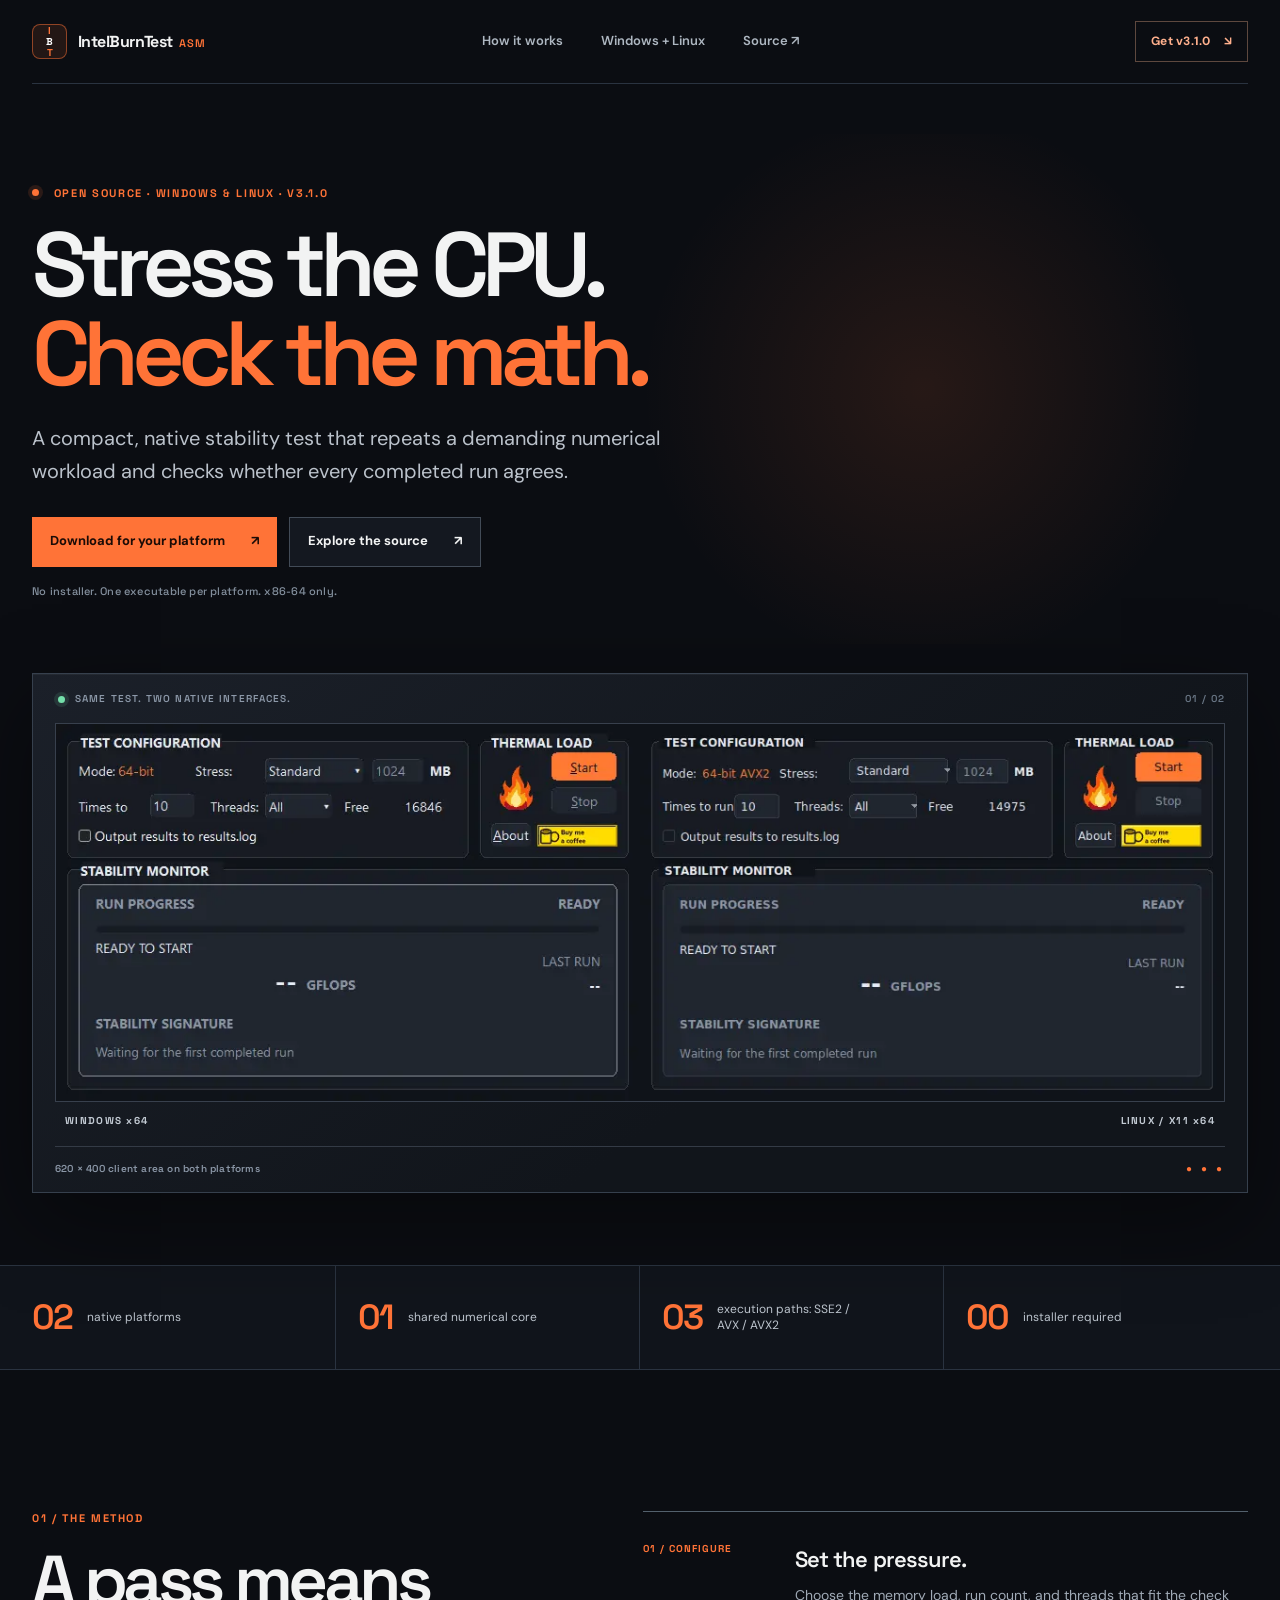
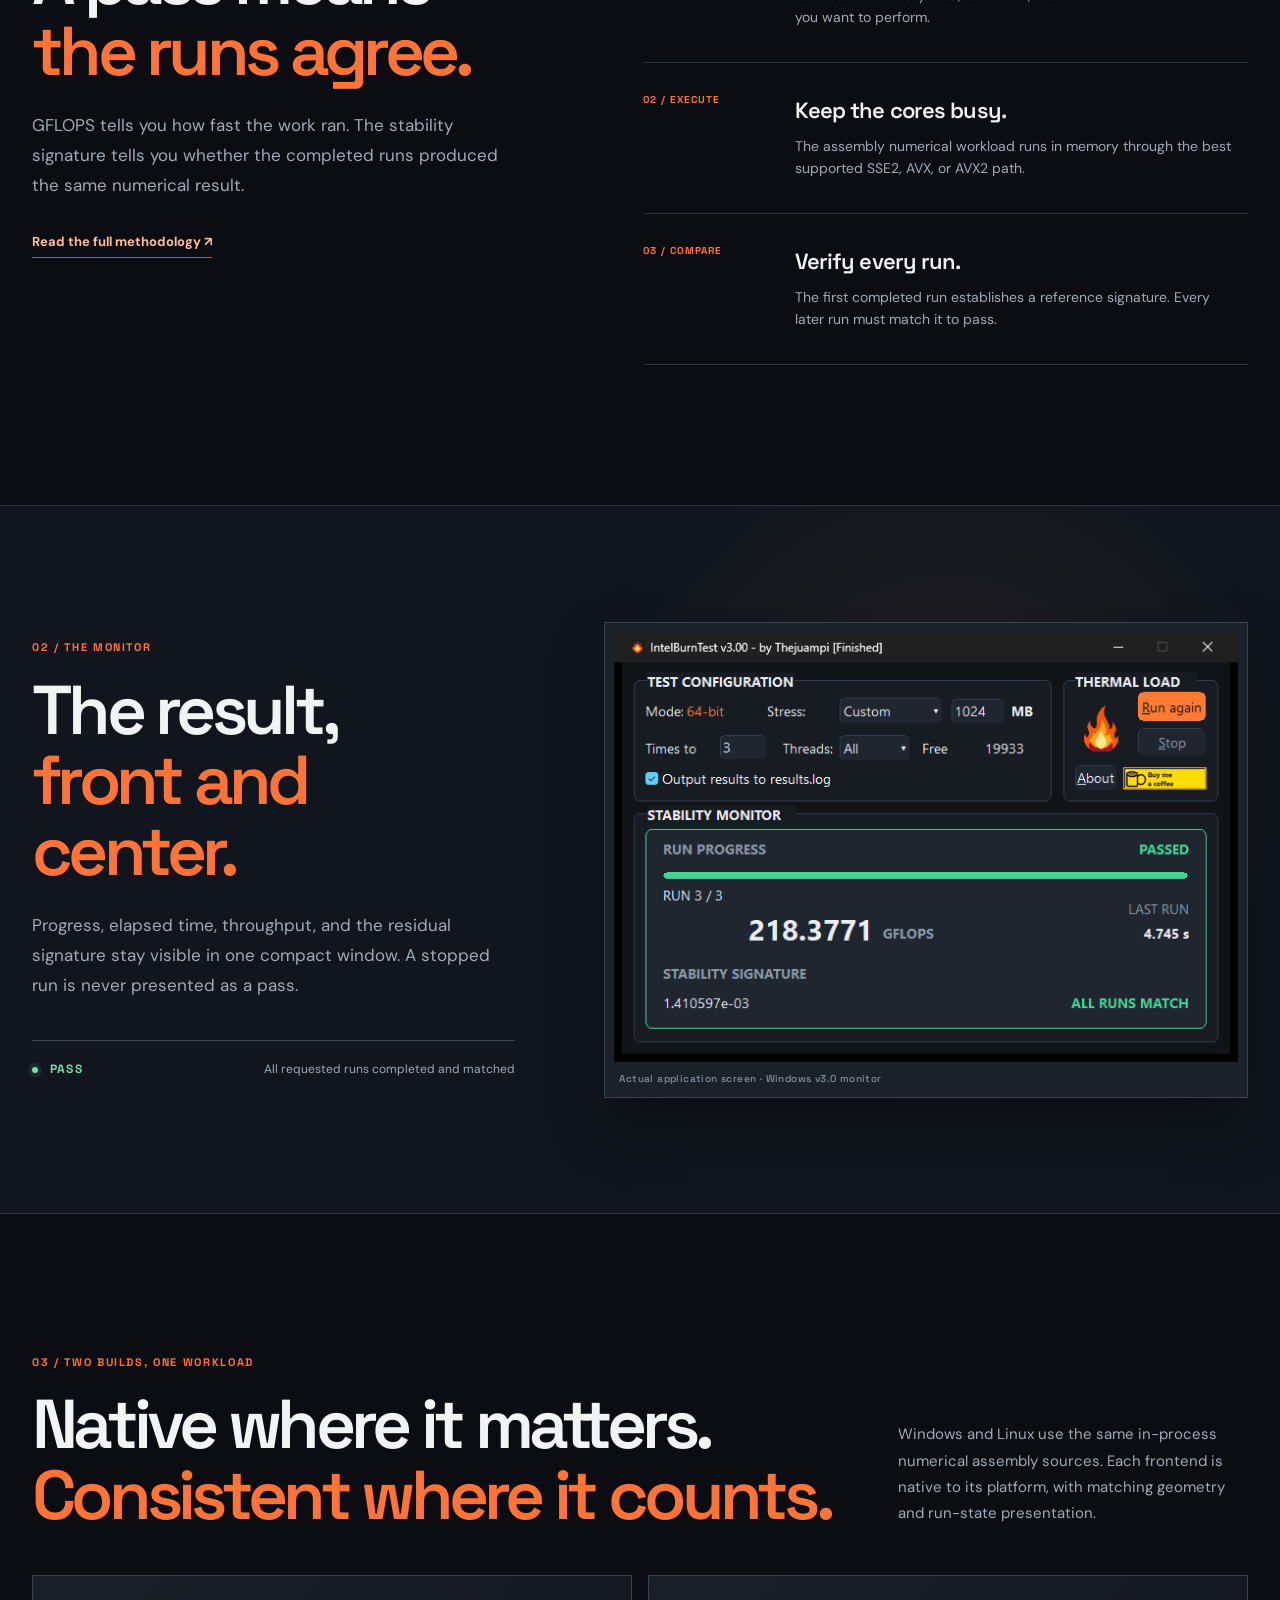
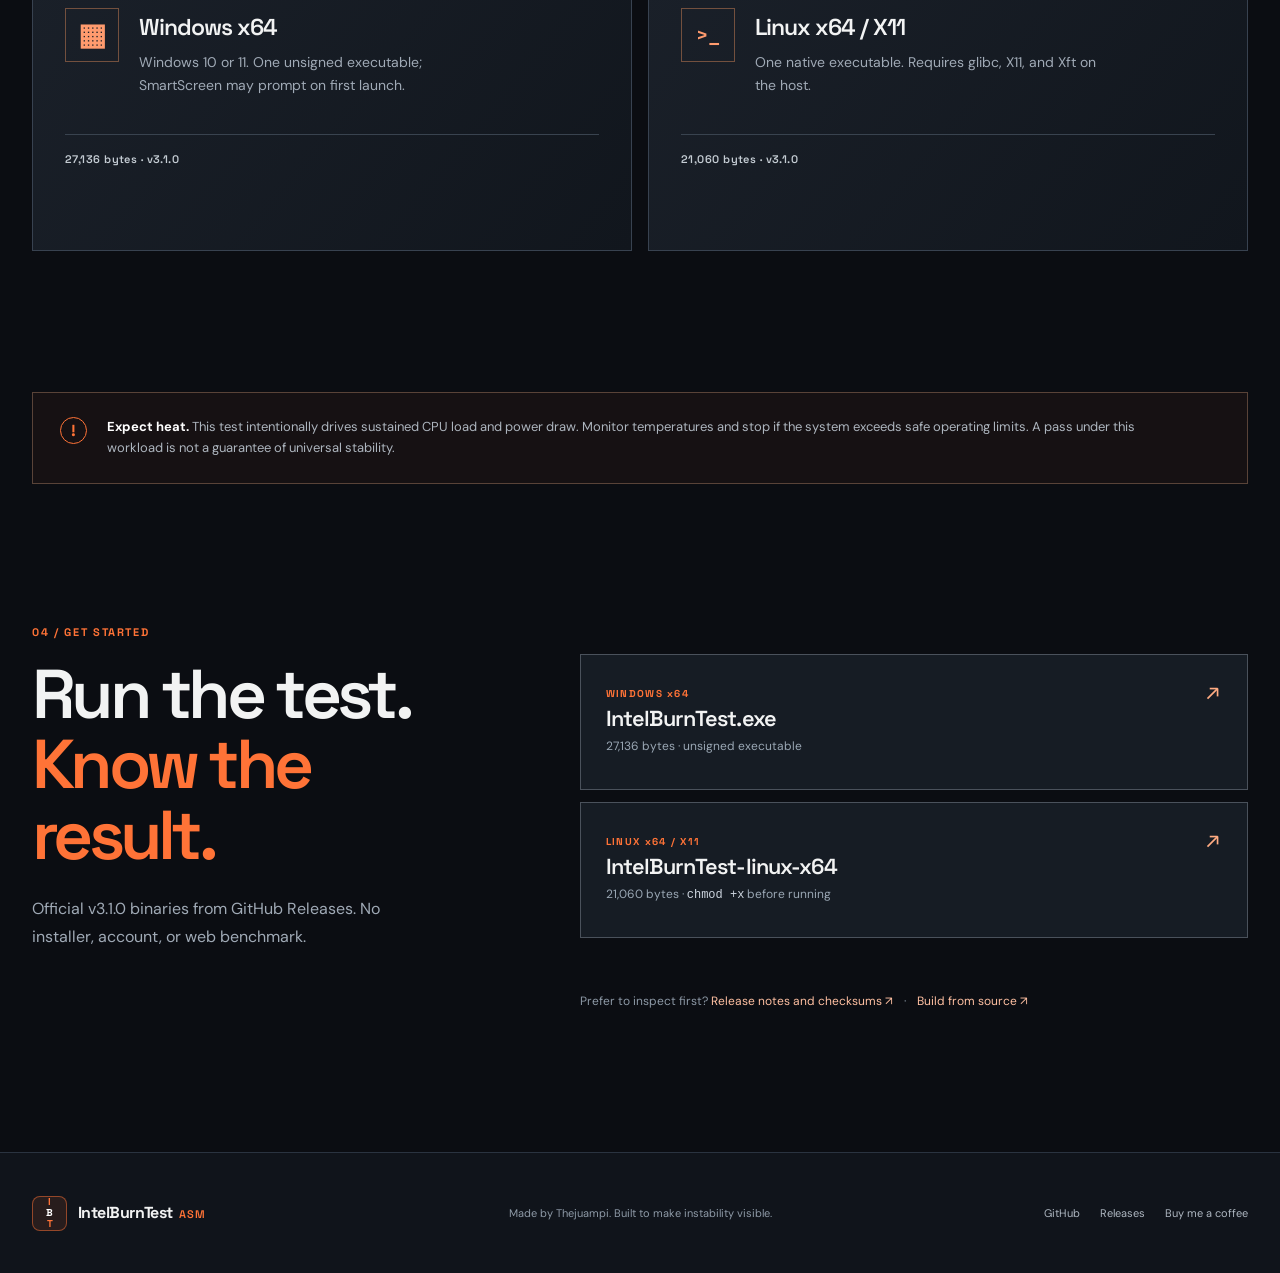
==== index.html @ 83d7eac5 "Build refreshed IntelBurnTest site for GitHub Pages" ====
<!doctype html>
<html lang="en">
<head>
  <meta charset="utf-8">
  <meta name="viewport" content="width=device-width, initial-scale=1">
  <meta name="theme-color" content="#0b0d12">
  <meta name="description" content="IntelBurnTest ASM is a tiny, native x86-64 CPU stability test for Windows and Linux. Stress, repeat, and compare numerical results.">
  <meta property="og:type" content="website">
  <meta property="og:title" content="IntelBurnTest ASM — Stress. Repeat. Verify.">
  <meta property="og:description" content="A tiny, native CPU stability test for Windows and Linux, with one shared assembly numerical core.">
  <meta property="og:image" content="https://raw.githubusercontent.com/Thejuampi/ibt-asm/main/.github/assets/ibt-windows-unix.webp">
  <title>IntelBurnTest ASM — CPU stability, measured</title>
  <link rel="icon" href="favicon.svg" type="image/svg+xml">
  <link rel="preload" href="assets/ibt-windows-unix.webp" as="image" type="image/webp">
  <link rel="stylesheet" href="styles.css">
</head>
<body>
  <a class="skip-link" href="#main">Skip to content</a>

  <header class="site-header">
    <a class="brand" href="#top" aria-label="IntelBurnTest ASM home">
      <span class="brand-icon" aria-hidden="true">I<span>B</span>T</span>
      <span>IntelBurnTest <small>ASM</small></span>
    </a>
    <nav aria-label="Main navigation">
      <a href="#how-it-works">How it works</a>
      <a href="#platforms">Windows + Linux</a>
      <a href="https://github.com/Thejuampi/ibt-asm">Source <span aria-hidden="true">↗</span></a>
    </nav>
    <a class="header-cta" href="#download">Get v3.1.0 <span aria-hidden="true">↘</span></a>
  </header>

  <main id="main">
    <section class="hero wrap" id="top" aria-labelledby="hero-title">
      <div class="hero-copy">
        <p class="eyebrow"><span class="live-dot" aria-hidden="true"></span> OPEN SOURCE · WINDOWS &amp; LINUX · V3.1.0</p>
        <h1 id="hero-title">Stress the CPU.<br><em>Check the math.</em></h1>
        <p class="hero-lede">A compact, native stability test that repeats a demanding numerical workload and checks whether every completed run agrees.</p>
        <div class="hero-actions">
          <a class="button button-primary" href="#download">Download for your platform <span aria-hidden="true">↗</span></a>
          <a class="button button-ghost" href="https://github.com/Thejuampi/ibt-asm">Explore the source <span aria-hidden="true">↗</span></a>
        </div>
        <p class="hero-note">No installer. One executable per platform. x86-64 only.</p>
      </div>
      <div class="hero-stage">
        <div class="stage-heading"><span class="stage-pulse" aria-hidden="true"></span> SAME TEST. TWO NATIVE INTERFACES. <span>01 / 02</span></div>
        <figure class="hero-screenshot">
          <img src="assets/ibt-windows-unix.webp" width="1240" height="400" alt="IntelBurnTest graphical interfaces side by side: Windows on the left and Linux with X11 on the right">
          <figcaption><span>WINDOWS x64</span><span>LINUX / X11 x64</span></figcaption>
        </figure>
        <div class="stage-footer"><span>620 × 400 client area on both platforms</span><span aria-hidden="true">● ● ●</span></div>
      </div>
    </section>

    <div class="spec-rail" aria-label="Project essentials">
      <div class="wrap spec-grid">
        <div><span class="spec-number">02</span><span>native platforms</span></div>
        <div><span class="spec-number">01</span><span>shared numerical core</span></div>
        <div><span class="spec-number">03</span><span>execution paths: SSE2 / AVX / AVX2</span></div>
        <div><span class="spec-number">00</span><span>installer required</span></div>
      </div>
    </div>

    <section class="method wrap section" id="how-it-works" aria-labelledby="method-title">
      <div class="section-lead">
        <p class="eyebrow">01 / THE METHOD</p>
        <h2 id="method-title">A pass means<br><em>the runs agree.</em></h2>
        <p>GFLOPS tells you how fast the work ran. The stability signature tells you whether the completed runs produced the same numerical result.</p>
        <a class="text-link" href="https://github.com/Thejuampi/ibt-asm#how-stability-is-determined">Read the full methodology <span aria-hidden="true">↗</span></a>
      </div>
      <div class="steps">
        <article><span class="step-index">01 / CONFIGURE</span><h3>Set the pressure.</h3><p>Choose the memory load, run count, and threads that fit the check you want to perform.</p></article>
        <article><span class="step-index">02 / EXECUTE</span><h3>Keep the cores busy.</h3><p>The assembly numerical workload runs in memory through the best supported SSE2, AVX, or AVX2 path.</p></article>
        <article><span class="step-index">03 / COMPARE</span><h3>Verify every run.</h3><p>The first completed run establishes a reference signature. Every later run must match it to pass.</p></article>
      </div>
    </section>

    <section class="monitor-band" aria-labelledby="monitor-title">
      <div class="wrap monitor-grid">
        <div class="monitor-copy">
          <p class="eyebrow">02 / THE MONITOR</p>
          <h2 id="monitor-title">The result,<br><em>front and center.</em></h2>
          <p>Progress, elapsed time, throughput, and the residual signature stay visible in one compact window. A stopped run is never presented as a pass.</p>
          <div class="monitor-status"><span class="status-light" aria-hidden="true"></span><span>PASS</span><span>All requested runs completed and matched</span></div>
        </div>
        <figure class="monitor-image">
          <img src="assets/ibt-passed.webp" width="636" height="439" alt="IntelBurnTest showing three completed, matching runs and a passed verdict">
          <figcaption>Actual application screen · Windows v3.0 monitor</figcaption>
        </figure>
      </div>
    </section>

    <section class="platforms wrap section" id="platforms" aria-labelledby="platform-title">
      <div class="section-headline">
        <div><p class="eyebrow">03 / TWO BUILDS, ONE WORKLOAD</p><h2 id="platform-title">Native where it matters.<br><em>Consistent where it counts.</em></h2></div>
        <p>Windows and Linux use the same in-process numerical assembly sources. Each frontend is native to its platform, with matching geometry and run-state presentation.</p>
      </div>
      <div class="platform-grid">
        <article><span class="platform-icon" aria-hidden="true">▦</span><div><h3>Windows x64</h3><p>Windows 10 or 11. One unsigned executable; SmartScreen may prompt on first launch.</p></div><span class="platform-foot">27,136 bytes · v3.1.0</span></article>
        <article><span class="platform-icon terminal-icon" aria-hidden="true">&gt;_</span><div><h3>Linux x64 / X11</h3><p>One native executable. Requires glibc, X11, and Xft on the host.</p></div><span class="platform-foot">21,060 bytes · v3.1.0</span></article>
      </div>
    </section>

    <aside class="safety wrap" aria-label="Safety note"><span class="safety-icon" aria-hidden="true">!</span><p><strong>Expect heat.</strong> This test intentionally drives sustained CPU load and power draw. Monitor temperatures and stop if the system exceeds safe operating limits. A pass under this workload is not a guarantee of universal stability.</p></aside>

    <section class="download-section wrap section" id="download" aria-labelledby="download-title">
      <div class="download-heading"><p class="eyebrow">04 / GET STARTED</p><h2 id="download-title">Run the test.<br><em>Know the result.</em></h2><p>Official v3.1.0 binaries from GitHub Releases. No installer, account, or web benchmark.</p></div>
      <div class="download-grid">
        <a class="download-card" href="https://github.com/Thejuampi/ibt-asm/releases/download/v3.1.0/IntelBurnTest.exe" download><span class="download-platform">WINDOWS x64</span><strong>IntelBurnTest.exe</strong><span>27,136 bytes · unsigned executable</span><span class="download-arrow" aria-hidden="true">↗</span></a>
        <a class="download-card" href="https://github.com/Thejuampi/ibt-asm/releases/download/v3.1.0/IntelBurnTest-linux-x64" download><span class="download-platform">LINUX x64 / X11</span><strong>IntelBurnTest-linux-x64</strong><span>21,060 bytes · <code>chmod +x</code> before running</span><span class="download-arrow" aria-hidden="true">↗</span></a>
      </div>
      <p class="download-extra">Prefer to inspect first? <a href="https://github.com/Thejuampi/ibt-asm/releases/tag/v3.1.0">Release notes and checksums ↗</a> <span aria-hidden="true">·</span> <a href="https://github.com/Thejuampi/ibt-asm#build-from-source">Build from source ↗</a></p>
    </section>
  </main>

  <footer class="site-footer"><div class="wrap footer-grid"><a class="brand" href="#top"><span class="brand-icon" aria-hidden="true">I<span>B</span>T</span><span>IntelBurnTest <small>ASM</small></span></a><p>Made by Thejuampi. Built to make instability visible.</p><div><a href="https://github.com/Thejuampi/ibt-asm">GitHub</a><a href="https://github.com/Thejuampi/ibt-asm/releases">Releases</a><a href="https://buymeacoffee.com/thejuampi">Buy me a coffee</a></div></div></footer>
</body>
</html>
---- styles.css ----
@import url('https://fonts.googleapis.com/css2?family=DM+Sans:wght@400;500;600;700&family=Space+Grotesk:wght@400;500;600;700&display=swap');

:root {
  color-scheme: dark;
  --bg: #0b0d12;
  --panel: #121720;
  --panel-2: #1a202a;
  --line: #2a3340;
  --text: #f2f3f3;
  --muted: #a0aab6;
  --orange: #ff7337;
  --green: #74dfaa;
  --width: 1280px;
}

*, *::before, *::after { box-sizing: border-box; }
html { scroll-behavior: smooth; }
body {
  margin: 0;
  min-width: 320px;
  background: var(--bg);
  color: var(--text);
  font: 400 16px/1.6 'DM Sans', 'Segoe UI', system-ui, sans-serif;
  -webkit-font-smoothing: antialiased;
}
a { color: inherit; text-decoration: none; }
img { max-width: 100%; }
::selection { color: #180c07; background: var(--orange); }
:focus-visible { outline: 2px solid var(--orange); outline-offset: 4px; }
.wrap { width: min(calc(100% - 64px), var(--width)); margin-inline: auto; }
.skip-link { position: fixed; z-index: 10; top: 12px; left: 12px; padding: 10px 16px; background: var(--text); color: var(--bg); transform: translateY(-160%); }
.skip-link:focus { transform: none; }

.site-header {
  width: min(calc(100% - 64px), var(--width));
  min-height: 84px;
  margin: auto;
  display: grid;
  grid-template-columns: 1fr auto 1fr;
  align-items: center;
  gap: 28px;
  border-bottom: 1px solid var(--line);
}
.brand { width: fit-content; display: inline-flex; align-items: center; gap: 11px; font: 700 16px/1 'Space Grotesk', sans-serif; letter-spacing: -.035em; white-space: nowrap; }
.brand small { margin-left: 3px; color: var(--orange); font: 600 11px/1 'Space Grotesk', sans-serif; letter-spacing: .08em; }
.brand-icon { width: 35px; height: 35px; display: grid; place-items: center; border: 1px solid rgba(255,115,55,.5); border-radius: 8px; background: rgba(255,115,55,.1); color: var(--orange); font: 700 10px/1 'Space Grotesk', sans-serif; letter-spacing: -.08em; }
.brand-icon span { color: #fff; }
.site-header nav { display: flex; gap: clamp(18px, 3vw, 38px); color: #aeb7c1; font-size: 13px; font-weight: 600; white-space: nowrap; }
.site-header nav a:hover, .site-footer a:hover { color: var(--orange); }
.header-cta { justify-self: end; border: 1px solid #5e483e; padding: 10px 15px; color: #ffb08d; font-size: 12px; font-weight: 700; letter-spacing: .02em; transition: background .2s, border-color .2s; }
.header-cta:hover { border-color: var(--orange); background: rgba(255,115,55,.08); }
.header-cta span { margin-left: 10px; }

.hero { position: relative; padding-top: clamp(74px, 8vw, 118px); padding-bottom: 72px; }
.hero::before { content: ''; position: absolute; z-index: -1; width: min(650px, 100%); height: 510px; top: 50px; right: 0; background: radial-gradient(circle, rgba(255,115,55,.115), transparent 68%); pointer-events: none; }
.hero-copy { max-width: 790px; }
.eyebrow { margin: 0 0 20px; color: var(--orange); font: 700 11px/1.3 'Space Grotesk', sans-serif; letter-spacing: .15em; text-transform: uppercase; }
.live-dot, .stage-pulse, .status-light { display: inline-block; width: 7px; height: 7px; border-radius: 50%; background: var(--orange); box-shadow: 0 0 0 4px rgba(255,115,55,.13); vertical-align: 1px; margin-right: 10px; }
h1, h2, h3, p, figure { margin-top: 0; }
h1, h2, h3 { font-family: 'Space Grotesk', 'Segoe UI', sans-serif; }
h1 { margin-bottom: 23px; font-size: clamp(52px, 7.1vw, 100px); line-height: .98; font-weight: 600; letter-spacing: -.078em; }
h1 em, h2 em { color: var(--orange); font-style: normal; }
.hero-lede { max-width: 660px; margin-bottom: 29px; color: #bbc2cb; font-size: clamp(17px, 1.6vw, 20px); line-height: 1.65; }
.hero-actions { display: flex; gap: 12px; flex-wrap: wrap; }
.button { min-height: 50px; display: inline-flex; justify-content: space-between; align-items: center; gap: 26px; padding: 12px 18px; font-size: 13px; font-weight: 700; transition: transform .2s, background .2s; }
.button:hover { transform: translateY(-2px); }
.button-primary { background: var(--orange); color: #1b0b06; }
.button-primary:hover { background: #ff9361; }
.button-ghost { border: 1px solid #424b57; background: #141820; }
.button-ghost:hover { background: #1d222c; }
.hero-note { margin: 17px 0 0; color: #84909e; font: 500 11px/1.4 'Space Grotesk', sans-serif; letter-spacing: .02em; }
.hero-stage { margin-top: 74px; padding: 18px 22px 16px; border: 1px solid #36404d; background: linear-gradient(145deg, #1b2029, #11151b 65%); box-shadow: 0 28px 85px rgba(0,0,0,.4), inset 0 1px rgba(255,255,255,.045); }
.stage-heading, .stage-footer { display: flex; align-items: center; justify-content: space-between; color: #8c98a8; font: 600 10px/1.4 'Space Grotesk', sans-serif; letter-spacing: .11em; }
.stage-heading { padding-bottom: 17px; }
.stage-heading .stage-pulse { margin-left: 3px; background: var(--green); box-shadow: 0 0 0 4px rgba(116,223,170,.12); }
.stage-heading span:last-child { margin-left: auto; color: #697685; }
.hero-screenshot { margin: 0; }
.hero-screenshot img { display: block; width: 100%; height: auto; border: 1px solid #38404d; }
.hero-screenshot figcaption { display: grid; grid-template-columns: 1fr 1fr; padding: 12px 10px 0; color: #c3cbd4; font: 700 10px/1.3 'Space Grotesk', sans-serif; letter-spacing: .13em; }
.hero-screenshot figcaption span:last-child { text-align: right; }
.stage-footer { margin-top: 19px; padding-top: 15px; border-top: 1px solid #343b46; letter-spacing: .02em; }
.stage-footer span:last-child { color: var(--orange); letter-spacing: 3px; }

.spec-rail { border-block: 1px solid var(--line); background: #10141b; }
.spec-grid { display: grid; grid-template-columns: repeat(4, 1fr); }
.spec-grid > div { min-height: 103px; display: flex; align-items: center; gap: 15px; padding: 16px 22px; border-right: 1px solid var(--line); }
.spec-grid > div:first-child { padding-left: 0; }
.spec-grid > div:last-child { border-right: 0; }
.spec-number { color: var(--orange); font: 600 35px/1 'Space Grotesk', sans-serif; letter-spacing: -.06em; }
.spec-grid > div > span:last-child { max-width: 155px; color: #bdc5ce; font-size: 12px; line-height: 1.35; }

.section { padding-block: clamp(100px, 11vw, 164px); }
h2 { margin-bottom: 25px; font-size: clamp(45px, 5.4vw, 74px); line-height: 1.02; font-weight: 600; letter-spacing: -.068em; }
.method { display: grid; grid-template-columns: minmax(0, .9fr) minmax(0, 1.1fr); gap: clamp(50px, 9vw, 140px); }
.section-lead > p:not(.eyebrow), .section-headline > p, .monitor-copy > p:not(.eyebrow), .download-heading > p:not(.eyebrow) { max-width: 525px; color: var(--muted); line-height: 1.75; }
.section-lead > p:not(.eyebrow) { font-size: 17px; }
.text-link { display: inline-block; margin-top: 15px; color: #ffc0a2; font-size: 13px; font-weight: 700; border-bottom: 1px solid #a6573c; padding-bottom: 4px; }
.text-link:hover { color: #fff; }
.steps { border-top: 1px solid #53606c; }
.steps article { display: grid; grid-template-columns: 130px 1fr; column-gap: 22px; padding: 30px 0 33px; border-bottom: 1px solid var(--line); }
.step-index { grid-row: span 2; color: var(--orange); font: 700 10px/1.4 'Space Grotesk', sans-serif; letter-spacing: .1em; }
.steps h3 { margin-bottom: 7px; font-size: 22px; font-weight: 600; letter-spacing: -.04em; }
.steps p { max-width: 440px; margin-bottom: 0; color: var(--muted); font-size: 14px; }

.monitor-band { overflow: hidden; border-block: 1px solid var(--line); background: radial-gradient(circle at 74% 37%, rgba(255,115,55,.07), transparent 33%), #11161e; }
.monitor-grid { display: grid; grid-template-columns: minmax(0, .75fr) minmax(0, 1fr); align-items: center; gap: clamp(50px, 7vw, 110px); padding-block: clamp(80px, 9vw, 130px); }
.monitor-copy > p:not(.eyebrow) { font-size: 17px; }
.monitor-status { display: flex; align-items: center; gap: 9px; margin-top: 40px; padding-top: 19px; border-top: 1px solid #3c4752; font-size: 12px; }
.monitor-status .status-light { width: 6px; height: 6px; margin-right: 3px; background: var(--green); box-shadow: 0 0 0 4px rgba(116,223,170,.1); }
.monitor-status span:nth-child(2) { color: var(--green); font-family: 'Space Grotesk', sans-serif; font-weight: 700; letter-spacing: .1em; }
.monitor-status span:last-child { margin-left: auto; color: #9daab7; text-align: right; }
.monitor-image { margin: 0; padding: 9px; border: 1px solid #394450; background: #1b2129; box-shadow: 0 28px 55px rgba(0,0,0,.3); }
.monitor-image img { display: block; width: 100%; height: auto; }
.monitor-image figcaption { padding: 10px 5px 2px; color: #84909d; font: 500 10px/1.4 'Space Grotesk', sans-serif; letter-spacing: .04em; }

.section-headline { display: flex; justify-content: space-between; align-items: end; gap: 55px; margin-bottom: 45px; }
.section-headline h2 { margin-bottom: 0; }
.section-headline > p { max-width: 350px; margin-bottom: 4px; font-size: 15px; }
.platform-grid { display: grid; grid-template-columns: 1fr 1fr; gap: 16px; }
.platform-grid article { min-height: 276px; display: grid; grid-template-columns: 54px 1fr; align-content: start; gap: 0 20px; padding: 32px; border: 1px solid #384250; background: linear-gradient(130deg, #1a2029, #11161d); }
.platform-icon { width: 54px; height: 54px; display: grid; place-items: center; border: 1px solid #73503e; color: #ff9b6e; font: 600 30px/1 'Space Grotesk', sans-serif; }
.terminal-icon { font-size: 20px; }
.platform-grid h3 { margin: 1px 0 5px; font-size: 23px; font-weight: 600; letter-spacing: -.045em; }
.platform-grid p { max-width: 355px; margin: 0; color: var(--muted); font-size: 14px; }
.platform-foot { grid-column: 1 / -1; align-self: end; margin-top: 38px; padding-top: 17px; border-top: 1px solid #39434f; color: #c5cdd4; font: 600 11px/1.4 'Space Grotesk', sans-serif; letter-spacing: .04em; }

.safety { display: flex; gap: 20px; align-items: flex-start; padding: 24px 27px; border: 1px solid #594338; background: rgba(255,115,55,.045); }
.safety-icon { flex: 0 0 27px; width: 27px; height: 27px; display: grid; place-items: center; border: 1px solid var(--orange); border-radius: 50%; color: var(--orange); font: 700 16px/1 'Space Grotesk', sans-serif; }
.safety p { max-width: 1050px; margin: 0; color: #adb5be; font-size: 13px; }
.safety strong { color: #fff; }

.download-section { display: grid; grid-template-columns: minmax(0, .7fr) minmax(0, 1fr); gap: 25px 80px; }
.download-heading > p:not(.eyebrow) { max-width: 400px; }
.download-grid { align-self: center; display: grid; gap: 12px; }
.download-card { position: relative; min-height: 136px; display: flex; flex-direction: column; justify-content: center; gap: 5px; padding: 22px 74px 22px 25px; border: 1px solid #4a515b; background: #161c24; transition: border-color .2s, background .2s, transform .2s; }
.download-card:hover { border-color: var(--orange); background: #1c232c; transform: translateX(3px); }
.download-platform { color: var(--orange); font: 700 10px/1.4 'Space Grotesk', sans-serif; letter-spacing: .13em; }
.download-card strong { font: 600 clamp(17px, 1.7vw, 22px)/1.2 'Space Grotesk', sans-serif; letter-spacing: -.04em; }
.download-card > span:nth-of-type(2) { color: #9aa7b4; font-size: 12px; }
.download-card code { color: #cdd5df; }
.download-arrow { position: absolute; top: 25px; right: 27px; color: #ffab82; font: 400 23px/1 'Space Grotesk', sans-serif; }
.download-extra { grid-column: 2; margin: 0; color: #8d99a6; font-size: 12px; }
.download-extra a { color: #ffc0a2; }
.download-extra a:hover { text-decoration: underline; }
.download-extra span { margin: 0 8px; }

.site-footer { border-top: 1px solid var(--line); background: #10141b; }
.footer-grid { min-height: 120px; display: grid; grid-template-columns: 1fr auto 1fr; align-items: center; gap: 20px; }
.site-footer p { margin: 0; color: #8e9aa7; font-size: 11px; }
.site-footer > .wrap > div:last-child { justify-self: end; display: flex; flex-wrap: wrap; gap: 20px; color: #aeb7c1; font-size: 11px; }

@media (max-width: 1050px) {
  .site-header { grid-template-columns: 1fr auto; }
  .site-header nav { display: none; }
  .method, .monitor-grid, .download-section { grid-template-columns: 1fr; }
  .method { gap: 45px; }
  .monitor-copy { max-width: 670px; }
  .monitor-image { max-width: 720px; }
  .download-extra { grid-column: 1; }
  .download-grid { max-width: 740px; }
  .footer-grid { grid-template-columns: 1fr 1fr; padding-block: 24px; }
  .site-footer p { display: none; }
}
@media (max-width: 750px) {
  .wrap, .site-header { width: min(calc(100% - 36px), var(--width)); }
  .site-header { min-height: 70px; }
  .brand { font-size: 14px; }
  .brand-icon { width: 32px; height: 32px; }
  .header-cta { font-size: 11px; padding: 8px; }
  .hero { padding-top: 78px; padding-bottom: 40px; }
  .hero-stage { margin-top: 55px; padding: 10px; }
  .stage-heading { padding: 5px 2px 12px; font-size: 8px; }
  .stage-footer { margin-top: 12px; padding-top: 10px; font-size: 9px; }
  .spec-grid { grid-template-columns: 1fr 1fr; }
  .spec-grid > div { min-height: 90px; border-bottom: 1px solid var(--line); }
  .spec-grid > div:nth-child(2) { border-right: 0; }
  .spec-grid > div:nth-child(n+3) { border-bottom: 0; }
  .spec-grid > div:nth-child(3) { padding-left: 0; }
  .section { padding-block: 90px; }
  .section-headline { display: block; }
  .section-headline > p { margin-top: 22px; }
  .platform-grid { grid-template-columns: 1fr; }
  .platform-grid article { min-height: 225px; }
  .footer-grid { grid-template-columns: 1fr; gap: 20px; }
  .site-footer > .wrap > div:last-child { justify-self: start; }
}
@media (max-width: 490px) {
  .header-cta span { display: none; }
  h1 { font-size: clamp(46px, 12.7vw, 65px); }
  h2 { font-size: clamp(43px, 11vw, 56px); }
  .hero-actions { display: grid; }
  .button { justify-content: space-between; }
  .hero-screenshot figcaption { font-size: 8px; }
  .stage-footer span:last-child { display: none; }
  .steps article { grid-template-columns: 1fr; gap: 6px; }
  .step-index { grid-row: auto; margin-bottom: 8px; }
  .monitor-status { align-items: flex-start; flex-wrap: wrap; }
  .monitor-status span:last-child { flex: 0 0 100%; text-align: left; margin-left: 0; }
  .platform-grid article { grid-template-columns: 42px 1fr; gap: 0 14px; padding: 23px; }
  .platform-icon { width: 42px; height: 42px; font-size: 23px; }
  .terminal-icon { font-size: 16px; }
  .platform-grid h3 { font-size: 20px; }
  .safety { padding: 20px; }
  .download-extra span { display: none; }
  .download-extra a { display: block; }
}
@media (prefers-reduced-motion: reduce) {
  html { scroll-behavior: auto; }
  *, *::before, *::after { transition-duration: .01ms !important; }
}
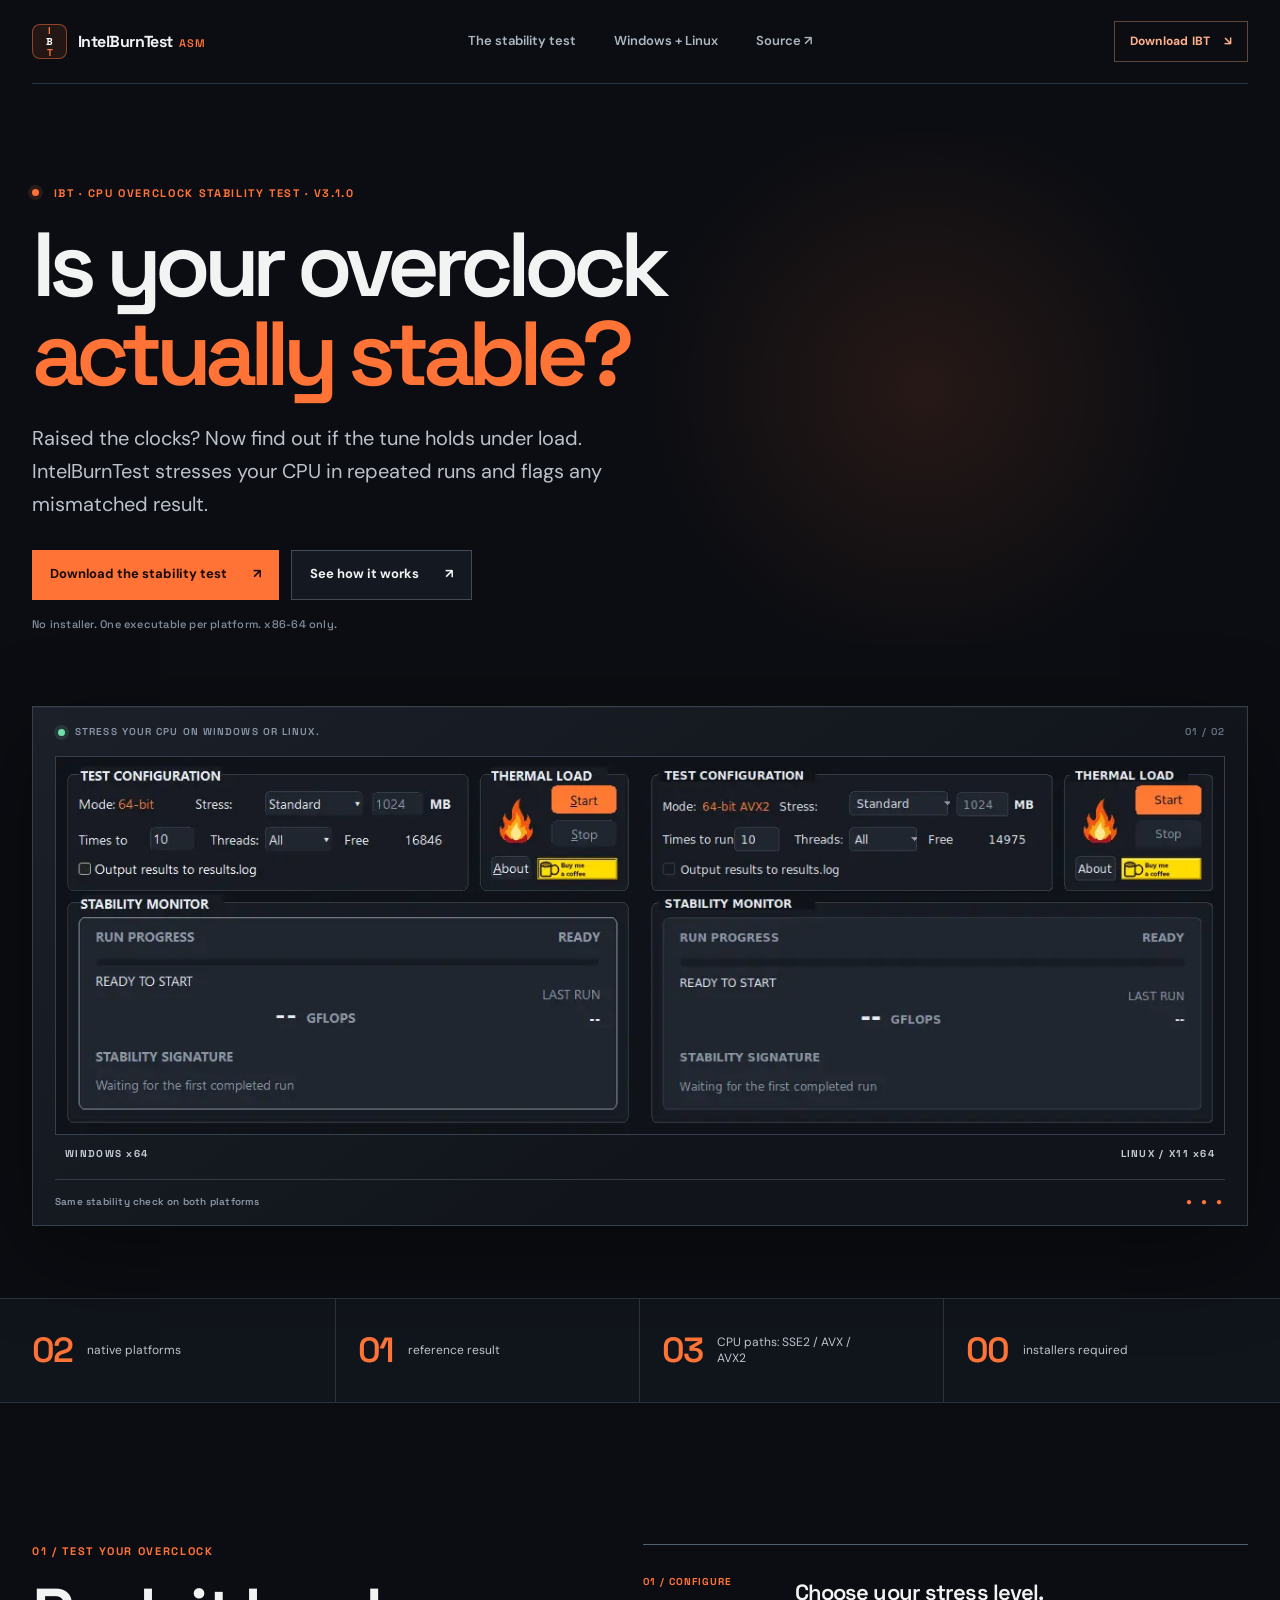
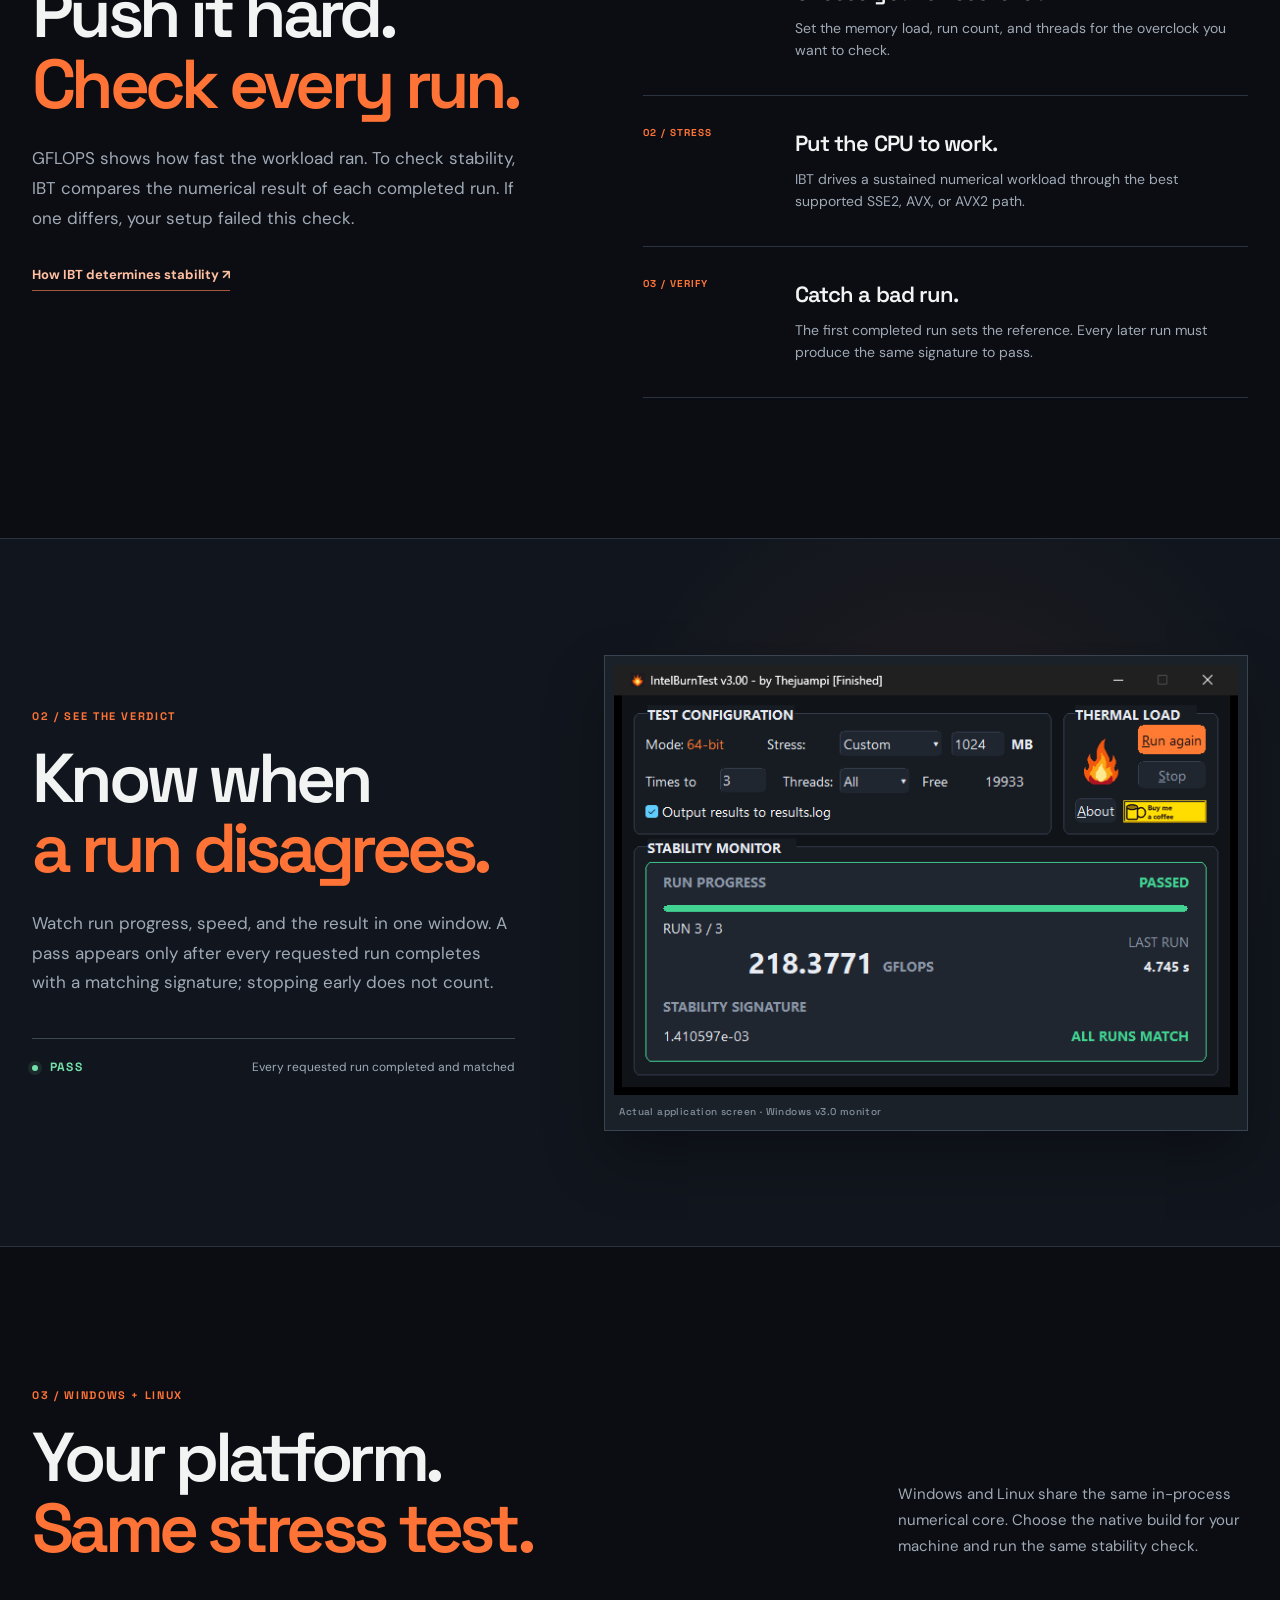
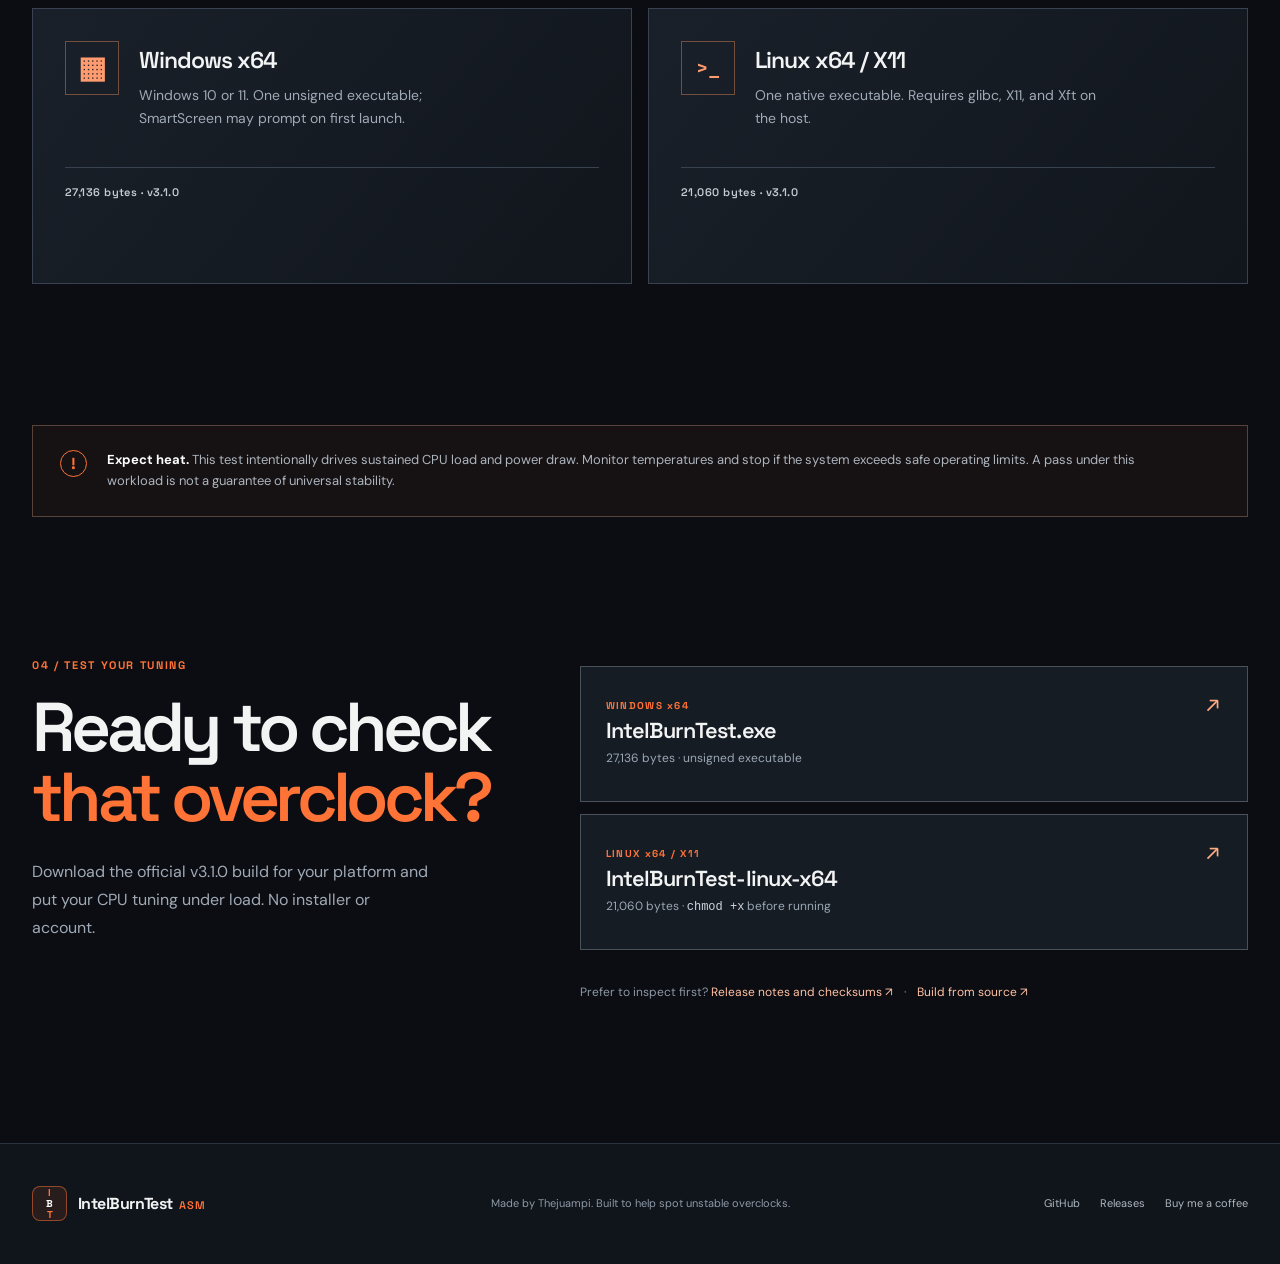
==== commit c3582c21: "Focus website copy on CPU overclock stability testing" ====
--- a/index.html
+++ b/index.html
@@ -4,12 +4,12 @@
   <meta charset="utf-8">
   <meta name="viewport" content="width=device-width, initial-scale=1">
   <meta name="theme-color" content="#0b0d12">
-  <meta name="description" content="IntelBurnTest ASM is a tiny, native x86-64 CPU stability test for Windows and Linux. Stress, repeat, and compare numerical results.">
+  <meta name="description" content="Test your CPU overclock with IntelBurnTest ASM (IBT). Run a sustained workload, compare every completed run, and catch instability on Windows or Linux.">
   <meta property="og:type" content="website">
-  <meta property="og:title" content="IntelBurnTest ASM — Stress. Repeat. Verify.">
-  <meta property="og:description" content="A tiny, native CPU stability test for Windows and Linux, with one shared assembly numerical core.">
+  <meta property="og:title" content="IntelBurnTest ASM — Is your CPU overclock stable?">
+  <meta property="og:description" content="Put your CPU overclock under sustained load. IBT compares every completed run and flags a mismatch.">
   <meta property="og:image" content="https://raw.githubusercontent.com/Thejuampi/ibt-asm/main/.github/assets/ibt-windows-unix.webp">
-  <title>IntelBurnTest ASM — CPU stability, measured</title>
+  <title>IntelBurnTest ASM (IBT) — CPU Overclock Stability Test</title>
   <link rel="icon" href="favicon.svg" type="image/svg+xml">
   <link rel="preload" href="assets/ibt-windows-unix.webp" as="image" type="image/webp">
   <link rel="stylesheet" href="styles.css">
@@ -23,65 +23,65 @@
       <span>IntelBurnTest <small>ASM</small></span>
     </a>
     <nav aria-label="Main navigation">
-      <a href="#how-it-works">How it works</a>
+      <a href="#how-it-works">The stability test</a>
       <a href="#platforms">Windows + Linux</a>
       <a href="https://github.com/Thejuampi/ibt-asm">Source <span aria-hidden="true">↗</span></a>
     </nav>
-    <a class="header-cta" href="#download">Get v3.1.0 <span aria-hidden="true">↘</span></a>
+    <a class="header-cta" href="#download">Download IBT <span aria-hidden="true">↘</span></a>
   </header>
 
   <main id="main">
     <section class="hero wrap" id="top" aria-labelledby="hero-title">
       <div class="hero-copy">
-        <p class="eyebrow"><span class="live-dot" aria-hidden="true"></span> OPEN SOURCE · WINDOWS &amp; LINUX · V3.1.0</p>
-        <h1 id="hero-title">Stress the CPU.<br><em>Check the math.</em></h1>
-        <p class="hero-lede">A compact, native stability test that repeats a demanding numerical workload and checks whether every completed run agrees.</p>
+        <p class="eyebrow"><span class="live-dot" aria-hidden="true"></span> IBT · CPU OVERCLOCK STABILITY TEST · V3.1.0</p>
+        <h1 id="hero-title">Is your overclock<br><em>actually stable?</em></h1>
+        <p class="hero-lede">Raised the clocks? Now find out if the tune holds under load. IntelBurnTest stresses your CPU in repeated runs and flags any mismatched result.</p>
         <div class="hero-actions">
-          <a class="button button-primary" href="#download">Download for your platform <span aria-hidden="true">↗</span></a>
-          <a class="button button-ghost" href="https://github.com/Thejuampi/ibt-asm">Explore the source <span aria-hidden="true">↗</span></a>
+          <a class="button button-primary" href="#download">Download the stability test <span aria-hidden="true">↗</span></a>
+          <a class="button button-ghost" href="#how-it-works">See how it works <span aria-hidden="true">↗</span></a>
         </div>
         <p class="hero-note">No installer. One executable per platform. x86-64 only.</p>
       </div>
       <div class="hero-stage">
-        <div class="stage-heading"><span class="stage-pulse" aria-hidden="true"></span> SAME TEST. TWO NATIVE INTERFACES. <span>01 / 02</span></div>
+        <div class="stage-heading"><span class="stage-pulse" aria-hidden="true"></span> STRESS YOUR CPU ON WINDOWS OR LINUX. <span>01 / 02</span></div>
         <figure class="hero-screenshot">
           <img src="assets/ibt-windows-unix.webp" width="1240" height="400" alt="IntelBurnTest graphical interfaces side by side: Windows on the left and Linux with X11 on the right">
           <figcaption><span>WINDOWS x64</span><span>LINUX / X11 x64</span></figcaption>
         </figure>
-        <div class="stage-footer"><span>620 × 400 client area on both platforms</span><span aria-hidden="true">● ● ●</span></div>
+        <div class="stage-footer"><span>Same stability check on both platforms</span><span aria-hidden="true">● ● ●</span></div>
       </div>
     </section>
 
     <div class="spec-rail" aria-label="Project essentials">
       <div class="wrap spec-grid">
         <div><span class="spec-number">02</span><span>native platforms</span></div>
-        <div><span class="spec-number">01</span><span>shared numerical core</span></div>
-        <div><span class="spec-number">03</span><span>execution paths: SSE2 / AVX / AVX2</span></div>
-        <div><span class="spec-number">00</span><span>installer required</span></div>
+        <div><span class="spec-number">01</span><span>reference result</span></div>
+        <div><span class="spec-number">03</span><span>CPU paths: SSE2 / AVX / AVX2</span></div>
+        <div><span class="spec-number">00</span><span>installers required</span></div>
       </div>
     </div>
 
     <section class="method wrap section" id="how-it-works" aria-labelledby="method-title">
       <div class="section-lead">
-        <p class="eyebrow">01 / THE METHOD</p>
-        <h2 id="method-title">A pass means<br><em>the runs agree.</em></h2>
-        <p>GFLOPS tells you how fast the work ran. The stability signature tells you whether the completed runs produced the same numerical result.</p>
-        <a class="text-link" href="https://github.com/Thejuampi/ibt-asm#how-stability-is-determined">Read the full methodology <span aria-hidden="true">↗</span></a>
+        <p class="eyebrow">01 / TEST YOUR OVERCLOCK</p>
+        <h2 id="method-title">Push it hard.<br><em>Check every run.</em></h2>
+        <p>GFLOPS shows how fast the workload ran. To check stability, IBT compares the numerical result of each completed run. If one differs, your setup failed this check.</p>
+        <a class="text-link" href="https://github.com/Thejuampi/ibt-asm#how-stability-is-determined">How IBT determines stability <span aria-hidden="true">↗</span></a>
       </div>
       <div class="steps">
-        <article><span class="step-index">01 / CONFIGURE</span><h3>Set the pressure.</h3><p>Choose the memory load, run count, and threads that fit the check you want to perform.</p></article>
-        <article><span class="step-index">02 / EXECUTE</span><h3>Keep the cores busy.</h3><p>The assembly numerical workload runs in memory through the best supported SSE2, AVX, or AVX2 path.</p></article>
-        <article><span class="step-index">03 / COMPARE</span><h3>Verify every run.</h3><p>The first completed run establishes a reference signature. Every later run must match it to pass.</p></article>
+        <article><span class="step-index">01 / CONFIGURE</span><h3>Choose your stress level.</h3><p>Set the memory load, run count, and threads for the overclock you want to check.</p></article>
+        <article><span class="step-index">02 / STRESS</span><h3>Put the CPU to work.</h3><p>IBT drives a sustained numerical workload through the best supported SSE2, AVX, or AVX2 path.</p></article>
+        <article><span class="step-index">03 / VERIFY</span><h3>Catch a bad run.</h3><p>The first completed run sets the reference. Every later run must produce the same signature to pass.</p></article>
       </div>
     </section>
 
     <section class="monitor-band" aria-labelledby="monitor-title">
       <div class="wrap monitor-grid">
         <div class="monitor-copy">
-          <p class="eyebrow">02 / THE MONITOR</p>
-          <h2 id="monitor-title">The result,<br><em>front and center.</em></h2>
-          <p>Progress, elapsed time, throughput, and the residual signature stay visible in one compact window. A stopped run is never presented as a pass.</p>
-          <div class="monitor-status"><span class="status-light" aria-hidden="true"></span><span>PASS</span><span>All requested runs completed and matched</span></div>
+          <p class="eyebrow">02 / SEE THE VERDICT</p>
+          <h2 id="monitor-title">Know when<br><em>a run disagrees.</em></h2>
+          <p>Watch run progress, speed, and the result in one window. A pass appears only after every requested run completes with a matching signature; stopping early does not count.</p>
+          <div class="monitor-status"><span class="status-light" aria-hidden="true"></span><span>PASS</span><span>Every requested run completed and matched</span></div>
         </div>
         <figure class="monitor-image">
           <img src="assets/ibt-passed.webp" width="636" height="439" alt="IntelBurnTest showing three completed, matching runs and a passed verdict">
@@ -92,8 +92,8 @@
 
     <section class="platforms wrap section" id="platforms" aria-labelledby="platform-title">
       <div class="section-headline">
-        <div><p class="eyebrow">03 / TWO BUILDS, ONE WORKLOAD</p><h2 id="platform-title">Native where it matters.<br><em>Consistent where it counts.</em></h2></div>
-        <p>Windows and Linux use the same in-process numerical assembly sources. Each frontend is native to its platform, with matching geometry and run-state presentation.</p>
+        <div><p class="eyebrow">03 / WINDOWS + LINUX</p><h2 id="platform-title">Your platform.<br><em>Same stress test.</em></h2></div>
+        <p>Windows and Linux share the same in-process numerical core. Choose the native build for your machine and run the same stability check.</p>
       </div>
       <div class="platform-grid">
         <article><span class="platform-icon" aria-hidden="true">▦</span><div><h3>Windows x64</h3><p>Windows 10 or 11. One unsigned executable; SmartScreen may prompt on first launch.</p></div><span class="platform-foot">27,136 bytes · v3.1.0</span></article>
@@ -104,7 +104,7 @@
     <aside class="safety wrap" aria-label="Safety note"><span class="safety-icon" aria-hidden="true">!</span><p><strong>Expect heat.</strong> This test intentionally drives sustained CPU load and power draw. Monitor temperatures and stop if the system exceeds safe operating limits. A pass under this workload is not a guarantee of universal stability.</p></aside>
 
     <section class="download-section wrap section" id="download" aria-labelledby="download-title">
-      <div class="download-heading"><p class="eyebrow">04 / GET STARTED</p><h2 id="download-title">Run the test.<br><em>Know the result.</em></h2><p>Official v3.1.0 binaries from GitHub Releases. No installer, account, or web benchmark.</p></div>
+      <div class="download-heading"><p class="eyebrow">04 / TEST YOUR TUNING</p><h2 id="download-title">Ready to check<br><em>that overclock?</em></h2><p>Download the official v3.1.0 build for your platform and put your CPU tuning under load. No installer or account.</p></div>
       <div class="download-grid">
         <a class="download-card" href="https://github.com/Thejuampi/ibt-asm/releases/download/v3.1.0/IntelBurnTest.exe" download><span class="download-platform">WINDOWS x64</span><strong>IntelBurnTest.exe</strong><span>27,136 bytes · unsigned executable</span><span class="download-arrow" aria-hidden="true">↗</span></a>
         <a class="download-card" href="https://github.com/Thejuampi/ibt-asm/releases/download/v3.1.0/IntelBurnTest-linux-x64" download><span class="download-platform">LINUX x64 / X11</span><strong>IntelBurnTest-linux-x64</strong><span>21,060 bytes · <code>chmod +x</code> before running</span><span class="download-arrow" aria-hidden="true">↗</span></a>
@@ -113,6 +113,6 @@
     </section>
   </main>
 
-  <footer class="site-footer"><div class="wrap footer-grid"><a class="brand" href="#top"><span class="brand-icon" aria-hidden="true">I<span>B</span>T</span><span>IntelBurnTest <small>ASM</small></span></a><p>Made by Thejuampi. Built to make instability visible.</p><div><a href="https://github.com/Thejuampi/ibt-asm">GitHub</a><a href="https://github.com/Thejuampi/ibt-asm/releases">Releases</a><a href="https://buymeacoffee.com/thejuampi">Buy me a coffee</a></div></div></footer>
+  <footer class="site-footer"><div class="wrap footer-grid"><a class="brand" href="#top"><span class="brand-icon" aria-hidden="true">I<span>B</span>T</span><span>IntelBurnTest <small>ASM</small></span></a><p>Made by Thejuampi. Built to help spot unstable overclocks.</p><div><a href="https://github.com/Thejuampi/ibt-asm">GitHub</a><a href="https://github.com/Thejuampi/ibt-asm/releases">Releases</a><a href="https://buymeacoffee.com/thejuampi">Buy me a coffee</a></div></div></footer>
 </body>
 </html>
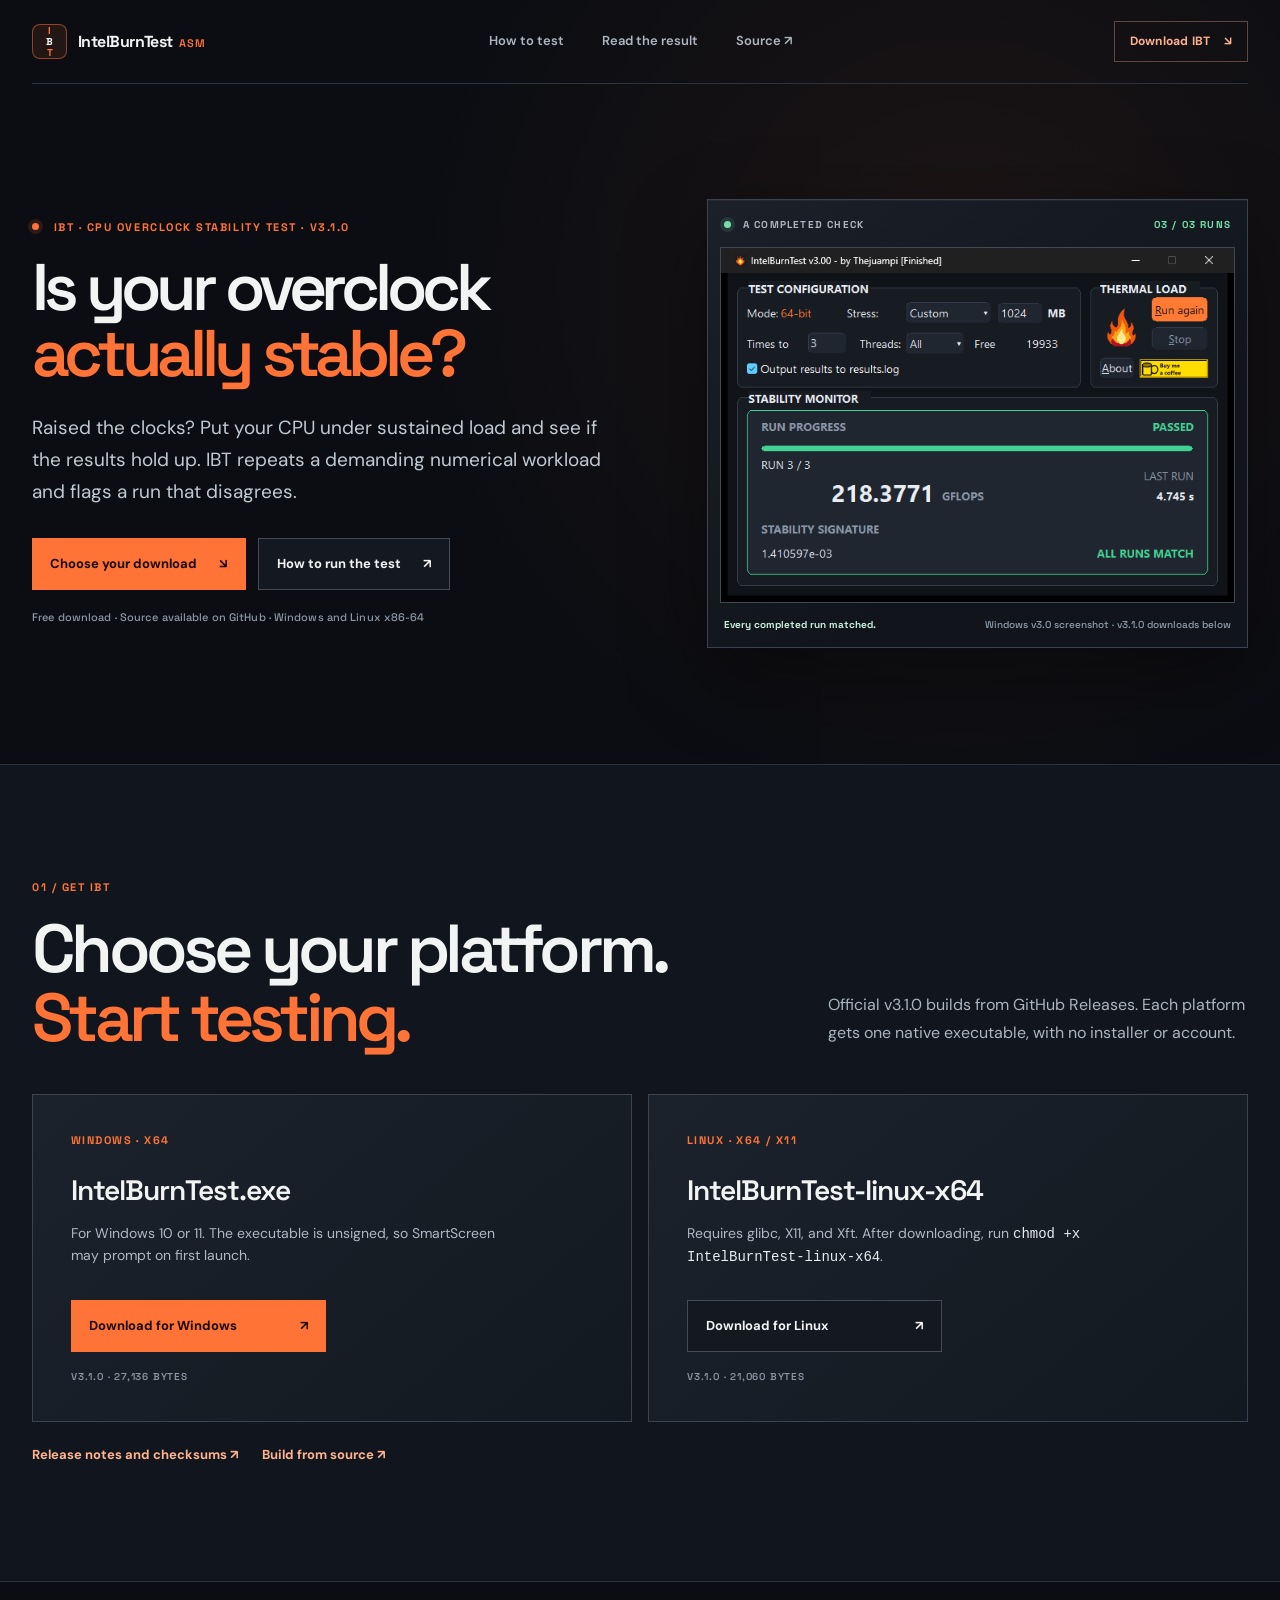
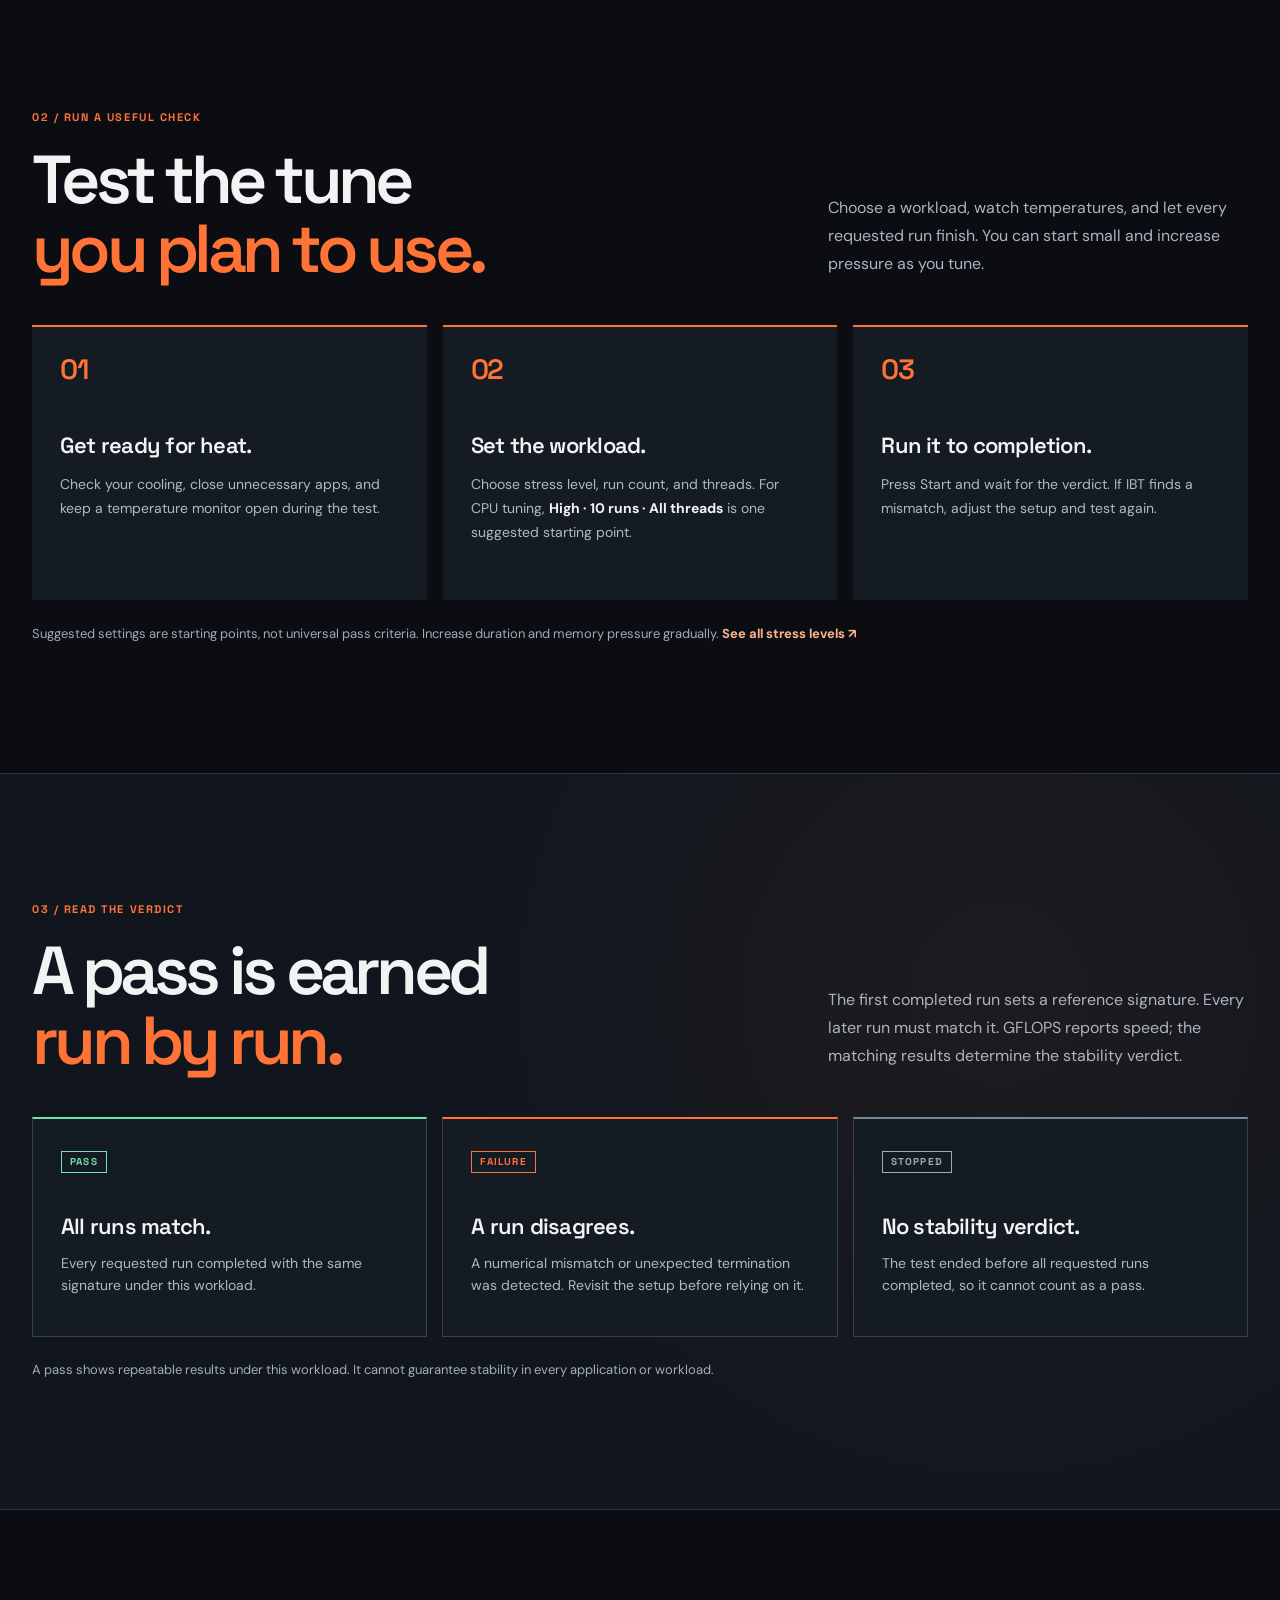
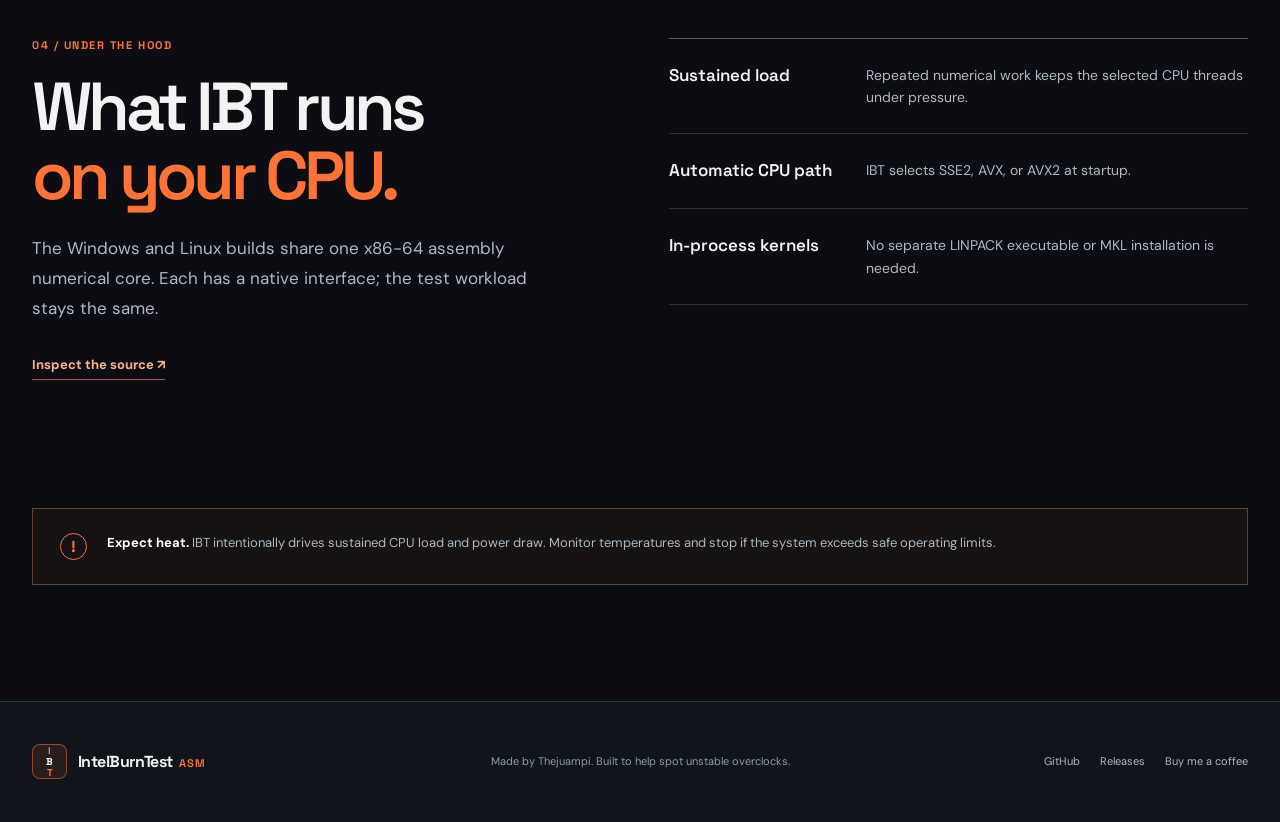
==== commit 6ee2a961: "Reframe website around overclock testing workflow" ====
--- a/index.html
+++ b/index.html
@@ -4,27 +4,28 @@
   <meta charset="utf-8">
   <meta name="viewport" content="width=device-width, initial-scale=1">
   <meta name="theme-color" content="#0b0d12">
-  <meta name="description" content="Test your CPU overclock with IntelBurnTest ASM (IBT). Run a sustained workload, compare every completed run, and catch instability on Windows or Linux.">
+  <meta name="description" content="Test your CPU overclock with IntelBurnTest ASM (IBT). Choose a Windows or Linux build, run a sustained workload, and see whether every completed run agrees.">
   <meta property="og:type" content="website">
   <meta property="og:title" content="IntelBurnTest ASM — Is your CPU overclock stable?">
-  <meta property="og:description" content="Put your CPU overclock under sustained load. IBT compares every completed run and flags a mismatch.">
-  <meta property="og:image" content="https://raw.githubusercontent.com/Thejuampi/ibt-asm/main/.github/assets/ibt-windows-unix.webp">
+  <meta property="og:description" content="Stress your CPU overclock, compare every completed run, and get a clear stability verdict under load.">
+  <meta property="og:image" content="https://thejuampi.github.io/ibt-asm/assets/ibt-passed.webp">
+  <meta property="og:image:alt" content="IntelBurnTest showing three completed runs with matching results">
   <title>IntelBurnTest ASM (IBT) — CPU Overclock Stability Test</title>
   <link rel="icon" href="favicon.svg" type="image/svg+xml">
-  <link rel="preload" href="assets/ibt-windows-unix.webp" as="image" type="image/webp">
+  <link rel="preload" href="assets/ibt-passed.webp" as="image" type="image/webp">
   <link rel="stylesheet" href="styles.css">
 </head>
 <body>
   <a class="skip-link" href="#main">Skip to content</a>
 
-  <header class="site-header">
+  <header class="site-header wrap">
     <a class="brand" href="#top" aria-label="IntelBurnTest ASM home">
       <span class="brand-icon" aria-hidden="true">I<span>B</span>T</span>
       <span>IntelBurnTest <small>ASM</small></span>
     </a>
     <nav aria-label="Main navigation">
-      <a href="#how-it-works">The stability test</a>
-      <a href="#platforms">Windows + Linux</a>
+      <a href="#how-to">How to test</a>
+      <a href="#results">Read the result</a>
       <a href="https://github.com/Thejuampi/ibt-asm">Source <span aria-hidden="true">↗</span></a>
     </nav>
     <a class="header-cta" href="#download">Download IBT <span aria-hidden="true">↘</span></a>
@@ -35,82 +36,89 @@
       <div class="hero-copy">
         <p class="eyebrow"><span class="live-dot" aria-hidden="true"></span> IBT · CPU OVERCLOCK STABILITY TEST · V3.1.0</p>
         <h1 id="hero-title">Is your overclock<br><em>actually stable?</em></h1>
-        <p class="hero-lede">Raised the clocks? Now find out if the tune holds under load. IntelBurnTest stresses your CPU in repeated runs and flags any mismatched result.</p>
+        <p class="hero-lede">Raised the clocks? Put your CPU under sustained load and see if the results hold up. IBT repeats a demanding numerical workload and flags a run that disagrees.</p>
         <div class="hero-actions">
-          <a class="button button-primary" href="#download">Download the stability test <span aria-hidden="true">↗</span></a>
-          <a class="button button-ghost" href="#how-it-works">See how it works <span aria-hidden="true">↗</span></a>
+          <a class="button button-primary" href="#download">Choose your download <span aria-hidden="true">↘</span></a>
+          <a class="button button-ghost" href="#how-to">How to run the test <span aria-hidden="true">↗</span></a>
         </div>
-        <p class="hero-note">No installer. One executable per platform. x86-64 only.</p>
+        <p class="hero-note">Free download · Source available on GitHub · Windows and Linux x86-64</p>
       </div>
-      <div class="hero-stage">
-        <div class="stage-heading"><span class="stage-pulse" aria-hidden="true"></span> STRESS YOUR CPU ON WINDOWS OR LINUX. <span>01 / 02</span></div>
-        <figure class="hero-screenshot">
-          <img src="assets/ibt-windows-unix.webp" width="1240" height="400" alt="IntelBurnTest graphical interfaces side by side: Windows on the left and Linux with X11 on the right">
-          <figcaption><span>WINDOWS x64</span><span>LINUX / X11 x64</span></figcaption>
-        </figure>
-        <div class="stage-footer"><span>Same stability check on both platforms</span><span aria-hidden="true">● ● ●</span></div>
+      <figure class="result-visual">
+        <div class="visual-topline"><span class="status-light" aria-hidden="true"></span> A COMPLETED CHECK <span>03 / 03 RUNS</span></div>
+        <img src="assets/ibt-passed.webp" width="636" height="439" alt="IntelBurnTest Stability Monitor showing three completed runs, a passed verdict, and matching results">
+        <figcaption><strong>Every completed run matched.</strong><span>Windows v3.0 screenshot · v3.1.0 downloads below</span></figcaption>
+      </figure>
+    </section>
+
+    <section class="download-band" id="download" aria-labelledby="download-title">
+      <div class="wrap">
+        <div class="section-heading">
+          <div><p class="eyebrow">01 / GET IBT</p><h2 id="download-title">Choose your platform.<br><em>Start testing.</em></h2></div>
+          <p>Official v3.1.0 builds from GitHub Releases. Each platform gets one native executable, with no installer or account.</p>
+        </div>
+        <div class="download-grid">
+          <article class="download-card">
+            <span class="platform-label">WINDOWS · X64</span>
+            <h3>IntelBurnTest.exe</h3>
+            <p>For Windows 10 or 11. The executable is unsigned, so SmartScreen may prompt on first launch.</p>
+            <a class="button button-primary" href="https://github.com/Thejuampi/ibt-asm/releases/download/v3.1.0/IntelBurnTest.exe">Download for Windows <span aria-hidden="true">↗</span></a>
+            <span class="file-detail">V3.1.0 · 27,136 BYTES</span>
+          </article>
+          <article class="download-card">
+            <span class="platform-label">LINUX · X64 / X11</span>
+            <h3>IntelBurnTest-linux-x64</h3>
+            <p>Requires glibc, X11, and Xft. After downloading, run <code>chmod +x IntelBurnTest-linux-x64</code>.</p>
+            <a class="button button-outline" href="https://github.com/Thejuampi/ibt-asm/releases/download/v3.1.0/IntelBurnTest-linux-x64">Download for Linux <span aria-hidden="true">↗</span></a>
+            <span class="file-detail">V3.1.0 · 21,060 BYTES</span>
+          </article>
+        </div>
+        <p class="download-links"><a href="https://github.com/Thejuampi/ibt-asm/releases/tag/v3.1.0">Release notes and checksums ↗</a><a href="https://github.com/Thejuampi/ibt-asm#build-from-source">Build from source ↗</a></p>
       </div>
     </section>
 
-    <div class="spec-rail" aria-label="Project essentials">
-      <div class="wrap spec-grid">
-        <div><span class="spec-number">02</span><span>native platforms</span></div>
-        <div><span class="spec-number">01</span><span>reference result</span></div>
-        <div><span class="spec-number">03</span><span>CPU paths: SSE2 / AVX / AVX2</span></div>
-        <div><span class="spec-number">00</span><span>installers required</span></div>
-      </div>
-    </div>
-
-    <section class="method wrap section" id="how-it-works" aria-labelledby="method-title">
-      <div class="section-lead">
-        <p class="eyebrow">01 / TEST YOUR OVERCLOCK</p>
-        <h2 id="method-title">Push it hard.<br><em>Check every run.</em></h2>
-        <p>GFLOPS shows how fast the workload ran. To check stability, IBT compares the numerical result of each completed run. If one differs, your setup failed this check.</p>
-        <a class="text-link" href="https://github.com/Thejuampi/ibt-asm#how-stability-is-determined">How IBT determines stability <span aria-hidden="true">↗</span></a>
+    <section class="how-to wrap section" id="how-to" aria-labelledby="how-title">
+      <div class="section-heading">
+        <div><p class="eyebrow">02 / RUN A USEFUL CHECK</p><h2 id="how-title">Test the tune<br><em>you plan to use.</em></h2></div>
+        <p>Choose a workload, watch temperatures, and let every requested run finish. You can start small and increase pressure as you tune.</p>
       </div>
       <div class="steps">
-        <article><span class="step-index">01 / CONFIGURE</span><h3>Choose your stress level.</h3><p>Set the memory load, run count, and threads for the overclock you want to check.</p></article>
-        <article><span class="step-index">02 / STRESS</span><h3>Put the CPU to work.</h3><p>IBT drives a sustained numerical workload through the best supported SSE2, AVX, or AVX2 path.</p></article>
-        <article><span class="step-index">03 / VERIFY</span><h3>Catch a bad run.</h3><p>The first completed run sets the reference. Every later run must produce the same signature to pass.</p></article>
+        <article><span class="step-number">01</span><h3>Get ready for heat.</h3><p>Check your cooling, close unnecessary apps, and keep a temperature monitor open during the test.</p></article>
+        <article><span class="step-number">02</span><h3>Set the workload.</h3><p>Choose stress level, run count, and threads. For CPU tuning, <strong>High · 10 runs · All threads</strong> is one suggested starting point.</p></article>
+        <article><span class="step-number">03</span><h3>Run it to completion.</h3><p>Press Start and wait for the verdict. If IBT finds a mismatch, adjust the setup and test again.</p></article>
+      </div>
+      <p class="guide-note">Suggested settings are starting points, not universal pass criteria. Increase duration and memory pressure gradually. <a href="https://github.com/Thejuampi/ibt-asm#choosing-a-stress-level">See all stress levels ↗</a></p>
+    </section>
+
+    <section class="results-band" id="results" aria-labelledby="results-title">
+      <div class="wrap section">
+        <div class="section-heading">
+          <div><p class="eyebrow">03 / READ THE VERDICT</p><h2 id="results-title">A pass is earned<br><em>run by run.</em></h2></div>
+          <p>The first completed run sets a reference signature. Every later run must match it. GFLOPS reports speed; the matching results determine the stability verdict.</p>
+        </div>
+        <div class="verdict-grid">
+          <article class="verdict-card passed"><span>PASS</span><h3>All runs match.</h3><p>Every requested run completed with the same signature under this workload.</p></article>
+          <article class="verdict-card failed"><span>FAILURE</span><h3>A run disagrees.</h3><p>A numerical mismatch or unexpected termination was detected. Revisit the setup before relying on it.</p></article>
+          <article class="verdict-card stopped"><span>STOPPED</span><h3>No stability verdict.</h3><p>The test ended before all requested runs completed, so it cannot count as a pass.</p></article>
+        </div>
+        <p class="result-limit">A pass shows repeatable results under this workload. It cannot guarantee stability in every application or workload.</p>
       </div>
     </section>
 
-    <section class="monitor-band" aria-labelledby="monitor-title">
-      <div class="wrap monitor-grid">
-        <div class="monitor-copy">
-          <p class="eyebrow">02 / SEE THE VERDICT</p>
-          <h2 id="monitor-title">Know when<br><em>a run disagrees.</em></h2>
-          <p>Watch run progress, speed, and the result in one window. A pass appears only after every requested run completes with a matching signature; stopping early does not count.</p>
-          <div class="monitor-status"><span class="status-light" aria-hidden="true"></span><span>PASS</span><span>Every requested run completed and matched</span></div>
-        </div>
-        <figure class="monitor-image">
-          <img src="assets/ibt-passed.webp" width="636" height="439" alt="IntelBurnTest showing three completed, matching runs and a passed verdict">
-          <figcaption>Actual application screen · Windows v3.0 monitor</figcaption>
-        </figure>
+    <section class="technical wrap section" aria-labelledby="technical-title">
+      <div>
+        <p class="eyebrow">04 / UNDER THE HOOD</p>
+        <h2 id="technical-title">What IBT runs<br><em>on your CPU.</em></h2>
+        <p>The Windows and Linux builds share one x86-64 assembly numerical core. Each has a native interface; the test workload stays the same.</p>
+        <a class="text-link" href="https://github.com/Thejuampi/ibt-asm">Inspect the source ↗</a>
+      </div>
+      <div class="technical-list">
+        <div><strong>Sustained load</strong><span>Repeated numerical work keeps the selected CPU threads under pressure.</span></div>
+        <div><strong>Automatic CPU path</strong><span>IBT selects SSE2, AVX, or AVX2 at startup.</span></div>
+        <div><strong>In-process kernels</strong><span>No separate LINPACK executable or MKL installation is needed.</span></div>
       </div>
     </section>
 
-    <section class="platforms wrap section" id="platforms" aria-labelledby="platform-title">
-      <div class="section-headline">
-        <div><p class="eyebrow">03 / WINDOWS + LINUX</p><h2 id="platform-title">Your platform.<br><em>Same stress test.</em></h2></div>
-        <p>Windows and Linux share the same in-process numerical core. Choose the native build for your machine and run the same stability check.</p>
-      </div>
-      <div class="platform-grid">
-        <article><span class="platform-icon" aria-hidden="true">▦</span><div><h3>Windows x64</h3><p>Windows 10 or 11. One unsigned executable; SmartScreen may prompt on first launch.</p></div><span class="platform-foot">27,136 bytes · v3.1.0</span></article>
-        <article><span class="platform-icon terminal-icon" aria-hidden="true">&gt;_</span><div><h3>Linux x64 / X11</h3><p>One native executable. Requires glibc, X11, and Xft on the host.</p></div><span class="platform-foot">21,060 bytes · v3.1.0</span></article>
-      </div>
-    </section>
-
-    <aside class="safety wrap" aria-label="Safety note"><span class="safety-icon" aria-hidden="true">!</span><p><strong>Expect heat.</strong> This test intentionally drives sustained CPU load and power draw. Monitor temperatures and stop if the system exceeds safe operating limits. A pass under this workload is not a guarantee of universal stability.</p></aside>
-
-    <section class="download-section wrap section" id="download" aria-labelledby="download-title">
-      <div class="download-heading"><p class="eyebrow">04 / TEST YOUR TUNING</p><h2 id="download-title">Ready to check<br><em>that overclock?</em></h2><p>Download the official v3.1.0 build for your platform and put your CPU tuning under load. No installer or account.</p></div>
-      <div class="download-grid">
-        <a class="download-card" href="https://github.com/Thejuampi/ibt-asm/releases/download/v3.1.0/IntelBurnTest.exe" download><span class="download-platform">WINDOWS x64</span><strong>IntelBurnTest.exe</strong><span>27,136 bytes · unsigned executable</span><span class="download-arrow" aria-hidden="true">↗</span></a>
-        <a class="download-card" href="https://github.com/Thejuampi/ibt-asm/releases/download/v3.1.0/IntelBurnTest-linux-x64" download><span class="download-platform">LINUX x64 / X11</span><strong>IntelBurnTest-linux-x64</strong><span>21,060 bytes · <code>chmod +x</code> before running</span><span class="download-arrow" aria-hidden="true">↗</span></a>
-      </div>
-      <p class="download-extra">Prefer to inspect first? <a href="https://github.com/Thejuampi/ibt-asm/releases/tag/v3.1.0">Release notes and checksums ↗</a> <span aria-hidden="true">·</span> <a href="https://github.com/Thejuampi/ibt-asm#build-from-source">Build from source ↗</a></p>
-    </section>
+    <aside class="safety wrap" aria-label="Safety note"><span class="safety-icon" aria-hidden="true">!</span><p><strong>Expect heat.</strong> IBT intentionally drives sustained CPU load and power draw. Monitor temperatures and stop if the system exceeds safe operating limits.</p></aside>
   </main>
 
   <footer class="site-footer"><div class="wrap footer-grid"><a class="brand" href="#top"><span class="brand-icon" aria-hidden="true">I<span>B</span>T</span><span>IntelBurnTest <small>ASM</small></span></a><p>Made by Thejuampi. Built to help spot unstable overclocks.</p><div><a href="https://github.com/Thejuampi/ibt-asm">GitHub</a><a href="https://github.com/Thejuampi/ibt-asm/releases">Releases</a><a href="https://buymeacoffee.com/thejuampi">Buy me a coffee</a></div></div></footer>
--- a/styles.css
+++ b/styles.css
@@ -18,7 +18,7 @@
 body {
   margin: 0;
   min-width: 320px;
-  background: var(--bg);
+  background: radial-gradient(circle at 75% 7%, rgba(255,115,55,.07), transparent 34rem), var(--bg);
   color: var(--text);
   font: 400 16px/1.6 'DM Sans', 'Segoe UI', system-ui, sans-serif;
   -webkit-font-smoothing: antialiased;
@@ -30,11 +30,12 @@
 .wrap { width: min(calc(100% - 64px), var(--width)); margin-inline: auto; }
 .skip-link { position: fixed; z-index: 10; top: 12px; left: 12px; padding: 10px 16px; background: var(--text); color: var(--bg); transform: translateY(-160%); }
 .skip-link:focus { transform: none; }
+h1, h2, h3, p, figure { margin-top: 0; }
+h1, h2, h3 { font-family: 'Space Grotesk', 'Segoe UI', sans-serif; }
+h1 em, h2 em { color: var(--orange); font-style: normal; }
 
 .site-header {
-  width: min(calc(100% - 64px), var(--width));
   min-height: 84px;
-  margin: auto;
   display: grid;
   grid-template-columns: 1fr auto 1fr;
   align-items: center;
@@ -51,98 +52,81 @@
 .header-cta:hover { border-color: var(--orange); background: rgba(255,115,55,.08); }
 .header-cta span { margin-left: 10px; }
 
-.hero { position: relative; padding-top: clamp(74px, 8vw, 118px); padding-bottom: 72px; }
-.hero::before { content: ''; position: absolute; z-index: -1; width: min(650px, 100%); height: 510px; top: 50px; right: 0; background: radial-gradient(circle, rgba(255,115,55,.115), transparent 68%); pointer-events: none; }
-.hero-copy { max-width: 790px; }
-.eyebrow { margin: 0 0 20px; color: var(--orange); font: 700 11px/1.3 'Space Grotesk', sans-serif; letter-spacing: .15em; text-transform: uppercase; }
-.live-dot, .stage-pulse, .status-light { display: inline-block; width: 7px; height: 7px; border-radius: 50%; background: var(--orange); box-shadow: 0 0 0 4px rgba(255,115,55,.13); vertical-align: 1px; margin-right: 10px; }
-h1, h2, h3, p, figure { margin-top: 0; }
-h1, h2, h3 { font-family: 'Space Grotesk', 'Segoe UI', sans-serif; }
-h1 { margin-bottom: 23px; font-size: clamp(52px, 7.1vw, 100px); line-height: .98; font-weight: 600; letter-spacing: -.078em; }
-h1 em, h2 em { color: var(--orange); font-style: normal; }
-.hero-lede { max-width: 660px; margin-bottom: 29px; color: #bbc2cb; font-size: clamp(17px, 1.6vw, 20px); line-height: 1.65; }
+.hero { display: grid; grid-template-columns: minmax(0, 1.05fr) minmax(0, .95fr); align-items: center; gap: clamp(42px, 6vw, 90px); padding-block: clamp(90px, 9vw, 132px); }
+.hero-copy { min-width: 0; }
+.eyebrow { margin: 0 0 20px; color: var(--orange); font: 700 11px/1.3 'Space Grotesk', sans-serif; letter-spacing: .14em; text-transform: uppercase; }
+.live-dot, .status-light { display: inline-block; width: 7px; height: 7px; border-radius: 50%; background: var(--orange); box-shadow: 0 0 0 4px rgba(255,115,55,.13); vertical-align: 1px; margin-right: 10px; }
+h1 { margin-bottom: 25px; font-size: clamp(53px, 5.15vw, 76px); line-height: 1; font-weight: 600; letter-spacing: -.078em; }
+.hero-lede { max-width: 600px; margin-bottom: 30px; color: #c1c9d2; font-size: clamp(17px, 1.55vw, 19px); line-height: 1.7; }
 .hero-actions { display: flex; gap: 12px; flex-wrap: wrap; }
-.button { min-height: 50px; display: inline-flex; justify-content: space-between; align-items: center; gap: 26px; padding: 12px 18px; font-size: 13px; font-weight: 700; transition: transform .2s, background .2s; }
+.button { min-height: 52px; display: inline-flex; justify-content: space-between; align-items: center; gap: 22px; padding: 12px 18px; font-size: 13px; font-weight: 700; transition: transform .2s, background .2s, border-color .2s; }
 .button:hover { transform: translateY(-2px); }
 .button-primary { background: var(--orange); color: #1b0b06; }
 .button-primary:hover { background: #ff9361; }
-.button-ghost { border: 1px solid #424b57; background: #141820; }
-.button-ghost:hover { background: #1d222c; }
-.hero-note { margin: 17px 0 0; color: #84909e; font: 500 11px/1.4 'Space Grotesk', sans-serif; letter-spacing: .02em; }
-.hero-stage { margin-top: 74px; padding: 18px 22px 16px; border: 1px solid #36404d; background: linear-gradient(145deg, #1b2029, #11151b 65%); box-shadow: 0 28px 85px rgba(0,0,0,.4), inset 0 1px rgba(255,255,255,.045); }
-.stage-heading, .stage-footer { display: flex; align-items: center; justify-content: space-between; color: #8c98a8; font: 600 10px/1.4 'Space Grotesk', sans-serif; letter-spacing: .11em; }
-.stage-heading { padding-bottom: 17px; }
-.stage-heading .stage-pulse { margin-left: 3px; background: var(--green); box-shadow: 0 0 0 4px rgba(116,223,170,.12); }
-.stage-heading span:last-child { margin-left: auto; color: #697685; }
-.hero-screenshot { margin: 0; }
-.hero-screenshot img { display: block; width: 100%; height: auto; border: 1px solid #38404d; }
-.hero-screenshot figcaption { display: grid; grid-template-columns: 1fr 1fr; padding: 12px 10px 0; color: #c3cbd4; font: 700 10px/1.3 'Space Grotesk', sans-serif; letter-spacing: .13em; }
-.hero-screenshot figcaption span:last-child { text-align: right; }
-.stage-footer { margin-top: 19px; padding-top: 15px; border-top: 1px solid #343b46; letter-spacing: .02em; }
-.stage-footer span:last-child { color: var(--orange); letter-spacing: 3px; }
+.button-ghost, .button-outline { border: 1px solid #424b57; background: #141820; }
+.button-ghost:hover, .button-outline:hover { border-color: var(--orange); background: #1d222c; }
+.hero-note { margin: 19px 0 0; color: #8b98a7; font: 500 11px/1.6 'Space Grotesk', sans-serif; letter-spacing: .01em; }
+.result-visual { min-width: 0; margin: 0; padding: 12px; border: 1px solid #39434f; background: linear-gradient(145deg, #1b2029, #11151b 65%); box-shadow: 0 28px 75px rgba(0,0,0,.4), inset 0 1px rgba(255,255,255,.045); }
+.visual-topline { display: flex; align-items: center; gap: 2px; padding: 6px 4px 16px; color: #abb6c2; font: 700 10px/1.3 'Space Grotesk', sans-serif; letter-spacing: .12em; }
+.visual-topline .status-light { background: var(--green); box-shadow: 0 0 0 4px rgba(116,223,170,.12); }
+.visual-topline span:last-child { margin-left: auto; color: var(--green); }
+.result-visual img { display: block; width: 100%; height: auto; border: 1px solid #404953; }
+.result-visual figcaption { display: flex; flex-wrap: wrap; justify-content: space-between; gap: 3px 15px; padding: 14px 4px 3px; color: #8f9eac; font: 500 10px/1.5 'Space Grotesk', sans-serif; }
+.result-visual figcaption strong { color: #caeeda; font-weight: 700; }
 
-.spec-rail { border-block: 1px solid var(--line); background: #10141b; }
-.spec-grid { display: grid; grid-template-columns: repeat(4, 1fr); }
-.spec-grid > div { min-height: 103px; display: flex; align-items: center; gap: 15px; padding: 16px 22px; border-right: 1px solid var(--line); }
-.spec-grid > div:first-child { padding-left: 0; }
-.spec-grid > div:last-child { border-right: 0; }
-.spec-number { color: var(--orange); font: 600 35px/1 'Space Grotesk', sans-serif; letter-spacing: -.06em; }
-.spec-grid > div > span:last-child { max-width: 155px; color: #bdc5ce; font-size: 12px; line-height: 1.35; }
+.section { padding-block: clamp(96px, 10vw, 146px); }
+.section-heading { display: flex; justify-content: space-between; align-items: end; gap: 50px; margin-bottom: 42px; }
+.section-heading h2 { margin-bottom: 0; }
+.section-heading > p { max-width: 420px; margin-bottom: 5px; color: #aab5c1; font-size: 16px; line-height: 1.75; }
+h2 { margin-bottom: 24px; font-size: clamp(45px, 5.3vw, 72px); line-height: 1.02; font-weight: 600; letter-spacing: -.07em; }
+h3 { font-size: 22px; font-weight: 600; letter-spacing: -.035em; }
 
-.section { padding-block: clamp(100px, 11vw, 164px); }
-h2 { margin-bottom: 25px; font-size: clamp(45px, 5.4vw, 74px); line-height: 1.02; font-weight: 600; letter-spacing: -.068em; }
-.method { display: grid; grid-template-columns: minmax(0, .9fr) minmax(0, 1.1fr); gap: clamp(50px, 9vw, 140px); }
-.section-lead > p:not(.eyebrow), .section-headline > p, .monitor-copy > p:not(.eyebrow), .download-heading > p:not(.eyebrow) { max-width: 525px; color: var(--muted); line-height: 1.75; }
-.section-lead > p:not(.eyebrow) { font-size: 17px; }
-.text-link { display: inline-block; margin-top: 15px; color: #ffc0a2; font-size: 13px; font-weight: 700; border-bottom: 1px solid #a6573c; padding-bottom: 4px; }
-.text-link:hover { color: #fff; }
-.steps { border-top: 1px solid #53606c; }
-.steps article { display: grid; grid-template-columns: 130px 1fr; column-gap: 22px; padding: 30px 0 33px; border-bottom: 1px solid var(--line); }
-.step-index { grid-row: span 2; color: var(--orange); font: 700 10px/1.4 'Space Grotesk', sans-serif; letter-spacing: .1em; }
-.steps h3 { margin-bottom: 7px; font-size: 22px; font-weight: 600; letter-spacing: -.04em; }
-.steps p { max-width: 440px; margin-bottom: 0; color: var(--muted); font-size: 14px; }
+.download-band { padding-block: clamp(80px, 9vw, 125px); border-block: 1px solid var(--line); background: #11161e; }
+.download-grid { display: grid; grid-template-columns: 1fr 1fr; gap: 16px; }
+.download-card { min-width: 0; min-height: 328px; display: flex; flex-direction: column; align-items: flex-start; padding: clamp(25px, 3vw, 38px); border: 1px solid #394450; background: linear-gradient(140deg, #1b222c, #131920); }
+.platform-label { margin-bottom: 20px; color: var(--orange); font: 700 11px/1.3 'Space Grotesk', sans-serif; letter-spacing: .13em; }
+.download-card h3 { margin-bottom: 9px; font-size: clamp(22px, 2.2vw, 30px); overflow-wrap: anywhere; }
+.download-card p { max-width: 430px; margin-bottom: 22px; color: #aeb9c5; font-size: 14px; }
+.download-card code { color: #e7ecef; overflow-wrap: anywhere; }
+.download-card .button { min-width: min(100%, 255px); margin-top: auto; }
+.file-detail { margin-top: 18px; color: #8996a6; font: 600 10px/1.3 'Space Grotesk', sans-serif; letter-spacing: .08em; }
+.download-links { display: flex; gap: 24px; flex-wrap: wrap; margin: 23px 0 0; color: #ffb38d; font-size: 13px; font-weight: 700; }
+.download-links a:hover, .guide-note a:hover, .text-link:hover { color: #fff; }
 
-.monitor-band { overflow: hidden; border-block: 1px solid var(--line); background: radial-gradient(circle at 74% 37%, rgba(255,115,55,.07), transparent 33%), #11161e; }
-.monitor-grid { display: grid; grid-template-columns: minmax(0, .75fr) minmax(0, 1fr); align-items: center; gap: clamp(50px, 7vw, 110px); padding-block: clamp(80px, 9vw, 130px); }
-.monitor-copy > p:not(.eyebrow) { font-size: 17px; }
-.monitor-status { display: flex; align-items: center; gap: 9px; margin-top: 40px; padding-top: 19px; border-top: 1px solid #3c4752; font-size: 12px; }
-.monitor-status .status-light { width: 6px; height: 6px; margin-right: 3px; background: var(--green); box-shadow: 0 0 0 4px rgba(116,223,170,.1); }
-.monitor-status span:nth-child(2) { color: var(--green); font-family: 'Space Grotesk', sans-serif; font-weight: 700; letter-spacing: .1em; }
-.monitor-status span:last-child { margin-left: auto; color: #9daab7; text-align: right; }
-.monitor-image { margin: 0; padding: 9px; border: 1px solid #394450; background: #1b2129; box-shadow: 0 28px 55px rgba(0,0,0,.3); }
-.monitor-image img { display: block; width: 100%; height: auto; }
-.monitor-image figcaption { padding: 10px 5px 2px; color: #84909d; font: 500 10px/1.4 'Space Grotesk', sans-serif; letter-spacing: .04em; }
+.steps { display: grid; grid-template-columns: repeat(3, 1fr); gap: 16px; }
+.steps article { min-height: 275px; padding: 28px; border-top: 2px solid var(--orange); background: #151b23; }
+.step-number { display: block; margin-bottom: 45px; color: var(--orange); font: 600 28px/1 'Space Grotesk', sans-serif; letter-spacing: -.05em; }
+.steps h3 { margin-bottom: 10px; }
+.steps p { margin-bottom: 0; color: #aeb9c5; font-size: 14px; line-height: 1.7; }
+.steps strong { color: var(--text); }
+.guide-note { max-width: 880px; margin: 23px 0 0; color: #9daab7; font-size: 13px; line-height: 1.7; }
+.guide-note a { color: #ffb38d; font-weight: 700; white-space: nowrap; }
 
-.section-headline { display: flex; justify-content: space-between; align-items: end; gap: 55px; margin-bottom: 45px; }
-.section-headline h2 { margin-bottom: 0; }
-.section-headline > p { max-width: 350px; margin-bottom: 4px; font-size: 15px; }
-.platform-grid { display: grid; grid-template-columns: 1fr 1fr; gap: 16px; }
-.platform-grid article { min-height: 276px; display: grid; grid-template-columns: 54px 1fr; align-content: start; gap: 0 20px; padding: 32px; border: 1px solid #384250; background: linear-gradient(130deg, #1a2029, #11161d); }
-.platform-icon { width: 54px; height: 54px; display: grid; place-items: center; border: 1px solid #73503e; color: #ff9b6e; font: 600 30px/1 'Space Grotesk', sans-serif; }
-.terminal-icon { font-size: 20px; }
-.platform-grid h3 { margin: 1px 0 5px; font-size: 23px; font-weight: 600; letter-spacing: -.045em; }
-.platform-grid p { max-width: 355px; margin: 0; color: var(--muted); font-size: 14px; }
-.platform-foot { grid-column: 1 / -1; align-self: end; margin-top: 38px; padding-top: 17px; border-top: 1px solid #39434f; color: #c5cdd4; font: 600 11px/1.4 'Space Grotesk', sans-serif; letter-spacing: .04em; }
+.results-band { border-block: 1px solid var(--line); background: radial-gradient(circle at 78% 30%, rgba(255,115,55,.055), transparent 34rem), #11161e; }
+.verdict-grid { display: grid; grid-template-columns: repeat(3, 1fr); gap: 15px; }
+.verdict-card { min-height: 220px; padding: 28px; border: 1px solid #38424d; background: #151b23; }
+.verdict-card > span { display: inline-block; margin-bottom: 36px; padding: 5px 8px; border: 1px solid currentColor; color: #9cabb9; font: 700 10px/1 'Space Grotesk', sans-serif; letter-spacing: .12em; }
+.verdict-card.passed { border-top: 2px solid var(--green); }
+.verdict-card.failed { border-top: 2px solid var(--orange); }
+.verdict-card.stopped { border-top: 2px solid #77889a; }
+.verdict-card.passed > span { color: var(--green); }
+.verdict-card.failed > span { color: var(--orange); }
+.verdict-card h3 { margin-bottom: 8px; }
+.verdict-card p { margin-bottom: 0; color: #aeb9c5; font-size: 14px; }
+.result-limit { margin: 23px 0 0; color: #a0adba; font-size: 13px; }
 
-.safety { display: flex; gap: 20px; align-items: flex-start; padding: 24px 27px; border: 1px solid #594338; background: rgba(255,115,55,.045); }
+.technical { display: grid; grid-template-columns: minmax(0, .9fr) minmax(0, 1fr); gap: clamp(45px, 9vw, 130px); }
+.technical > div:first-child > p:not(.eyebrow) { max-width: 550px; color: #aeb9c5; font-size: 17px; line-height: 1.75; }
+.text-link { display: inline-block; margin-top: 14px; padding-bottom: 4px; border-bottom: 1px solid #a6573c; color: #ffb38d; font-size: 13px; font-weight: 700; }
+.technical-list { border-top: 1px solid #53606c; }
+.technical-list > div { display: grid; grid-template-columns: 175px 1fr; gap: 22px; padding: 25px 0; border-bottom: 1px solid var(--line); }
+.technical-list strong { font: 600 17px/1.4 'Space Grotesk', sans-serif; }
+.technical-list span { color: #aeb9c5; font-size: 14px; }
+
+.safety { display: flex; gap: 20px; align-items: flex-start; margin-bottom: clamp(75px, 9vw, 125px); padding: 24px 27px; border: 1px solid #594338; background: rgba(255,115,55,.045); }
 .safety-icon { flex: 0 0 27px; width: 27px; height: 27px; display: grid; place-items: center; border: 1px solid var(--orange); border-radius: 50%; color: var(--orange); font: 700 16px/1 'Space Grotesk', sans-serif; }
 .safety p { max-width: 1050px; margin: 0; color: #adb5be; font-size: 13px; }
 .safety strong { color: #fff; }
-
-.download-section { display: grid; grid-template-columns: minmax(0, .7fr) minmax(0, 1fr); gap: 25px 80px; }
-.download-heading > p:not(.eyebrow) { max-width: 400px; }
-.download-grid { align-self: center; display: grid; gap: 12px; }
-.download-card { position: relative; min-height: 136px; display: flex; flex-direction: column; justify-content: center; gap: 5px; padding: 22px 74px 22px 25px; border: 1px solid #4a515b; background: #161c24; transition: border-color .2s, background .2s, transform .2s; }
-.download-card:hover { border-color: var(--orange); background: #1c232c; transform: translateX(3px); }
-.download-platform { color: var(--orange); font: 700 10px/1.4 'Space Grotesk', sans-serif; letter-spacing: .13em; }
-.download-card strong { font: 600 clamp(17px, 1.7vw, 22px)/1.2 'Space Grotesk', sans-serif; letter-spacing: -.04em; }
-.download-card > span:nth-of-type(2) { color: #9aa7b4; font-size: 12px; }
-.download-card code { color: #cdd5df; }
-.download-arrow { position: absolute; top: 25px; right: 27px; color: #ffab82; font: 400 23px/1 'Space Grotesk', sans-serif; }
-.download-extra { grid-column: 2; margin: 0; color: #8d99a6; font-size: 12px; }
-.download-extra a { color: #ffc0a2; }
-.download-extra a:hover { text-decoration: underline; }
-.download-extra span { margin: 0 8px; }
 
 .site-footer { border-top: 1px solid var(--line); background: #10141b; }
 .footer-grid { min-height: 120px; display: grid; grid-template-columns: 1fr auto 1fr; align-items: center; gap: 20px; }
@@ -152,57 +136,46 @@
 @media (max-width: 1050px) {
   .site-header { grid-template-columns: 1fr auto; }
   .site-header nav { display: none; }
-  .method, .monitor-grid, .download-section { grid-template-columns: 1fr; }
-  .method { gap: 45px; }
-  .monitor-copy { max-width: 670px; }
-  .monitor-image { max-width: 720px; }
-  .download-extra { grid-column: 1; }
-  .download-grid { max-width: 740px; }
+  .hero { grid-template-columns: 1fr; padding-block: 85px; }
+  .hero-copy { max-width: 790px; }
+  .result-visual { width: min(100%, 720px); }
+  .section-heading { display: block; }
+  .section-heading > p { margin-top: 23px; }
+  .technical { grid-template-columns: 1fr; }
+  .technical-list { max-width: 760px; }
   .footer-grid { grid-template-columns: 1fr 1fr; padding-block: 24px; }
   .site-footer p { display: none; }
 }
 @media (max-width: 750px) {
-  .wrap, .site-header { width: min(calc(100% - 36px), var(--width)); }
+  .wrap { width: min(calc(100% - 36px), var(--width)); }
   .site-header { min-height: 70px; }
   .brand { font-size: 14px; }
   .brand-icon { width: 32px; height: 32px; }
   .header-cta { font-size: 11px; padding: 8px; }
-  .hero { padding-top: 78px; padding-bottom: 40px; }
-  .hero-stage { margin-top: 55px; padding: 10px; }
-  .stage-heading { padding: 5px 2px 12px; font-size: 8px; }
-  .stage-footer { margin-top: 12px; padding-top: 10px; font-size: 9px; }
-  .spec-grid { grid-template-columns: 1fr 1fr; }
-  .spec-grid > div { min-height: 90px; border-bottom: 1px solid var(--line); }
-  .spec-grid > div:nth-child(2) { border-right: 0; }
-  .spec-grid > div:nth-child(n+3) { border-bottom: 0; }
-  .spec-grid > div:nth-child(3) { padding-left: 0; }
-  .section { padding-block: 90px; }
-  .section-headline { display: block; }
-  .section-headline > p { margin-top: 22px; }
-  .platform-grid { grid-template-columns: 1fr; }
-  .platform-grid article { min-height: 225px; }
+  .hero { gap: 55px; padding-block: 73px 70px; }
+  .section { padding-block: 88px; }
+  .download-grid, .steps, .verdict-grid { grid-template-columns: 1fr; }
+  .download-card { min-height: 0; }
+  .steps article { min-height: 0; }
+  .step-number { margin-bottom: 32px; }
+  .verdict-card { min-height: 0; }
+  .verdict-card > span { margin-bottom: 28px; }
   .footer-grid { grid-template-columns: 1fr; gap: 20px; }
   .site-footer > .wrap > div:last-child { justify-self: start; }
 }
 @media (max-width: 490px) {
-  .header-cta span { display: none; }
-  h1 { font-size: clamp(46px, 12.7vw, 65px); }
-  h2 { font-size: clamp(43px, 11vw, 56px); }
+  h1 { font-size: clamp(45px, 11.6vw, 57px); }
+  h2 { font-size: clamp(42px, 10.5vw, 55px); }
+  .eyebrow { font-size: 10px; }
   .hero-actions { display: grid; }
-  .button { justify-content: space-between; }
-  .hero-screenshot figcaption { font-size: 8px; }
-  .stage-footer span:last-child { display: none; }
-  .steps article { grid-template-columns: 1fr; gap: 6px; }
-  .step-index { grid-row: auto; margin-bottom: 8px; }
-  .monitor-status { align-items: flex-start; flex-wrap: wrap; }
-  .monitor-status span:last-child { flex: 0 0 100%; text-align: left; margin-left: 0; }
-  .platform-grid article { grid-template-columns: 42px 1fr; gap: 0 14px; padding: 23px; }
-  .platform-icon { width: 42px; height: 42px; font-size: 23px; }
-  .terminal-icon { font-size: 16px; }
-  .platform-grid h3 { font-size: 20px; }
+  .hero-lede { font-size: 17px; }
+  .result-visual { padding: 8px; }
+  .visual-topline { font-size: 8px; }
+  .result-visual figcaption { font-size: 9px; }
+  .download-card { padding: 23px; }
+  .download-card .button { width: 100%; }
+  .technical-list > div { grid-template-columns: 1fr; gap: 5px; }
   .safety { padding: 20px; }
-  .download-extra span { display: none; }
-  .download-extra a { display: block; }
 }
 @media (prefers-reduced-motion: reduce) {
   html { scroll-behavior: auto; }
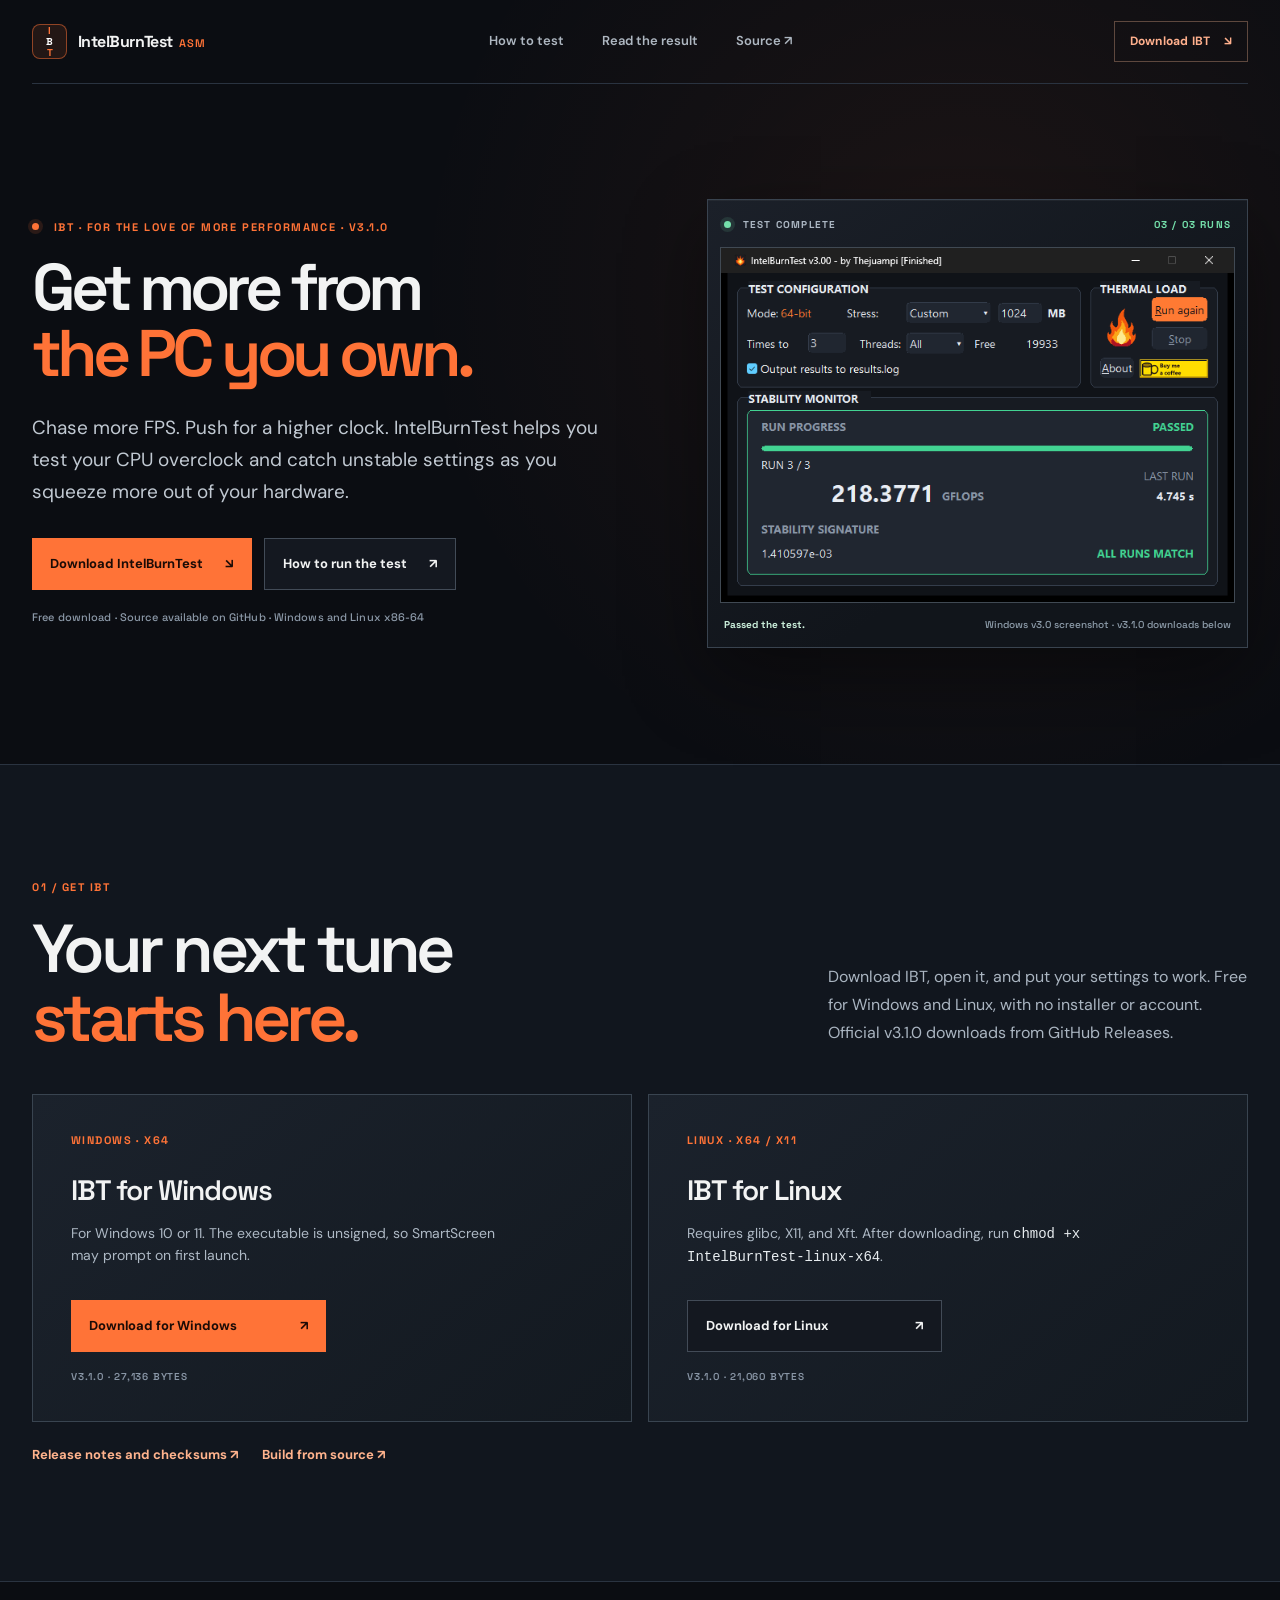
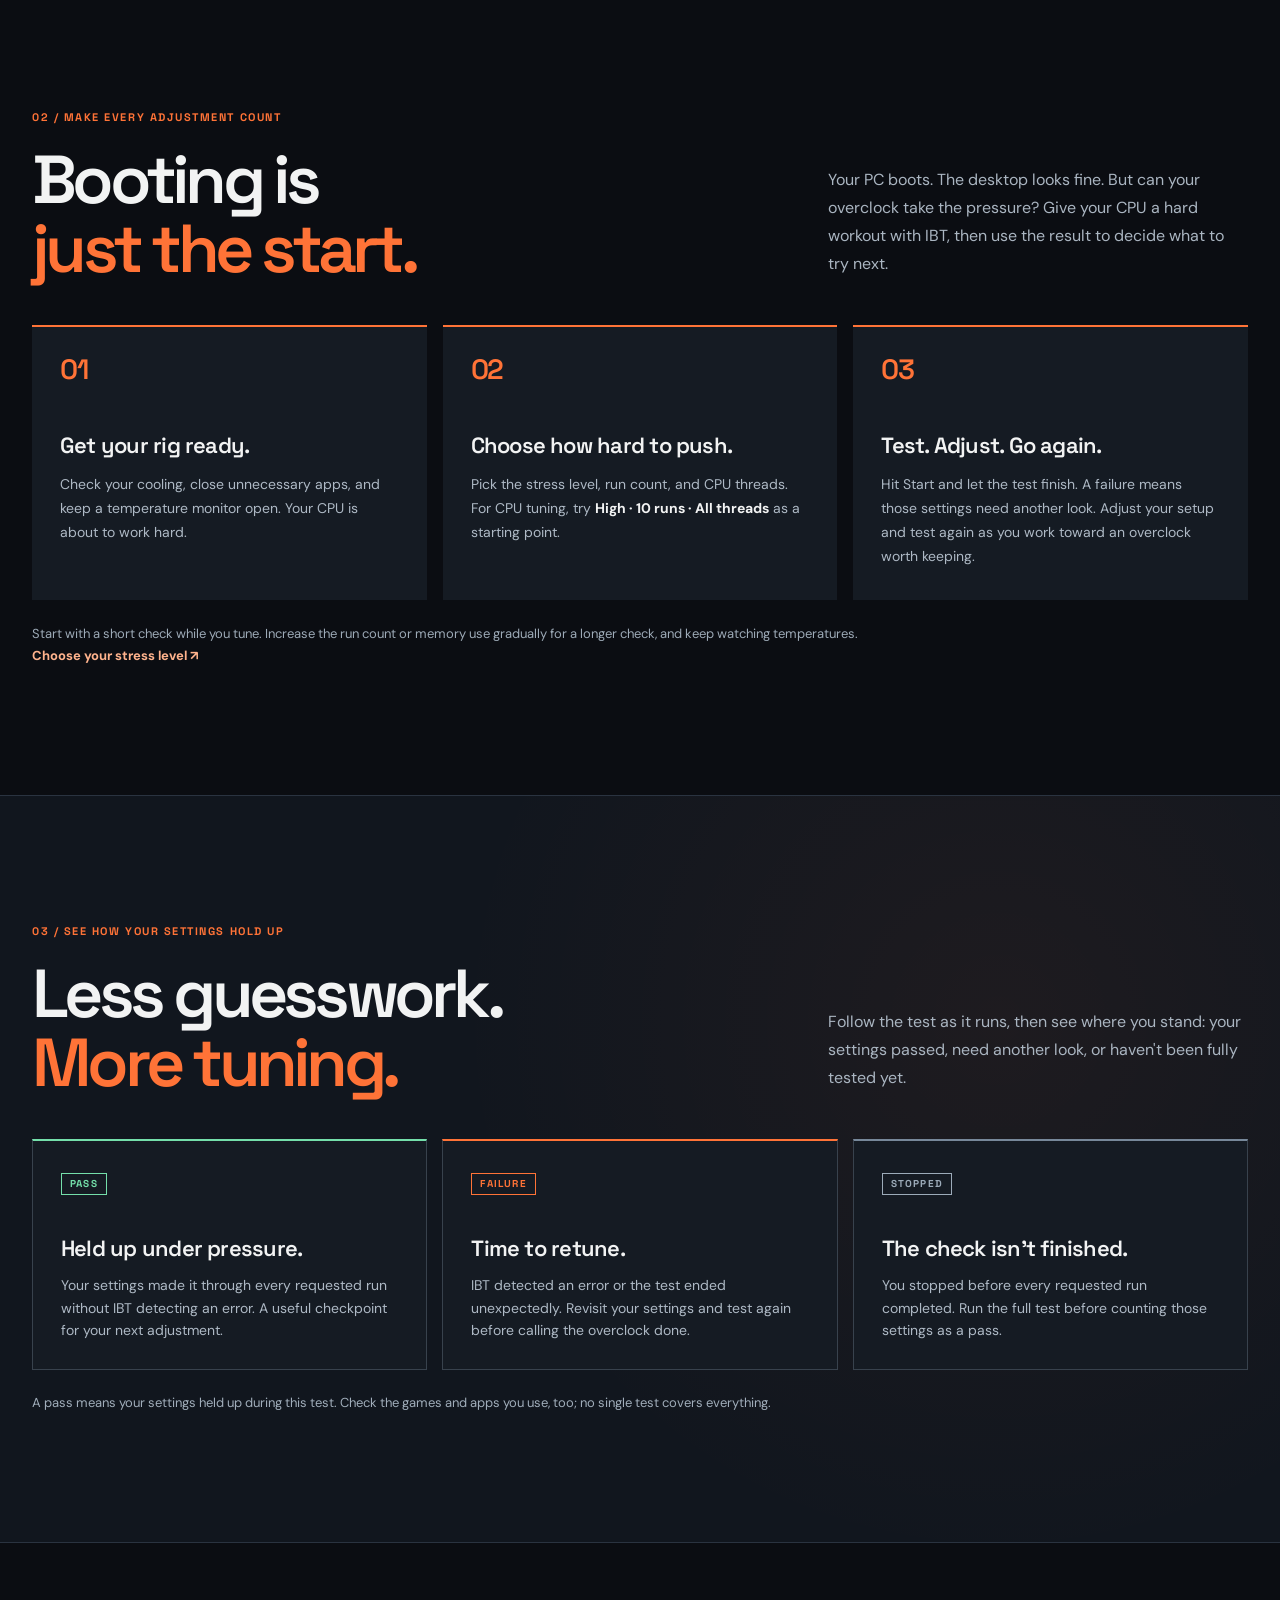
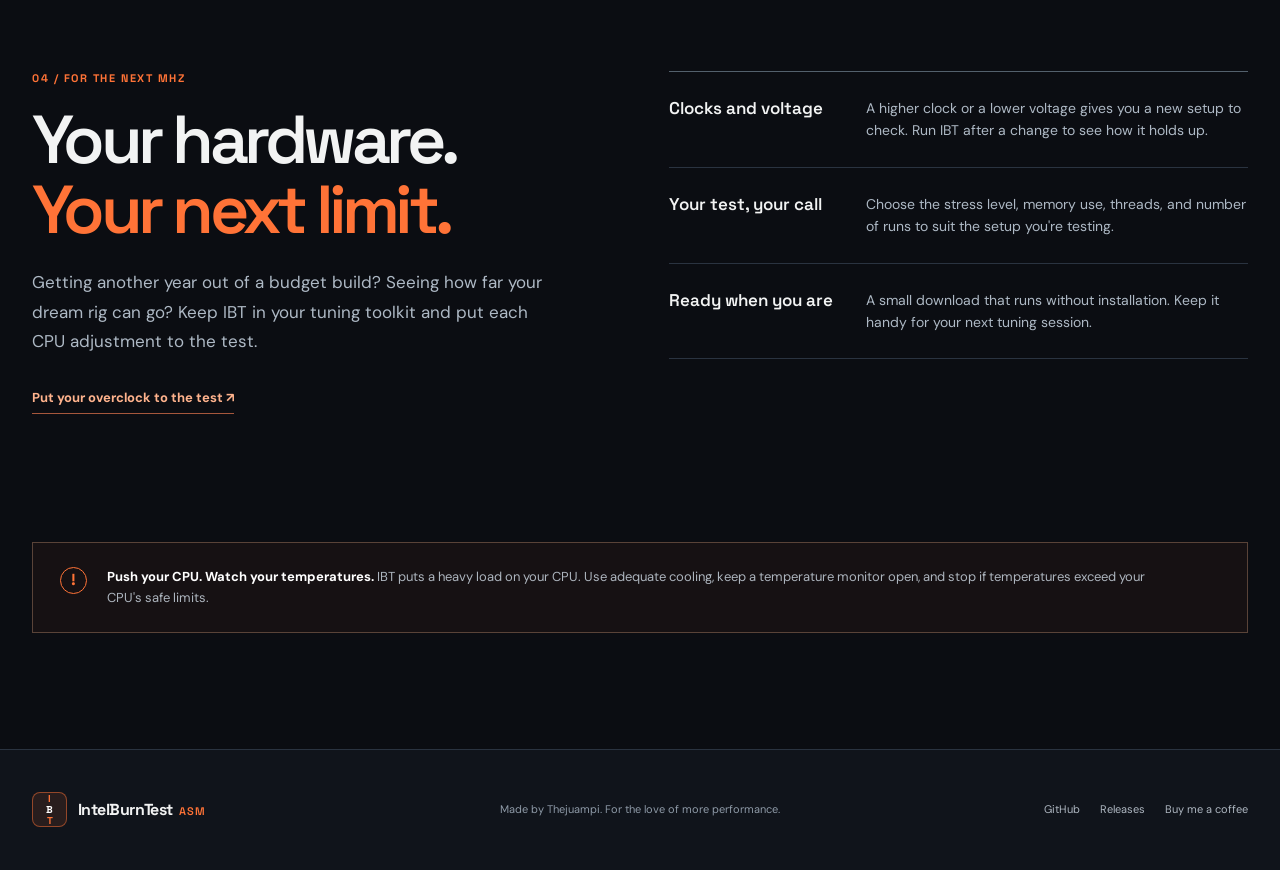
==== commit d6814177: "Rewrite website copy for hardware and overclock enthusiasts" ====
--- a/index.html
+++ b/index.html
@@ -4,13 +4,13 @@
   <meta charset="utf-8">
   <meta name="viewport" content="width=device-width, initial-scale=1">
   <meta name="theme-color" content="#0b0d12">
-  <meta name="description" content="Test your CPU overclock with IntelBurnTest ASM (IBT). Choose a Windows or Linux build, run a sustained workload, and see whether every completed run agrees.">
+  <meta name="description" content="Get more from the PC you own. IntelBurnTest helps you test your CPU overclock and catch unstable settings as you push your hardware further. Free for Windows and Linux.">
   <meta property="og:type" content="website">
-  <meta property="og:title" content="IntelBurnTest ASM — Is your CPU overclock stable?">
-  <meta property="og:description" content="Stress your CPU overclock, compare every completed run, and get a clear stability verdict under load.">
+  <meta property="og:title" content="IntelBurnTest ASM — Get more from the PC you own.">
+  <meta property="og:description" content="Chase more FPS. Push for a higher clock. Test your CPU overclock with IntelBurnTest as you squeeze more out of your hardware.">
   <meta property="og:image" content="https://thejuampi.github.io/ibt-asm/assets/ibt-passed.webp">
   <meta property="og:image:alt" content="IntelBurnTest showing three completed runs with matching results">
-  <title>IntelBurnTest ASM (IBT) — CPU Overclock Stability Test</title>
+  <title>IntelBurnTest ASM (IBT) — Put Your Overclock to the Test</title>
   <link rel="icon" href="favicon.svg" type="image/svg+xml">
   <link rel="preload" href="assets/ibt-passed.webp" as="image" type="image/webp">
   <link rel="stylesheet" href="styles.css">
@@ -34,39 +34,39 @@
   <main id="main">
     <section class="hero wrap" id="top" aria-labelledby="hero-title">
       <div class="hero-copy">
-        <p class="eyebrow"><span class="live-dot" aria-hidden="true"></span> IBT · CPU OVERCLOCK STABILITY TEST · V3.1.0</p>
-        <h1 id="hero-title">Is your overclock<br><em>actually stable?</em></h1>
-        <p class="hero-lede">Raised the clocks? Put your CPU under sustained load and see if the results hold up. IBT repeats a demanding numerical workload and flags a run that disagrees.</p>
+        <p class="eyebrow"><span class="live-dot" aria-hidden="true"></span> IBT · FOR THE LOVE OF MORE PERFORMANCE · V3.1.0</p>
+        <h1 id="hero-title">Get more from<br><em>the PC you own.</em></h1>
+        <p class="hero-lede">Chase more FPS. Push for a higher clock. IntelBurnTest helps you test your CPU overclock and catch unstable settings as you squeeze more out of your hardware.</p>
         <div class="hero-actions">
-          <a class="button button-primary" href="#download">Choose your download <span aria-hidden="true">↘</span></a>
+          <a class="button button-primary" href="#download">Download IntelBurnTest <span aria-hidden="true">↘</span></a>
           <a class="button button-ghost" href="#how-to">How to run the test <span aria-hidden="true">↗</span></a>
         </div>
         <p class="hero-note">Free download · Source available on GitHub · Windows and Linux x86-64</p>
       </div>
       <figure class="result-visual">
-        <div class="visual-topline"><span class="status-light" aria-hidden="true"></span> A COMPLETED CHECK <span>03 / 03 RUNS</span></div>
+        <div class="visual-topline"><span class="status-light" aria-hidden="true"></span> TEST COMPLETE <span>03 / 03 RUNS</span></div>
         <img src="assets/ibt-passed.webp" width="636" height="439" alt="IntelBurnTest Stability Monitor showing three completed runs, a passed verdict, and matching results">
-        <figcaption><strong>Every completed run matched.</strong><span>Windows v3.0 screenshot · v3.1.0 downloads below</span></figcaption>
+        <figcaption><strong>Passed the test.</strong><span>Windows v3.0 screenshot · v3.1.0 downloads below</span></figcaption>
       </figure>
     </section>
 
     <section class="download-band" id="download" aria-labelledby="download-title">
       <div class="wrap">
         <div class="section-heading">
-          <div><p class="eyebrow">01 / GET IBT</p><h2 id="download-title">Choose your platform.<br><em>Start testing.</em></h2></div>
-          <p>Official v3.1.0 builds from GitHub Releases. Each platform gets one native executable, with no installer or account.</p>
+          <div><p class="eyebrow">01 / GET IBT</p><h2 id="download-title">Your next tune<br><em>starts here.</em></h2></div>
+          <p>Download IBT, open it, and put your settings to work. Free for Windows and Linux, with no installer or account. Official v3.1.0 downloads from GitHub Releases.</p>
         </div>
         <div class="download-grid">
           <article class="download-card">
             <span class="platform-label">WINDOWS · X64</span>
-            <h3>IntelBurnTest.exe</h3>
+            <h3>IBT for Windows</h3>
             <p>For Windows 10 or 11. The executable is unsigned, so SmartScreen may prompt on first launch.</p>
             <a class="button button-primary" href="https://github.com/Thejuampi/ibt-asm/releases/download/v3.1.0/IntelBurnTest.exe">Download for Windows <span aria-hidden="true">↗</span></a>
             <span class="file-detail">V3.1.0 · 27,136 BYTES</span>
           </article>
           <article class="download-card">
             <span class="platform-label">LINUX · X64 / X11</span>
-            <h3>IntelBurnTest-linux-x64</h3>
+            <h3>IBT for Linux</h3>
             <p>Requires glibc, X11, and Xft. After downloading, run <code>chmod +x IntelBurnTest-linux-x64</code>.</p>
             <a class="button button-outline" href="https://github.com/Thejuampi/ibt-asm/releases/download/v3.1.0/IntelBurnTest-linux-x64">Download for Linux <span aria-hidden="true">↗</span></a>
             <span class="file-detail">V3.1.0 · 21,060 BYTES</span>
@@ -78,49 +78,49 @@
 
     <section class="how-to wrap section" id="how-to" aria-labelledby="how-title">
       <div class="section-heading">
-        <div><p class="eyebrow">02 / RUN A USEFUL CHECK</p><h2 id="how-title">Test the tune<br><em>you plan to use.</em></h2></div>
-        <p>Choose a workload, watch temperatures, and let every requested run finish. You can start small and increase pressure as you tune.</p>
+        <div><p class="eyebrow">02 / MAKE EVERY ADJUSTMENT COUNT</p><h2 id="how-title">Booting is<br><em>just the start.</em></h2></div>
+        <p>Your PC boots. The desktop looks fine. But can your overclock take the pressure? Give your CPU a hard workout with IBT, then use the result to decide what to try next.</p>
       </div>
       <div class="steps">
-        <article><span class="step-number">01</span><h3>Get ready for heat.</h3><p>Check your cooling, close unnecessary apps, and keep a temperature monitor open during the test.</p></article>
-        <article><span class="step-number">02</span><h3>Set the workload.</h3><p>Choose stress level, run count, and threads. For CPU tuning, <strong>High · 10 runs · All threads</strong> is one suggested starting point.</p></article>
-        <article><span class="step-number">03</span><h3>Run it to completion.</h3><p>Press Start and wait for the verdict. If IBT finds a mismatch, adjust the setup and test again.</p></article>
+        <article><span class="step-number">01</span><h3>Get your rig ready.</h3><p>Check your cooling, close unnecessary apps, and keep a temperature monitor open. Your CPU is about to work hard.</p></article>
+        <article><span class="step-number">02</span><h3>Choose how hard to push.</h3><p>Pick the stress level, run count, and CPU threads. For CPU tuning, try <strong>High · 10 runs · All threads</strong> as a starting point.</p></article>
+        <article><span class="step-number">03</span><h3>Test. Adjust. Go again.</h3><p>Hit Start and let the test finish. A failure means those settings need another look. Adjust your setup and test again as you work toward an overclock worth keeping.</p></article>
       </div>
-      <p class="guide-note">Suggested settings are starting points, not universal pass criteria. Increase duration and memory pressure gradually. <a href="https://github.com/Thejuampi/ibt-asm#choosing-a-stress-level">See all stress levels ↗</a></p>
+      <p class="guide-note">Start with a short check while you tune. Increase the run count or memory use gradually for a longer check, and keep watching temperatures. <a href="https://github.com/Thejuampi/ibt-asm#choosing-a-stress-level">Choose your stress level ↗</a></p>
     </section>
 
     <section class="results-band" id="results" aria-labelledby="results-title">
       <div class="wrap section">
         <div class="section-heading">
-          <div><p class="eyebrow">03 / READ THE VERDICT</p><h2 id="results-title">A pass is earned<br><em>run by run.</em></h2></div>
-          <p>The first completed run sets a reference signature. Every later run must match it. GFLOPS reports speed; the matching results determine the stability verdict.</p>
+          <div><p class="eyebrow">03 / SEE HOW YOUR SETTINGS HOLD UP</p><h2 id="results-title">Less guesswork.<br><em>More tuning.</em></h2></div>
+          <p>Follow the test as it runs, then see where you stand: your settings passed, need another look, or haven't been fully tested yet.</p>
         </div>
         <div class="verdict-grid">
-          <article class="verdict-card passed"><span>PASS</span><h3>All runs match.</h3><p>Every requested run completed with the same signature under this workload.</p></article>
-          <article class="verdict-card failed"><span>FAILURE</span><h3>A run disagrees.</h3><p>A numerical mismatch or unexpected termination was detected. Revisit the setup before relying on it.</p></article>
-          <article class="verdict-card stopped"><span>STOPPED</span><h3>No stability verdict.</h3><p>The test ended before all requested runs completed, so it cannot count as a pass.</p></article>
+          <article class="verdict-card passed"><span>PASS</span><h3>Held up under pressure.</h3><p>Your settings made it through every requested run without IBT detecting an error. A useful checkpoint for your next adjustment.</p></article>
+          <article class="verdict-card failed"><span>FAILURE</span><h3>Time to retune.</h3><p>IBT detected an error or the test ended unexpectedly. Revisit your settings and test again before calling the overclock done.</p></article>
+          <article class="verdict-card stopped"><span>STOPPED</span><h3>The check isn't finished.</h3><p>You stopped before every requested run completed. Run the full test before counting those settings as a pass.</p></article>
         </div>
-        <p class="result-limit">A pass shows repeatable results under this workload. It cannot guarantee stability in every application or workload.</p>
+        <p class="result-limit">A pass means your settings held up during this test. Check the games and apps you use, too; no single test covers everything.</p>
       </div>
     </section>
 
     <section class="technical wrap section" aria-labelledby="technical-title">
       <div>
-        <p class="eyebrow">04 / UNDER THE HOOD</p>
-        <h2 id="technical-title">What IBT runs<br><em>on your CPU.</em></h2>
-        <p>The Windows and Linux builds share one x86-64 assembly numerical core. Each has a native interface; the test workload stays the same.</p>
-        <a class="text-link" href="https://github.com/Thejuampi/ibt-asm">Inspect the source ↗</a>
+        <p class="eyebrow">04 / FOR THE NEXT MHZ</p>
+        <h2 id="technical-title">Your hardware.<br><em>Your next limit.</em></h2>
+        <p>Getting another year out of a budget build? Seeing how far your dream rig can go? Keep IBT in your tuning toolkit and put each CPU adjustment to the test.</p>
+        <a class="text-link" href="#download">Put your overclock to the test ↗</a>
       </div>
       <div class="technical-list">
-        <div><strong>Sustained load</strong><span>Repeated numerical work keeps the selected CPU threads under pressure.</span></div>
-        <div><strong>Automatic CPU path</strong><span>IBT selects SSE2, AVX, or AVX2 at startup.</span></div>
-        <div><strong>In-process kernels</strong><span>No separate LINPACK executable or MKL installation is needed.</span></div>
+        <div><strong>Clocks and voltage</strong><span>A higher clock or a lower voltage gives you a new setup to check. Run IBT after a change to see how it holds up.</span></div>
+        <div><strong>Your test, your call</strong><span>Choose the stress level, memory use, threads, and number of runs to suit the setup you're testing.</span></div>
+        <div><strong>Ready when you are</strong><span>A small download that runs without installation. Keep it handy for your next tuning session.</span></div>
       </div>
     </section>
 
-    <aside class="safety wrap" aria-label="Safety note"><span class="safety-icon" aria-hidden="true">!</span><p><strong>Expect heat.</strong> IBT intentionally drives sustained CPU load and power draw. Monitor temperatures and stop if the system exceeds safe operating limits.</p></aside>
+    <aside class="safety wrap" aria-label="Safety note"><span class="safety-icon" aria-hidden="true">!</span><p><strong>Push your CPU. Watch your temperatures.</strong> IBT puts a heavy load on your CPU. Use adequate cooling, keep a temperature monitor open, and stop if temperatures exceed your CPU's safe limits.</p></aside>
   </main>
 
-  <footer class="site-footer"><div class="wrap footer-grid"><a class="brand" href="#top"><span class="brand-icon" aria-hidden="true">I<span>B</span>T</span><span>IntelBurnTest <small>ASM</small></span></a><p>Made by Thejuampi. Built to help spot unstable overclocks.</p><div><a href="https://github.com/Thejuampi/ibt-asm">GitHub</a><a href="https://github.com/Thejuampi/ibt-asm/releases">Releases</a><a href="https://buymeacoffee.com/thejuampi">Buy me a coffee</a></div></div></footer>
+  <footer class="site-footer"><div class="wrap footer-grid"><a class="brand" href="#top"><span class="brand-icon" aria-hidden="true">I<span>B</span>T</span><span>IntelBurnTest <small>ASM</small></span></a><p>Made by Thejuampi. For the love of more performance.</p><div><a href="https://github.com/Thejuampi/ibt-asm">GitHub</a><a href="https://github.com/Thejuampi/ibt-asm/releases">Releases</a><a href="https://buymeacoffee.com/thejuampi">Buy me a coffee</a></div></div></footer>
 </body>
 </html>
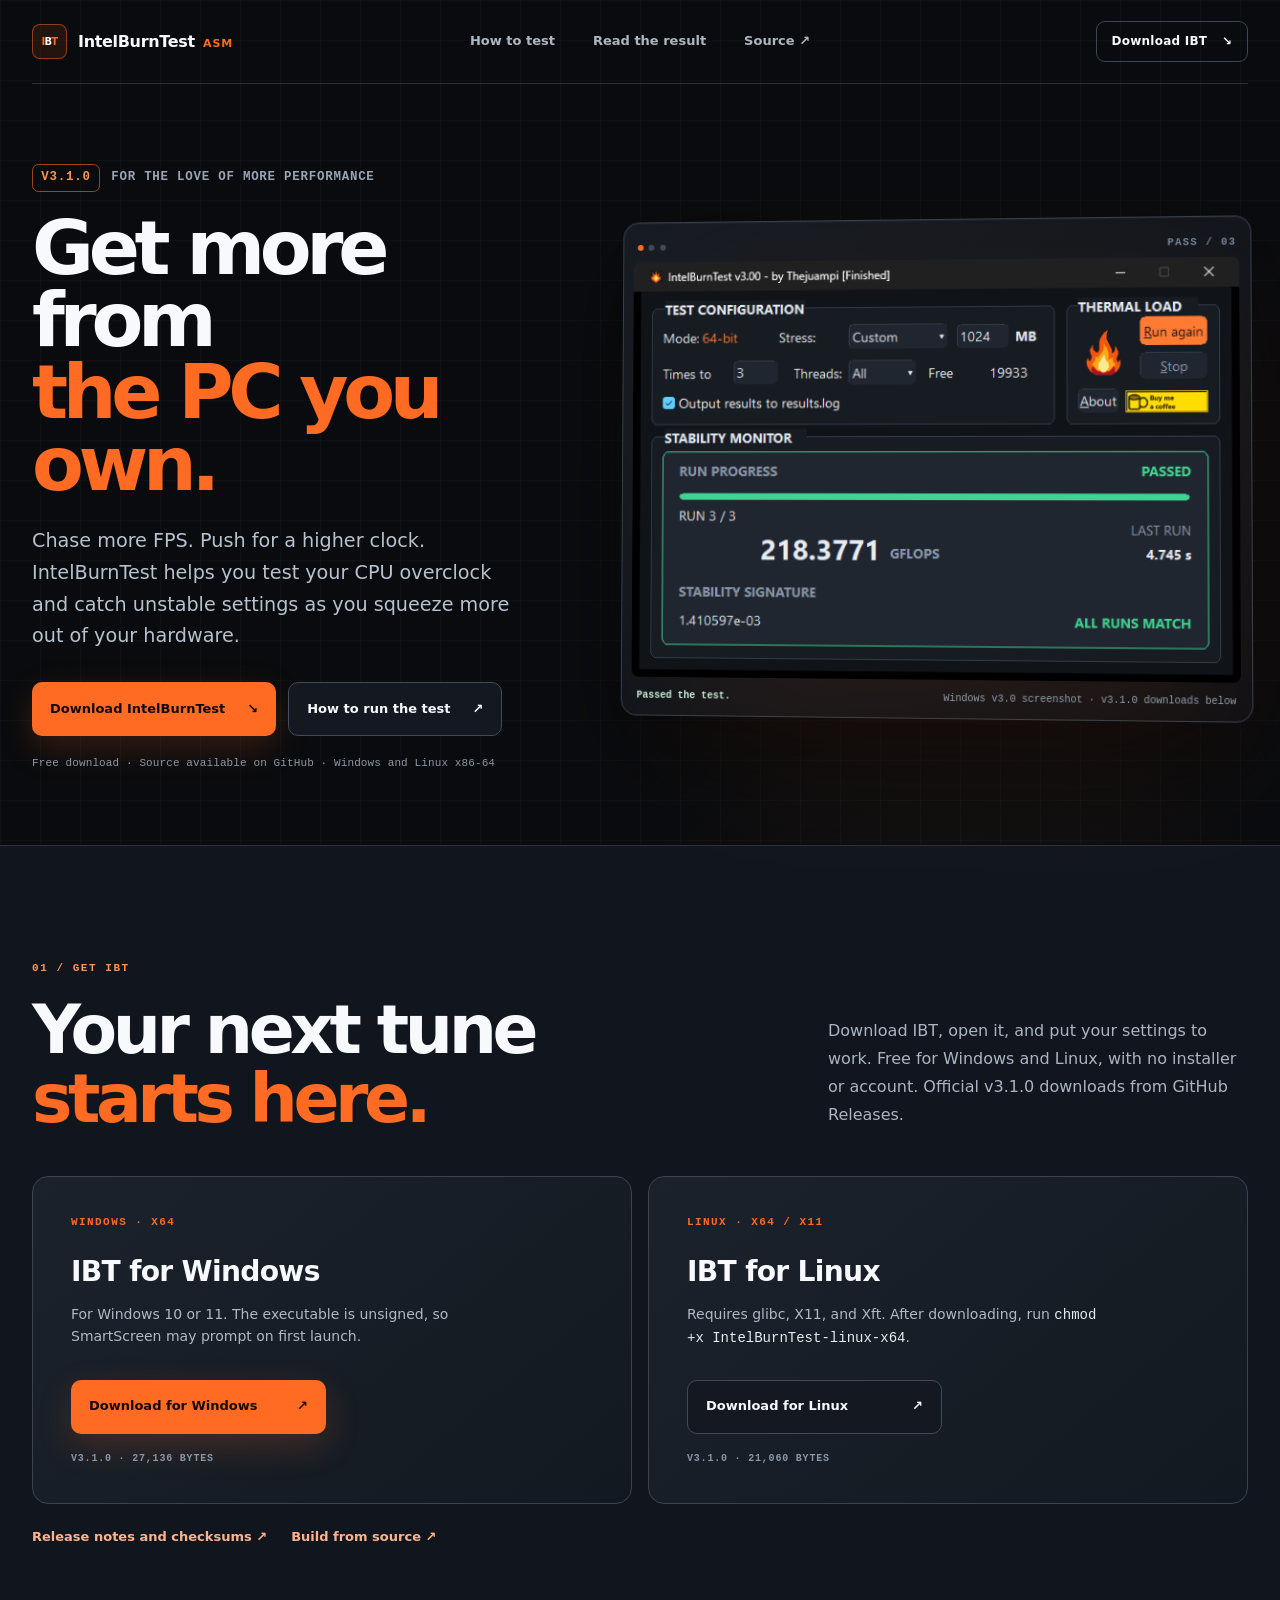
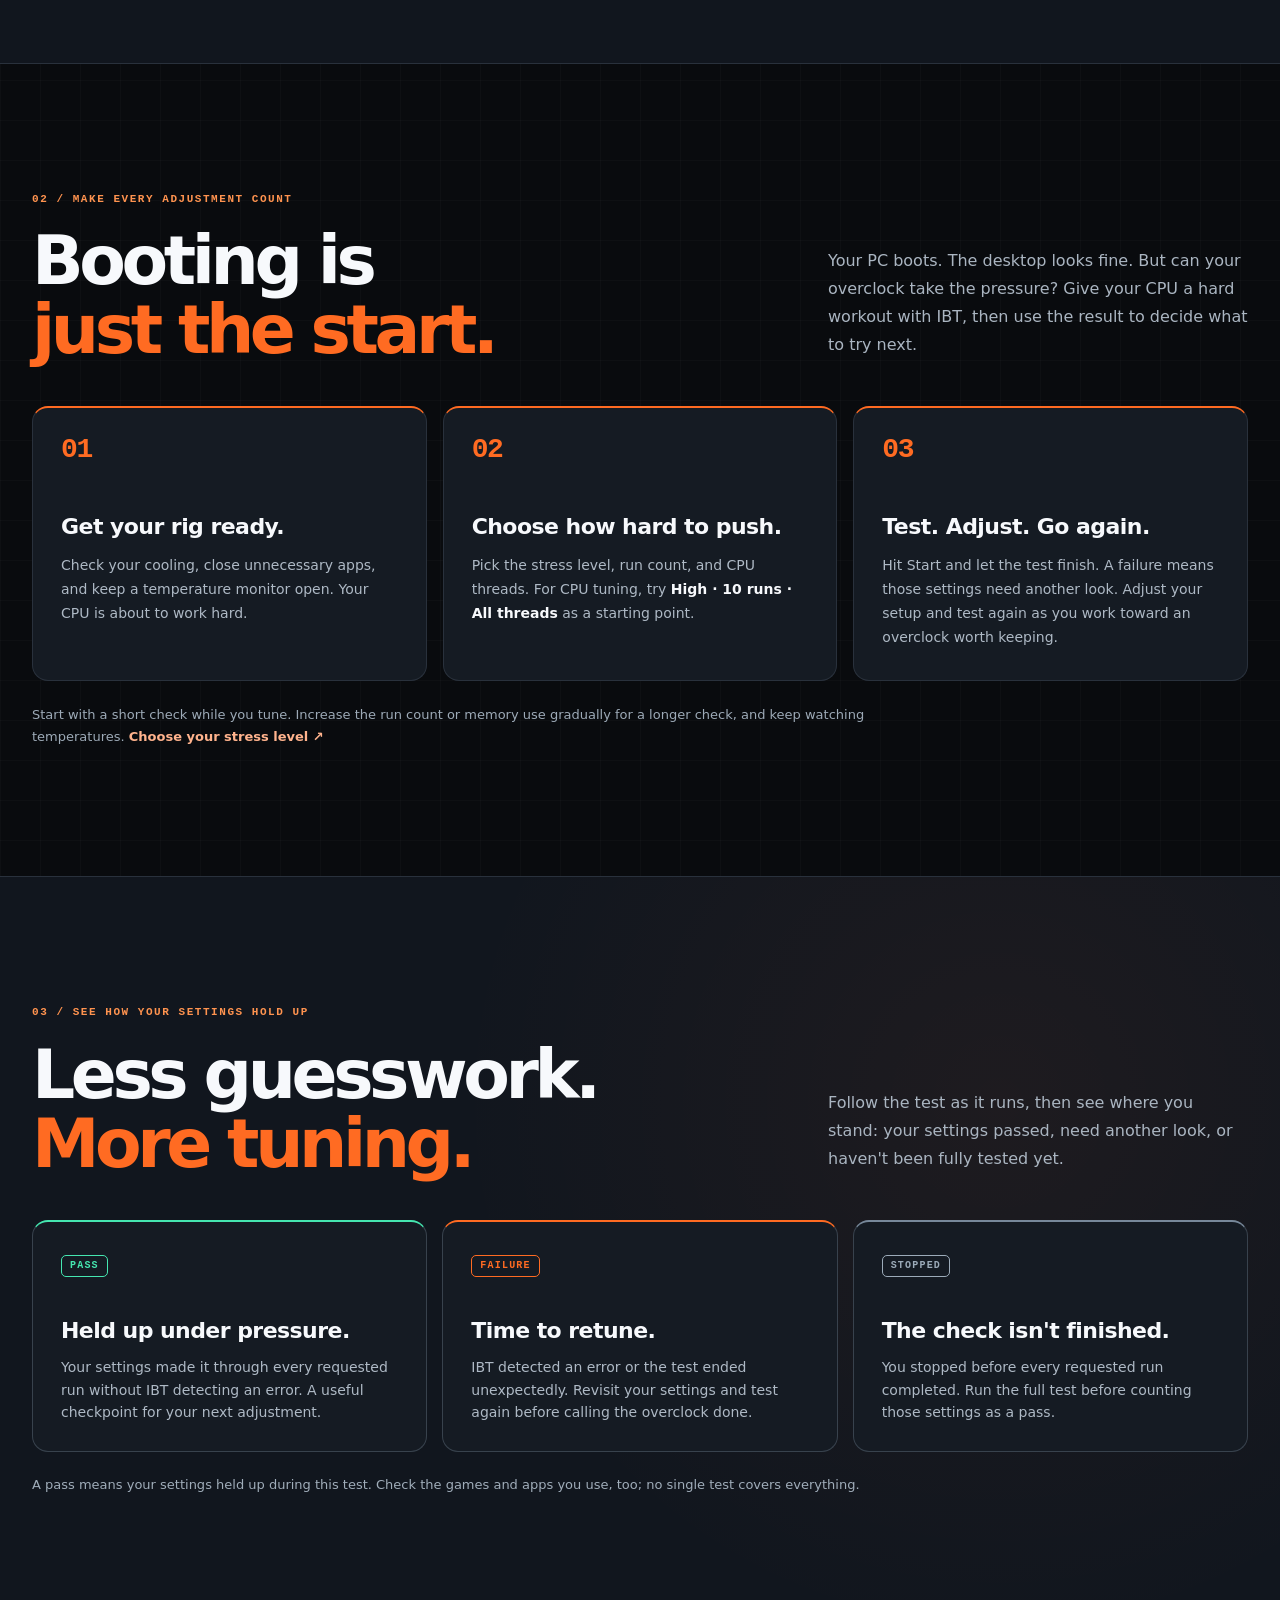
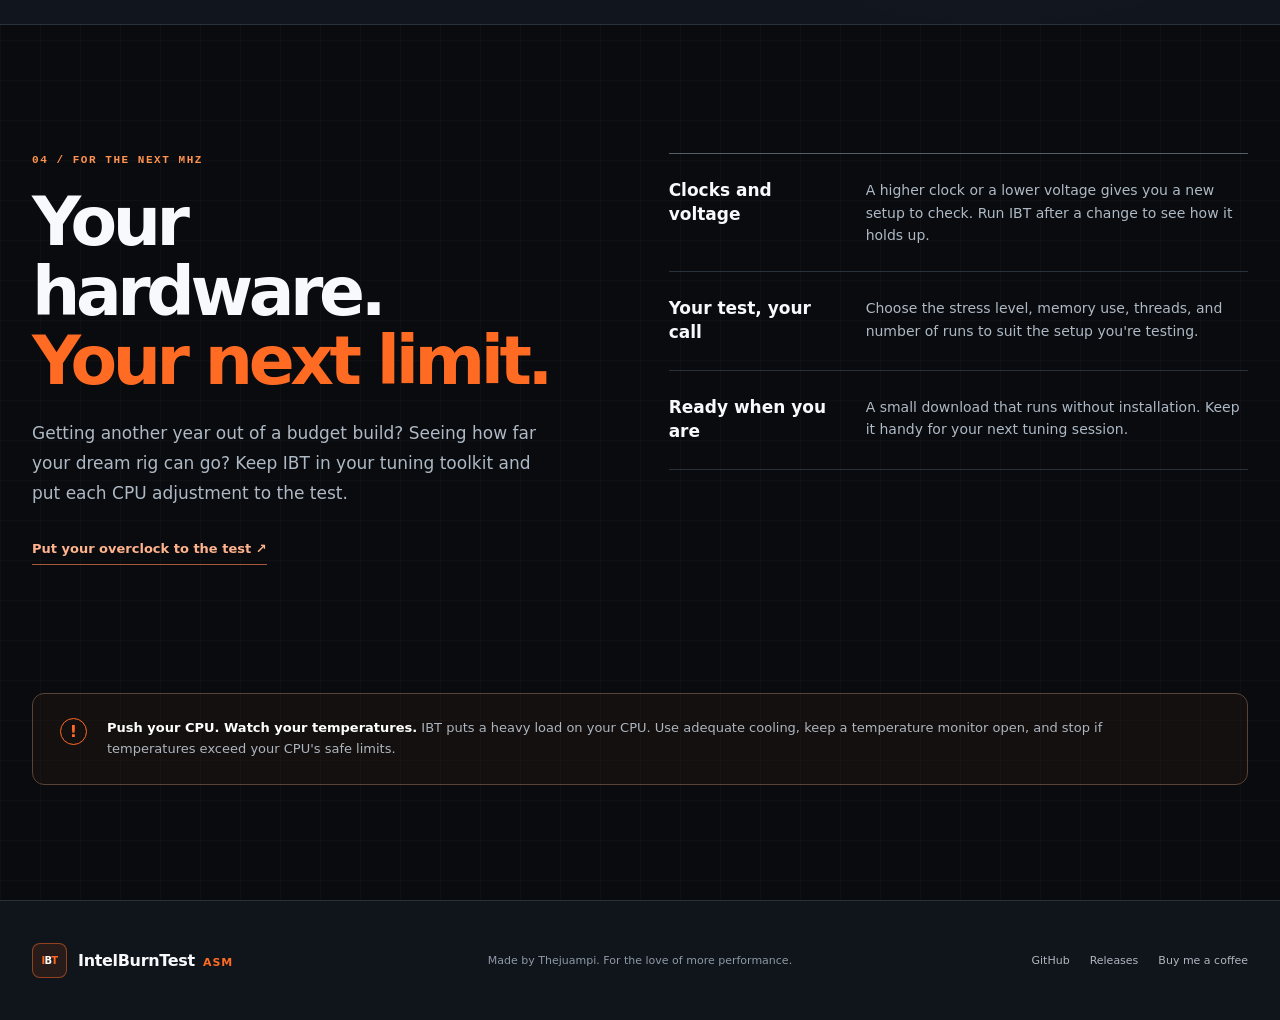
==== commit b9add6de: "Restore rounded 3D screenshot and original visual style" ====
--- a/index.html
+++ b/index.html
@@ -3,7 +3,7 @@
 <head>
   <meta charset="utf-8">
   <meta name="viewport" content="width=device-width, initial-scale=1">
-  <meta name="theme-color" content="#0b0d12">
+  <meta name="theme-color" content="#090b0e">
   <meta name="description" content="Get more from the PC you own. IntelBurnTest helps you test your CPU overclock and catch unstable settings as you push your hardware further. Free for Windows and Linux.">
   <meta property="og:type" content="website">
   <meta property="og:title" content="IntelBurnTest ASM — Get more from the PC you own.">
@@ -34,7 +34,7 @@
   <main id="main">
     <section class="hero wrap" id="top" aria-labelledby="hero-title">
       <div class="hero-copy">
-        <p class="eyebrow"><span class="live-dot" aria-hidden="true"></span> IBT · FOR THE LOVE OF MORE PERFORMANCE · V3.1.0</p>
+        <p class="hero-kicker"><span>v3.1.0</span> For the love of more performance</p>
         <h1 id="hero-title">Get more from<br><em>the PC you own.</em></h1>
         <p class="hero-lede">Chase more FPS. Push for a higher clock. IntelBurnTest helps you test your CPU overclock and catch unstable settings as you squeeze more out of your hardware.</p>
         <div class="hero-actions">
@@ -44,7 +44,7 @@
         <p class="hero-note">Free download · Source available on GitHub · Windows and Linux x86-64</p>
       </div>
       <figure class="result-visual">
-        <div class="visual-topline"><span class="status-light" aria-hidden="true"></span> TEST COMPLETE <span>03 / 03 RUNS</span></div>
+        <div class="visual-topline" aria-hidden="true"><span></span><span></span><span></span><b>PASS / 03</b></div>
         <img src="assets/ibt-passed.webp" width="636" height="439" alt="IntelBurnTest Stability Monitor showing three completed runs, a passed verdict, and matching results">
         <figcaption><strong>Passed the test.</strong><span>Windows v3.0 screenshot · v3.1.0 downloads below</span></figcaption>
       </figure>
--- a/styles.css
+++ b/styles.css
@@ -1,16 +1,16 @@
-@import url('https://fonts.googleapis.com/css2?family=DM+Sans:wght@400;500;600;700&family=Space+Grotesk:wght@400;500;600;700&display=swap');
-
 :root {
   color-scheme: dark;
-  --bg: #0b0d12;
-  --panel: #121720;
-  --panel-2: #1a202a;
-  --line: #2a3340;
-  --text: #f2f3f3;
-  --muted: #a0aab6;
-  --orange: #ff7337;
-  --green: #74dfaa;
-  --width: 1280px;
+  --bg: #090b0e;
+  --panel: #10141a;
+  --panel-2: #151b23;
+  --line: #29313c;
+  --text: #f7f9fc;
+  --muted: #99a5b5;
+  --orange: #ff6b22;
+  --green: #45e6b0;
+  --width: 1240px;
+  --font: "Segoe UI Variable", "Segoe UI", system-ui, sans-serif;
+  --mono: ui-monospace, "Cascadia Code", monospace;
 }
 
 *, *::before, *::after { box-sizing: border-box; }
@@ -18,9 +18,14 @@
 body {
   margin: 0;
   min-width: 320px;
-  background: radial-gradient(circle at 75% 7%, rgba(255,115,55,.07), transparent 34rem), var(--bg);
+  background:
+    radial-gradient(circle at 75% 28%, rgba(255,107,34,.09), transparent 29rem),
+    linear-gradient(rgba(255,255,255,.018) 1px, transparent 1px),
+    linear-gradient(90deg, rgba(255,255,255,.018) 1px, transparent 1px),
+    var(--bg);
+  background-size: auto, 40px 40px, 40px 40px, auto;
   color: var(--text);
-  font: 400 16px/1.6 'DM Sans', 'Segoe UI', system-ui, sans-serif;
+  font: 400 16px/1.6 var(--font);
   -webkit-font-smoothing: antialiased;
 }
 a { color: inherit; text-decoration: none; }
@@ -28,10 +33,10 @@
 ::selection { color: #180c07; background: var(--orange); }
 :focus-visible { outline: 2px solid var(--orange); outline-offset: 4px; }
 .wrap { width: min(calc(100% - 64px), var(--width)); margin-inline: auto; }
-.skip-link { position: fixed; z-index: 10; top: 12px; left: 12px; padding: 10px 16px; background: var(--text); color: var(--bg); transform: translateY(-160%); }
+.skip-link { position: fixed; z-index: 10; top: 12px; left: 12px; padding: 10px 16px; border-radius: 9px; background: var(--text); color: var(--bg); transform: translateY(-160%); }
 .skip-link:focus { transform: none; }
 h1, h2, h3, p, figure { margin-top: 0; }
-h1, h2, h3 { font-family: 'Space Grotesk', 'Segoe UI', sans-serif; }
+h1, h2, h3 { font-family: var(--font); }
 h1 em, h2 em { color: var(--orange); font-style: normal; }
 
 .site-header {
@@ -42,60 +47,63 @@
   gap: 28px;
   border-bottom: 1px solid var(--line);
 }
-.brand { width: fit-content; display: inline-flex; align-items: center; gap: 11px; font: 700 16px/1 'Space Grotesk', sans-serif; letter-spacing: -.035em; white-space: nowrap; }
-.brand small { margin-left: 3px; color: var(--orange); font: 600 11px/1 'Space Grotesk', sans-serif; letter-spacing: .08em; }
-.brand-icon { width: 35px; height: 35px; display: grid; place-items: center; border: 1px solid rgba(255,115,55,.5); border-radius: 8px; background: rgba(255,115,55,.1); color: var(--orange); font: 700 10px/1 'Space Grotesk', sans-serif; letter-spacing: -.08em; }
+.brand { width: fit-content; display: inline-flex; align-items: center; gap: 11px; font: 650 16px/1 var(--font); letter-spacing: -.02em; white-space: nowrap; }
+.brand small { margin-left: 3px; color: var(--orange); font: 650 11px/1 var(--font); letter-spacing: .08em; }
+.brand-icon { width: 35px; height: 35px; display: flex; align-items: center; justify-content: center; border: 1px solid rgba(255,107,34,.5); border-radius: 8px; background: rgba(255,107,34,.1); color: var(--orange); font: 700 10px/1 var(--font); letter-spacing: -.08em; }
 .brand-icon span { color: #fff; }
 .site-header nav { display: flex; gap: clamp(18px, 3vw, 38px); color: #aeb7c1; font-size: 13px; font-weight: 600; white-space: nowrap; }
 .site-header nav a:hover, .site-footer a:hover { color: var(--orange); }
-.header-cta { justify-self: end; border: 1px solid #5e483e; padding: 10px 15px; color: #ffb08d; font-size: 12px; font-weight: 700; letter-spacing: .02em; transition: background .2s, border-color .2s; }
+.header-cta { justify-self: end; border: 1px solid #3b4654; border-radius: 9px; padding: 10px 15px; color: var(--text); font-size: 12px; font-weight: 650; letter-spacing: .02em; transition: background .2s, border-color .2s; }
 .header-cta:hover { border-color: var(--orange); background: rgba(255,115,55,.08); }
 .header-cta span { margin-left: 10px; }
 
-.hero { display: grid; grid-template-columns: minmax(0, 1.05fr) minmax(0, .95fr); align-items: center; gap: clamp(42px, 6vw, 90px); padding-block: clamp(90px, 9vw, 132px); }
+.hero { display: grid; grid-template-columns: minmax(0, .88fr) minmax(500px, 1.12fr); align-items: center; gap: clamp(3rem, 7vw, 7rem); min-height: 690px; padding-block: 5rem 4.5rem; }
 .hero-copy { min-width: 0; }
-.eyebrow { margin: 0 0 20px; color: var(--orange); font: 700 11px/1.3 'Space Grotesk', sans-serif; letter-spacing: .14em; text-transform: uppercase; }
-.live-dot, .status-light { display: inline-block; width: 7px; height: 7px; border-radius: 50%; background: var(--orange); box-shadow: 0 0 0 4px rgba(255,115,55,.13); vertical-align: 1px; margin-right: 10px; }
-h1 { margin-bottom: 25px; font-size: clamp(53px, 5.15vw, 76px); line-height: 1; font-weight: 600; letter-spacing: -.078em; }
-.hero-lede { max-width: 600px; margin-bottom: 30px; color: #c1c9d2; font-size: clamp(17px, 1.55vw, 19px); line-height: 1.7; }
+.eyebrow { margin: 0 0 20px; color: #ff934f; font: 700 11px/1.3 var(--mono); letter-spacing: .14em; text-transform: uppercase; }
+.hero-kicker { display: flex; align-items: center; gap: .7rem; margin: 0 0 1.35rem; color: var(--muted); font: 650 .78rem/1.2 var(--mono); letter-spacing: .06em; text-transform: uppercase; }
+.hero-kicker span { flex-shrink: 0; padding: .34rem .52rem; border: 1px solid rgba(255,107,34,.6); border-radius: .4rem; color: #ff934f; }
+h1 { margin-bottom: 25px; font-size: clamp(3.4rem, 5.9vw, 5.7rem); line-height: .95; font-weight: 780; letter-spacing: -.07em; }
+.hero-lede { max-width: 36rem; margin-bottom: 30px; color: #b8c1ce; font-size: clamp(1.05rem, 1.5vw, 1.22rem); line-height: 1.65; }
 .hero-actions { display: flex; gap: 12px; flex-wrap: wrap; }
-.button { min-height: 52px; display: inline-flex; justify-content: space-between; align-items: center; gap: 22px; padding: 12px 18px; font-size: 13px; font-weight: 700; transition: transform .2s, background .2s, border-color .2s; }
+.button { min-height: 54px; display: inline-flex; justify-content: space-between; align-items: center; gap: 22px; padding: 12px 18px; border-radius: 10px; font-size: 13px; font-weight: 700; transition: transform .2s, background .2s, border-color .2s, box-shadow .2s; }
 .button:hover { transform: translateY(-2px); }
-.button-primary { background: var(--orange); color: #1b0b06; }
-.button-primary:hover { background: #ff9361; }
+.button-primary { background: var(--orange); color: #140803; box-shadow: 0 12px 35px rgba(255,107,34,.19); }
+.button-primary:hover { background: #ff9361; box-shadow: 0 15px 42px rgba(255,107,34,.3); }
 .button-ghost, .button-outline { border: 1px solid #424b57; background: #141820; }
 .button-ghost:hover, .button-outline:hover { border-color: var(--orange); background: #1d222c; }
-.hero-note { margin: 19px 0 0; color: #8b98a7; font: 500 11px/1.6 'Space Grotesk', sans-serif; letter-spacing: .01em; }
-.result-visual { min-width: 0; margin: 0; padding: 12px; border: 1px solid #39434f; background: linear-gradient(145deg, #1b2029, #11151b 65%); box-shadow: 0 28px 75px rgba(0,0,0,.4), inset 0 1px rgba(255,255,255,.045); }
-.visual-topline { display: flex; align-items: center; gap: 2px; padding: 6px 4px 16px; color: #abb6c2; font: 700 10px/1.3 'Space Grotesk', sans-serif; letter-spacing: .12em; }
-.visual-topline .status-light { background: var(--green); box-shadow: 0 0 0 4px rgba(116,223,170,.12); }
-.visual-topline span:last-child { margin-left: auto; color: var(--green); }
-.result-visual img { display: block; width: 100%; height: auto; border: 1px solid #404953; }
-.result-visual figcaption { display: flex; flex-wrap: wrap; justify-content: space-between; gap: 3px 15px; padding: 14px 4px 3px; color: #8f9eac; font: 500 10px/1.5 'Space Grotesk', sans-serif; }
+.hero-note { margin: 19px 0 0; color: #8b98a7; font: 500 11px/1.6 var(--mono); letter-spacing: .01em; }
+.result-visual { position: relative; isolation: isolate; min-width: 0; margin: 0; padding: .65rem; border: 1px solid #353f4c; border-radius: 1rem; background: linear-gradient(145deg, #171c23, #0c0f13); box-shadow: 0 35px 90px rgba(0,0,0,.52), inset 0 1px rgba(255,255,255,.05); transform: perspective(1100px) rotateY(-3deg) rotateX(1deg); }
+.result-visual::before { content: ""; position: absolute; z-index: -1; inset: 15% 3% -8% 12%; background: var(--orange); opacity: .08; filter: blur(70px); pointer-events: none; }
+.visual-topline { height: 30px; display: flex; align-items: center; gap: .35rem; padding: 0 .2rem; }
+.visual-topline span { width: 6px; height: 6px; border-radius: 50%; background: #414a57; }
+.visual-topline span:first-child { background: var(--orange); }
+.visual-topline b { margin-left: auto; color: #778497; font: 650 .65rem/1.3 var(--mono); letter-spacing: .12em; }
+.result-visual img { display: block; width: 100%; height: auto; border-radius: .45rem; background: #0b0d10; }
+.result-visual figcaption { display: flex; flex-wrap: wrap; justify-content: space-between; gap: 3px 15px; padding: .7rem .3rem .1rem; color: #8f9eac; font: 500 10px/1.5 var(--mono); }
 .result-visual figcaption strong { color: #caeeda; font-weight: 700; }
 
 .section { padding-block: clamp(96px, 10vw, 146px); }
 .section-heading { display: flex; justify-content: space-between; align-items: end; gap: 50px; margin-bottom: 42px; }
 .section-heading h2 { margin-bottom: 0; }
 .section-heading > p { max-width: 420px; margin-bottom: 5px; color: #aab5c1; font-size: 16px; line-height: 1.75; }
-h2 { margin-bottom: 24px; font-size: clamp(45px, 5.3vw, 72px); line-height: 1.02; font-weight: 600; letter-spacing: -.07em; }
-h3 { font-size: 22px; font-weight: 600; letter-spacing: -.035em; }
+h2 { margin-bottom: 24px; font-size: clamp(45px, 5.3vw, 72px); line-height: 1.02; font-weight: 750; letter-spacing: -.065em; }
+h3 { font-size: 22px; font-weight: 650; letter-spacing: -.025em; }
 
 .download-band { padding-block: clamp(80px, 9vw, 125px); border-block: 1px solid var(--line); background: #11161e; }
 .download-grid { display: grid; grid-template-columns: 1fr 1fr; gap: 16px; }
-.download-card { min-width: 0; min-height: 328px; display: flex; flex-direction: column; align-items: flex-start; padding: clamp(25px, 3vw, 38px); border: 1px solid #394450; background: linear-gradient(140deg, #1b222c, #131920); }
-.platform-label { margin-bottom: 20px; color: var(--orange); font: 700 11px/1.3 'Space Grotesk', sans-serif; letter-spacing: .13em; }
+.download-card { min-width: 0; min-height: 328px; display: flex; flex-direction: column; align-items: flex-start; padding: clamp(25px, 3vw, 38px); border: 1px solid #394450; border-radius: 16px; background: linear-gradient(140deg, #1b222c, #131920); }
+.platform-label { margin-bottom: 20px; color: var(--orange); font: 700 11px/1.3 var(--mono); letter-spacing: .13em; }
 .download-card h3 { margin-bottom: 9px; font-size: clamp(22px, 2.2vw, 30px); overflow-wrap: anywhere; }
 .download-card p { max-width: 430px; margin-bottom: 22px; color: #aeb9c5; font-size: 14px; }
 .download-card code { color: #e7ecef; overflow-wrap: anywhere; }
 .download-card .button { min-width: min(100%, 255px); margin-top: auto; }
-.file-detail { margin-top: 18px; color: #8996a6; font: 600 10px/1.3 'Space Grotesk', sans-serif; letter-spacing: .08em; }
+.file-detail { margin-top: 18px; color: #8996a6; font: 600 10px/1.3 var(--mono); letter-spacing: .08em; }
 .download-links { display: flex; gap: 24px; flex-wrap: wrap; margin: 23px 0 0; color: #ffb38d; font-size: 13px; font-weight: 700; }
 .download-links a:hover, .guide-note a:hover, .text-link:hover { color: #fff; }
 
 .steps { display: grid; grid-template-columns: repeat(3, 1fr); gap: 16px; }
-.steps article { min-height: 275px; padding: 28px; border-top: 2px solid var(--orange); background: #151b23; }
-.step-number { display: block; margin-bottom: 45px; color: var(--orange); font: 600 28px/1 'Space Grotesk', sans-serif; letter-spacing: -.05em; }
+.steps article { min-height: 275px; padding: 28px; border: 1px solid var(--line); border-top: 2px solid var(--orange); border-radius: 16px; background: #151b23; }
+.step-number { display: block; margin-bottom: 45px; color: var(--orange); font: 600 28px/1 var(--mono); letter-spacing: -.05em; }
 .steps h3 { margin-bottom: 10px; }
 .steps p { margin-bottom: 0; color: #aeb9c5; font-size: 14px; line-height: 1.7; }
 .steps strong { color: var(--text); }
@@ -104,8 +112,8 @@
 
 .results-band { border-block: 1px solid var(--line); background: radial-gradient(circle at 78% 30%, rgba(255,115,55,.055), transparent 34rem), #11161e; }
 .verdict-grid { display: grid; grid-template-columns: repeat(3, 1fr); gap: 15px; }
-.verdict-card { min-height: 220px; padding: 28px; border: 1px solid #38424d; background: #151b23; }
-.verdict-card > span { display: inline-block; margin-bottom: 36px; padding: 5px 8px; border: 1px solid currentColor; color: #9cabb9; font: 700 10px/1 'Space Grotesk', sans-serif; letter-spacing: .12em; }
+.verdict-card { min-height: 220px; padding: 28px; border: 1px solid #38424d; border-radius: 16px; background: #151b23; }
+.verdict-card > span { display: inline-block; margin-bottom: 36px; padding: 5px 8px; border: 1px solid currentColor; border-radius: 5px; color: #9cabb9; font: 700 10px/1 var(--mono); letter-spacing: .12em; }
 .verdict-card.passed { border-top: 2px solid var(--green); }
 .verdict-card.failed { border-top: 2px solid var(--orange); }
 .verdict-card.stopped { border-top: 2px solid #77889a; }
@@ -120,11 +128,11 @@
 .text-link { display: inline-block; margin-top: 14px; padding-bottom: 4px; border-bottom: 1px solid #a6573c; color: #ffb38d; font-size: 13px; font-weight: 700; }
 .technical-list { border-top: 1px solid #53606c; }
 .technical-list > div { display: grid; grid-template-columns: 175px 1fr; gap: 22px; padding: 25px 0; border-bottom: 1px solid var(--line); }
-.technical-list strong { font: 600 17px/1.4 'Space Grotesk', sans-serif; }
+.technical-list strong { font: 650 17px/1.4 var(--font); }
 .technical-list span { color: #aeb9c5; font-size: 14px; }
 
-.safety { display: flex; gap: 20px; align-items: flex-start; margin-bottom: clamp(75px, 9vw, 125px); padding: 24px 27px; border: 1px solid #594338; background: rgba(255,115,55,.045); }
-.safety-icon { flex: 0 0 27px; width: 27px; height: 27px; display: grid; place-items: center; border: 1px solid var(--orange); border-radius: 50%; color: var(--orange); font: 700 16px/1 'Space Grotesk', sans-serif; }
+.safety { display: flex; gap: 20px; align-items: flex-start; margin-bottom: clamp(75px, 9vw, 125px); padding: 24px 27px; border: 1px solid #594338; border-radius: 12px; background: rgba(255,115,55,.045); }
+.safety-icon { flex: 0 0 27px; width: 27px; height: 27px; display: grid; place-items: center; border: 1px solid var(--orange); border-radius: 50%; color: var(--orange); font: 700 16px/1 var(--font); }
 .safety p { max-width: 1050px; margin: 0; color: #adb5be; font-size: 13px; }
 .safety strong { color: #fff; }
 
@@ -138,7 +146,7 @@
   .site-header nav { display: none; }
   .hero { grid-template-columns: 1fr; padding-block: 85px; }
   .hero-copy { max-width: 790px; }
-  .result-visual { width: min(100%, 720px); }
+  .result-visual { width: min(100%, 720px); transform: none; }
   .section-heading { display: block; }
   .section-heading > p { margin-top: 23px; }
   .technical { grid-template-columns: 1fr; }
@@ -152,7 +160,8 @@
   .brand { font-size: 14px; }
   .brand-icon { width: 32px; height: 32px; }
   .header-cta { font-size: 11px; padding: 8px; }
-  .hero { gap: 55px; padding-block: 73px 70px; }
+  .hero { min-height: auto; gap: 55px; padding-block: 73px 70px; }
+  .hero-kicker { flex-wrap: wrap; font-size: .68rem; }
   .section { padding-block: 88px; }
   .download-grid, .steps, .verdict-grid { grid-template-columns: 1fr; }
   .download-card { min-height: 0; }
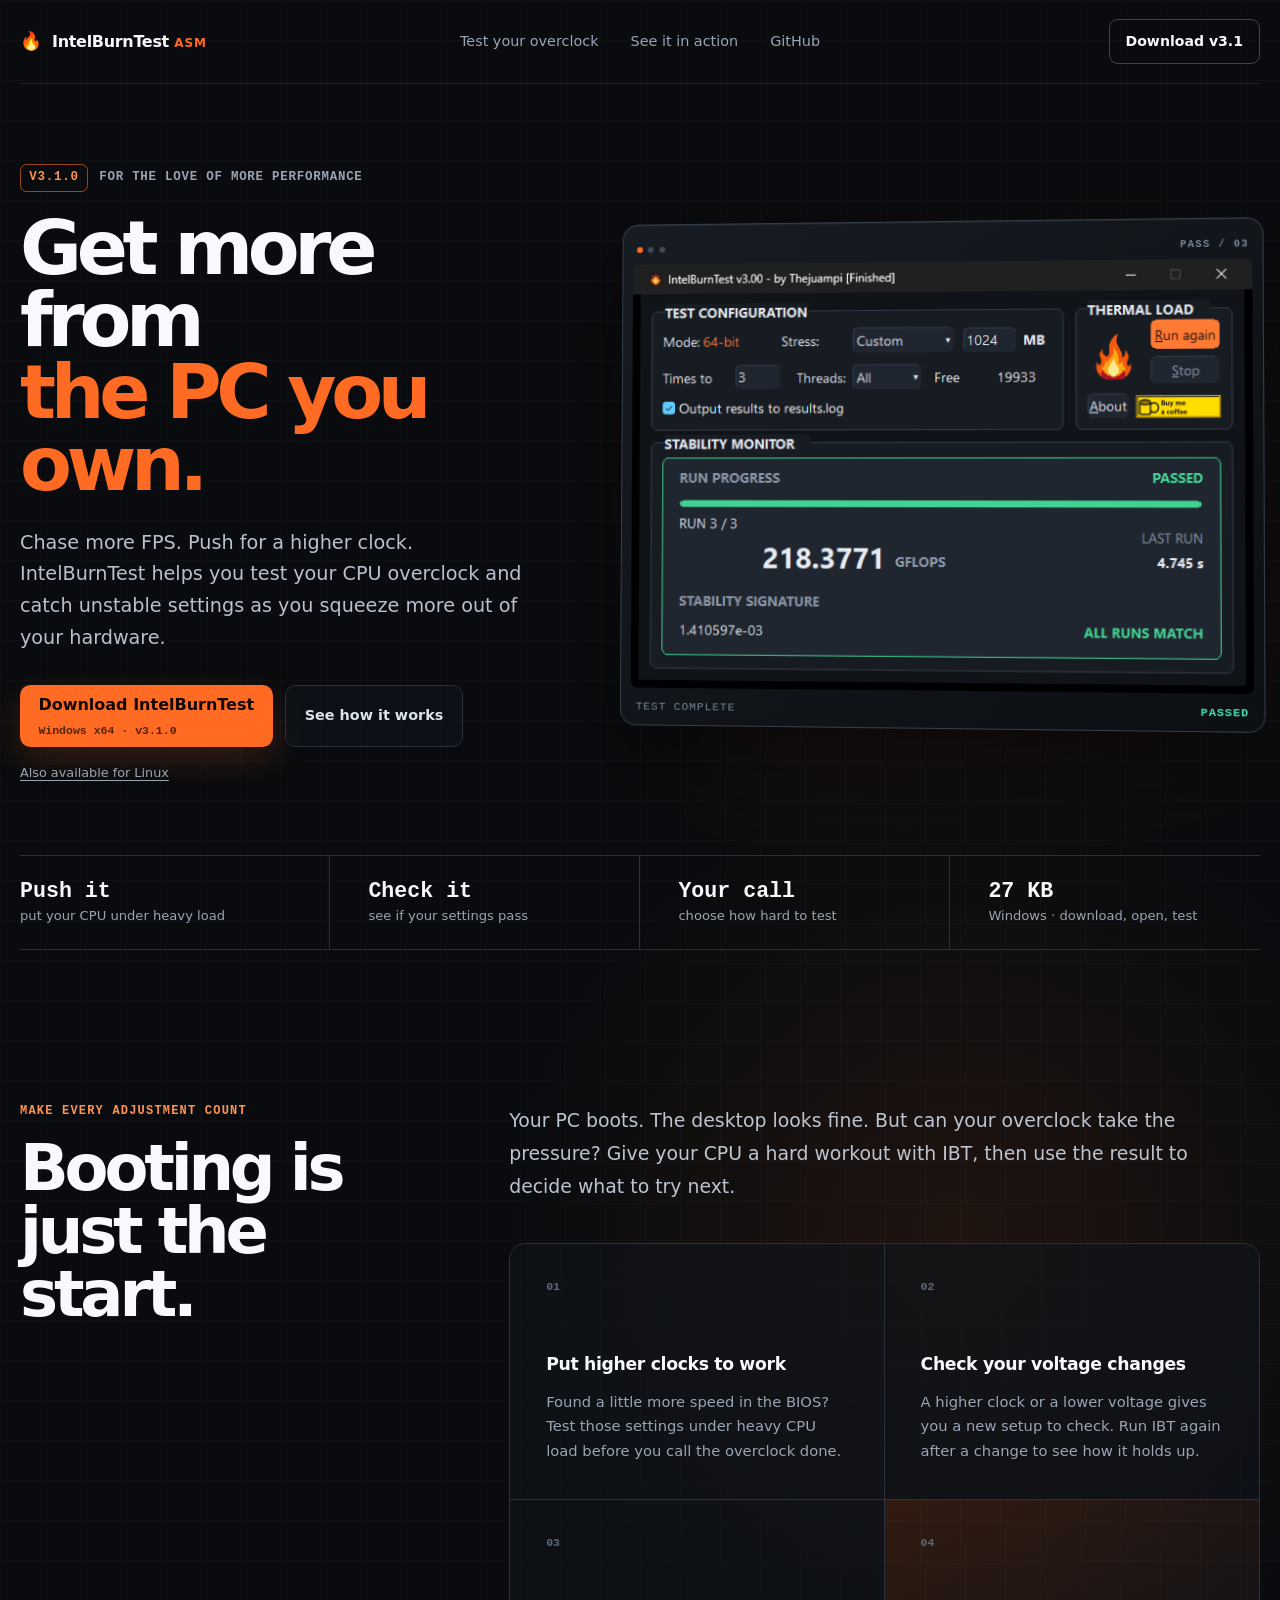
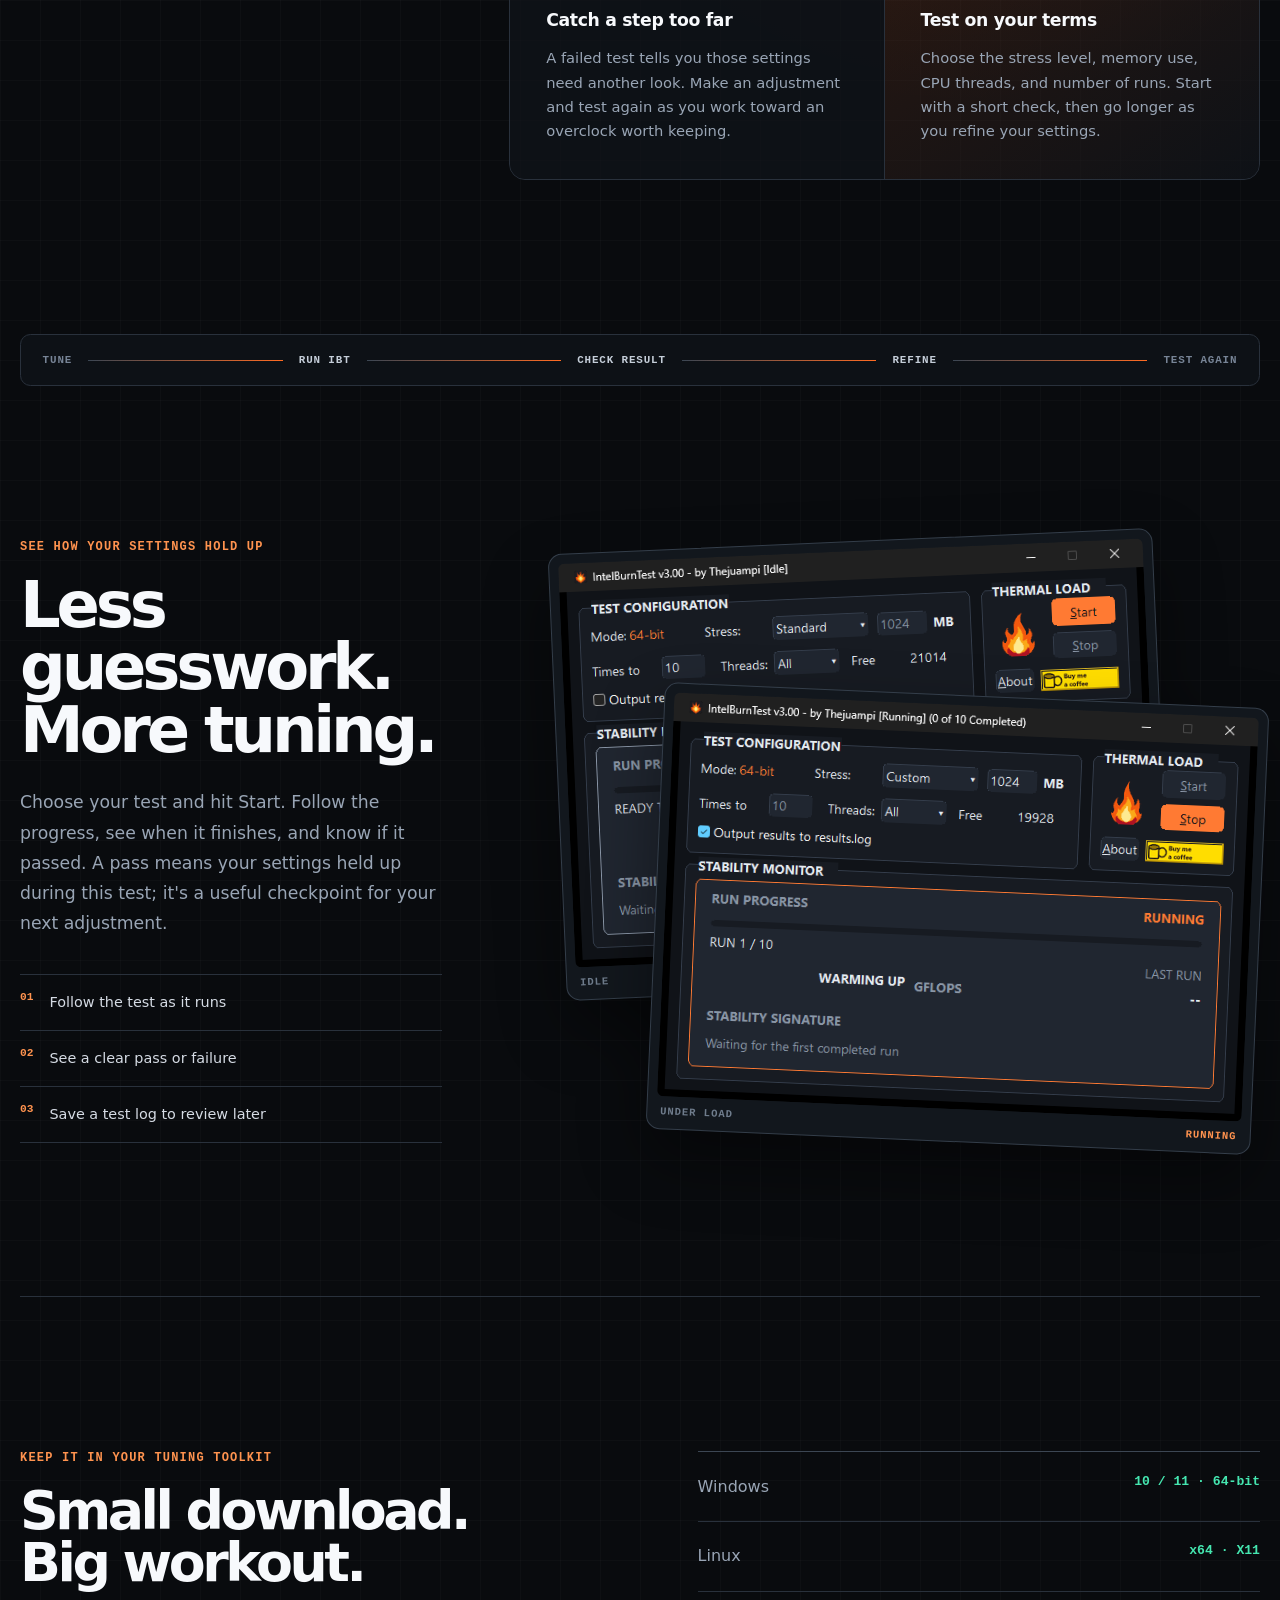
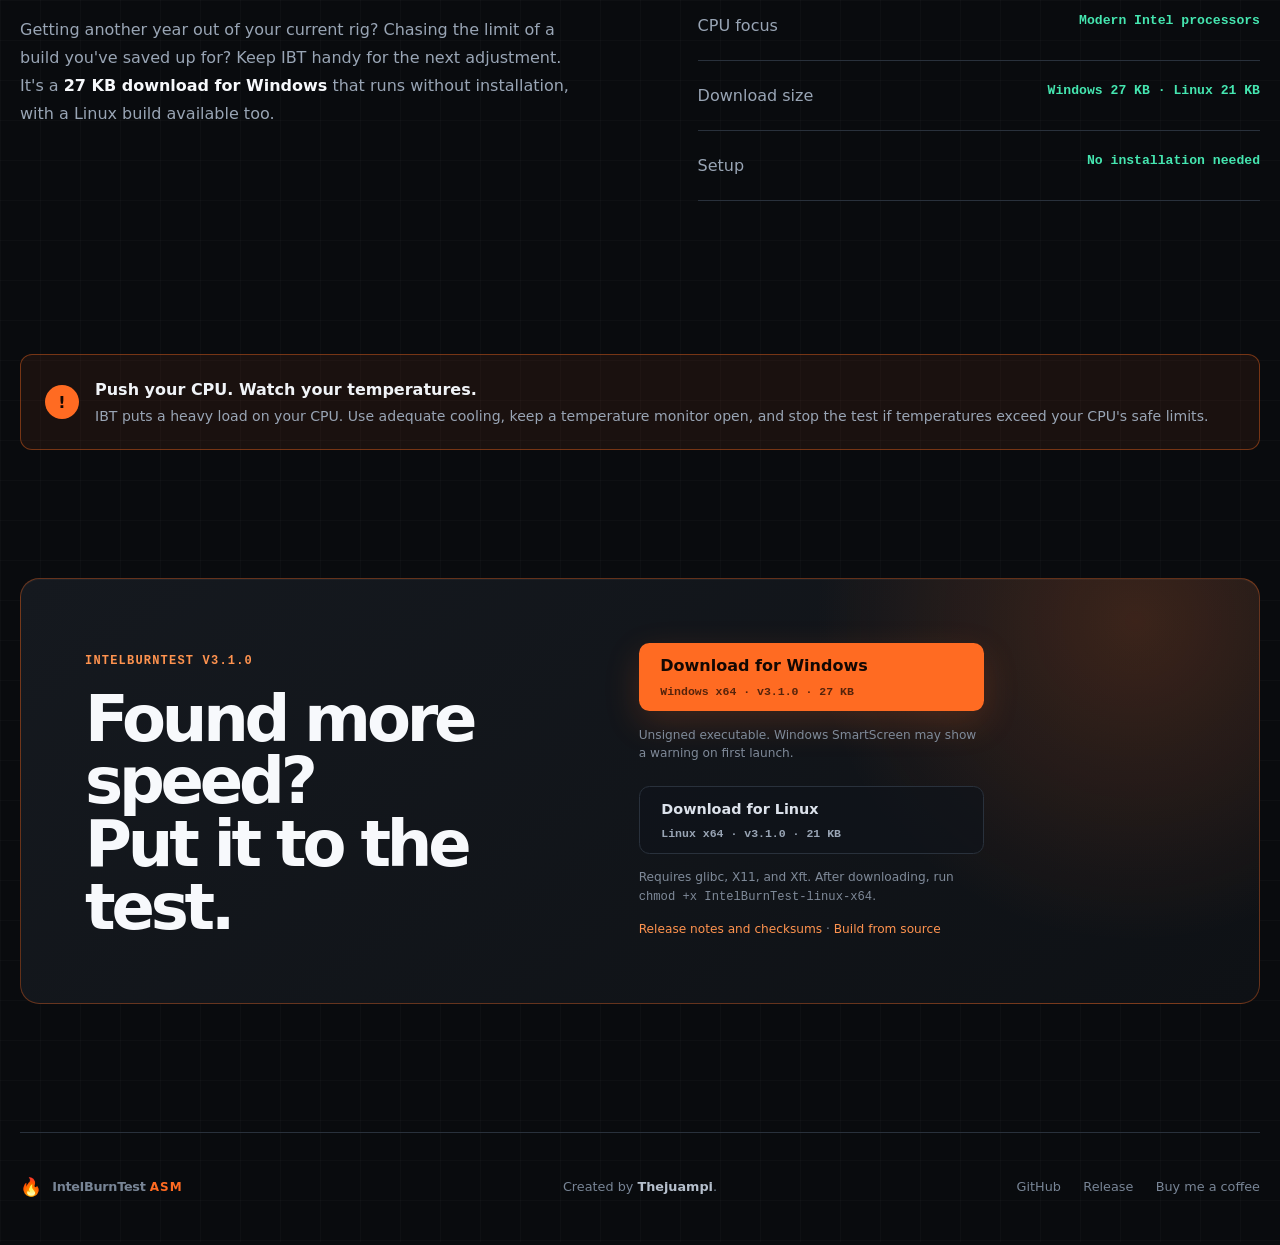
==== commit c9917f14: "Use the complete original landing page design on GitHub Pages" ====
--- a/index.html
+++ b/index.html
@@ -2,125 +2,178 @@
 <html lang="en">
 <head>
   <meta charset="utf-8">
-  <meta name="viewport" content="width=device-width, initial-scale=1">
+  <meta name="viewport" content="width=device-width,initial-scale=1">
   <meta name="theme-color" content="#090b0e">
   <meta name="description" content="Get more from the PC you own. IntelBurnTest helps you test your CPU overclock and catch unstable settings as you push your hardware further. Free for Windows and Linux.">
   <meta property="og:type" content="website">
   <meta property="og:title" content="IntelBurnTest ASM — Get more from the PC you own.">
   <meta property="og:description" content="Chase more FPS. Push for a higher clock. Test your CPU overclock with IntelBurnTest as you squeeze more out of your hardware.">
-  <meta property="og:image" content="https://thejuampi.github.io/ibt-asm/assets/ibt-passed.webp">
+  <meta property="og:image" content="https://thejuampi.github.io/ibt-asm/assets/ibt-finished.webp">
   <meta property="og:image:alt" content="IntelBurnTest showing three completed runs with matching results">
-  <title>IntelBurnTest ASM (IBT) — Put Your Overclock to the Test</title>
-  <link rel="icon" href="favicon.svg" type="image/svg+xml">
-  <link rel="preload" href="assets/ibt-passed.webp" as="image" type="image/webp">
-  <link rel="stylesheet" href="styles.css">
+  <title>IntelBurnTest ASM — Put Your Overclock to the Test</title>
+  <link rel="icon" type="image/svg+xml" href="data:image/svg+xml,%3Csvg xmlns='http://www.w3.org/2000/svg' viewBox='0 0 32 32'%3E%3Cpath fill='%23ff6b22' d='M18 2c1 7-5 8-2 14 1-4 5-5 6-9 5 6 7 12 4 18-4 8-16 7-20 1C1 18 8 11 13 7c0 4 0 7 2 8-2-7 3-8 3-13Z'/%3E%3Cpath fill='%23ffd166' d='M16 15c0 4-4 5-2 10 1 2 5 3 7 0 2-4-1-7-2-9 0 3-2 4-3 5 1-2 0-4 0-6Z'/%3E%3C/svg%3E">
+  <link rel="preload" href="assets/ibt-finished.webp" as="image" type="image/webp">
+  <link rel="stylesheet" href="styles.css?v=20260929-original">
 </head>
 <body>
   <a class="skip-link" href="#main">Skip to content</a>
-
-  <header class="site-header wrap">
-    <a class="brand" href="#top" aria-label="IntelBurnTest ASM home">
-      <span class="brand-icon" aria-hidden="true">I<span>B</span>T</span>
-      <span>IntelBurnTest <small>ASM</small></span>
+  <header class="site-header">
+    <a class="brand" href="#top" aria-label="IntelBurnTest home">
+      <span class="brand-mark" aria-hidden="true">🔥</span>
+      <span>IntelBurnTest <b>ASM</b></span>
     </a>
-    <nav aria-label="Main navigation">
-      <a href="#how-to">How to test</a>
-      <a href="#results">Read the result</a>
-      <a href="https://github.com/Thejuampi/ibt-asm">Source <span aria-hidden="true">↗</span></a>
+    <nav aria-label="Primary navigation">
+      <a href="#engineering">Test your overclock</a>
+      <a href="#interface">See it in action</a>
+      <a href="https://github.com/Thejuampi/ibt-asm" rel="noreferrer">GitHub</a>
     </nav>
-    <a class="header-cta" href="#download">Download IBT <span aria-hidden="true">↘</span></a>
+    <a class="header-download" href="#download">Download v3.1</a>
   </header>
 
   <main id="main">
-    <section class="hero wrap" id="top" aria-labelledby="hero-title">
+    <section class="hero" id="top">
       <div class="hero-copy">
-        <p class="hero-kicker"><span>v3.1.0</span> For the love of more performance</p>
-        <h1 id="hero-title">Get more from<br><em>the PC you own.</em></h1>
-        <p class="hero-lede">Chase more FPS. Push for a higher clock. IntelBurnTest helps you test your CPU overclock and catch unstable settings as you squeeze more out of your hardware.</p>
+        <p class="kicker"><span>v3.1.0</span> For the love of more performance</p>
+        <h1>Get more from<br><em>the PC you own.</em></h1>
+        <p class="lede">Chase more FPS. Push for a higher clock. IntelBurnTest helps you test your CPU overclock and catch unstable settings as you squeeze more out of your hardware.</p>
         <div class="hero-actions">
-          <a class="button button-primary" href="#download">Download IntelBurnTest <span aria-hidden="true">↘</span></a>
-          <a class="button button-ghost" href="#how-to">How to run the test <span aria-hidden="true">↗</span></a>
+          <a class="button button-primary" href="https://github.com/Thejuampi/ibt-asm/releases/download/v3.1.0/IntelBurnTest.exe">
+            <span>Download IntelBurnTest</span>
+            <small>Windows x64 · v3.1.0</small>
+          </a>
+          <a class="button button-secondary" href="#engineering">See how it works</a>
         </div>
-        <p class="hero-note">Free download · Source available on GitHub · Windows and Linux x86-64</p>
+        <p class="platform-link"><a href="#linux-download">Also available for Linux</a></p>
       </div>
-      <figure class="result-visual">
-        <div class="visual-topline" aria-hidden="true"><span></span><span></span><span></span><b>PASS / 03</b></div>
-        <img src="assets/ibt-passed.webp" width="636" height="439" alt="IntelBurnTest Stability Monitor showing three completed runs, a passed verdict, and matching results">
-        <figcaption><strong>Passed the test.</strong><span>Windows v3.0 screenshot · v3.1.0 downloads below</span></figcaption>
-      </figure>
-    </section>
 
-    <section class="download-band" id="download" aria-labelledby="download-title">
-      <div class="wrap">
-        <div class="section-heading">
-          <div><p class="eyebrow">01 / GET IBT</p><h2 id="download-title">Your next tune<br><em>starts here.</em></h2></div>
-          <p>Download IBT, open it, and put your settings to work. Free for Windows and Linux, with no installer or account. Official v3.1.0 downloads from GitHub Releases.</p>
-        </div>
-        <div class="download-grid">
-          <article class="download-card">
-            <span class="platform-label">WINDOWS · X64</span>
-            <h3>IBT for Windows</h3>
-            <p>For Windows 10 or 11. The executable is unsigned, so SmartScreen may prompt on first launch.</p>
-            <a class="button button-primary" href="https://github.com/Thejuampi/ibt-asm/releases/download/v3.1.0/IntelBurnTest.exe">Download for Windows <span aria-hidden="true">↗</span></a>
-            <span class="file-detail">V3.1.0 · 27,136 BYTES</span>
-          </article>
-          <article class="download-card">
-            <span class="platform-label">LINUX · X64 / X11</span>
-            <h3>IBT for Linux</h3>
-            <p>Requires glibc, X11, and Xft. After downloading, run <code>chmod +x IntelBurnTest-linux-x64</code>.</p>
-            <a class="button button-outline" href="https://github.com/Thejuampi/ibt-asm/releases/download/v3.1.0/IntelBurnTest-linux-x64">Download for Linux <span aria-hidden="true">↗</span></a>
-            <span class="file-detail">V3.1.0 · 21,060 BYTES</span>
-          </article>
-        </div>
-        <p class="download-links"><a href="https://github.com/Thejuampi/ibt-asm/releases/tag/v3.1.0">Release notes and checksums ↗</a><a href="https://github.com/Thejuampi/ibt-asm#build-from-source">Build from source ↗</a></p>
+      <div class="hero-visual">
+        <div class="visual-glow" aria-hidden="true"></div>
+        <figure class="app-frame">
+          <div class="frame-bar" aria-hidden="true"><span></span><span></span><span></span><b>PASS / 03</b></div>
+          <img src="assets/ibt-finished.webp" width="636" height="439" alt="IntelBurnTest v3.0 Windows interface showing a passed CPU stress test after three completed runs" decoding="async">
+          <figcaption><span>Test complete</span><strong>Passed</strong></figcaption>
+        </figure>
       </div>
     </section>
 
-    <section class="how-to wrap section" id="how-to" aria-labelledby="how-title">
-      <div class="section-heading">
-        <div><p class="eyebrow">02 / MAKE EVERY ADJUSTMENT COUNT</p><h2 id="how-title">Booting is<br><em>just the start.</em></h2></div>
-        <p>Your PC boots. The desktop looks fine. But can your overclock take the pressure? Give your CPU a hard workout with IBT, then use the result to decide what to try next.</p>
-      </div>
-      <div class="steps">
-        <article><span class="step-number">01</span><h3>Get your rig ready.</h3><p>Check your cooling, close unnecessary apps, and keep a temperature monitor open. Your CPU is about to work hard.</p></article>
-        <article><span class="step-number">02</span><h3>Choose how hard to push.</h3><p>Pick the stress level, run count, and CPU threads. For CPU tuning, try <strong>High · 10 runs · All threads</strong> as a starting point.</p></article>
-        <article><span class="step-number">03</span><h3>Test. Adjust. Go again.</h3><p>Hit Start and let the test finish. A failure means those settings need another look. Adjust your setup and test again as you work toward an overclock worth keeping.</p></article>
-      </div>
-      <p class="guide-note">Start with a short check while you tune. Increase the run count or memory use gradually for a longer check, and keep watching temperatures. <a href="https://github.com/Thejuampi/ibt-asm#choosing-a-stress-level">Choose your stress level ↗</a></p>
+    <section class="proof" aria-label="Key facts">
+      <div><strong>Push it</strong><span>put your CPU under heavy load</span></div>
+      <div><strong>Check it</strong><span>see if your settings pass</span></div>
+      <div><strong>Your call</strong><span>choose how hard to test</span></div>
+      <div><strong>27 KB</strong><span>Windows · download, open, test</span></div>
     </section>
 
-    <section class="results-band" id="results" aria-labelledby="results-title">
-      <div class="wrap section">
-        <div class="section-heading">
-          <div><p class="eyebrow">03 / SEE HOW YOUR SETTINGS HOLD UP</p><h2 id="results-title">Less guesswork.<br><em>More tuning.</em></h2></div>
-          <p>Follow the test as it runs, then see where you stand: your settings passed, need another look, or haven't been fully tested yet.</p>
+    <section class="engineering section" id="engineering">
+      <div class="section-heading">
+        <p class="eyebrow">Make every adjustment count</p>
+        <h2>Booting is<br>just the start.</h2>
+      </div>
+      <div class="engineering-content" id="how-to">
+        <p class="section-intro">Your PC boots. The desktop looks fine. But can your overclock take the pressure? Give your CPU a hard workout with IBT, then use the result to decide what to try next.</p>
+        <div class="architecture-grid">
+          <article>
+            <span class="card-index">01</span>
+            <h3>Put higher clocks to work</h3>
+            <p>Found a little more speed in the BIOS? Test those settings under heavy CPU load before you call the overclock done.</p>
+          </article>
+          <article>
+            <span class="card-index">02</span>
+            <h3>Check your voltage changes</h3>
+            <p>A higher clock or a lower voltage gives you a new setup to check. Run IBT again after a change to see how it holds up.</p>
+          </article>
+          <article>
+            <span class="card-index">03</span>
+            <h3>Catch a step too far</h3>
+            <p>A failed test tells you those settings need another look. Make an adjustment and test again as you work toward an overclock worth keeping.</p>
+          </article>
+          <article class="card-hot">
+            <span class="card-index">04</span>
+            <h3>Test on your terms</h3>
+            <p>Choose the stress level, memory use, CPU threads, and number of runs. Start with a short check, then go longer as you refine your settings.</p>
+          </article>
         </div>
-        <div class="verdict-grid">
-          <article class="verdict-card passed"><span>PASS</span><h3>Held up under pressure.</h3><p>Your settings made it through every requested run without IBT detecting an error. A useful checkpoint for your next adjustment.</p></article>
-          <article class="verdict-card failed"><span>FAILURE</span><h3>Time to retune.</h3><p>IBT detected an error or the test ended unexpectedly. Revisit your settings and test again before calling the overclock done.</p></article>
-          <article class="verdict-card stopped"><span>STOPPED</span><h3>The check isn't finished.</h3><p>You stopped before every requested run completed. Run the full test before counting those settings as a pass.</p></article>
-        </div>
-        <p class="result-limit">A pass means your settings held up during this test. Check the games and apps you use, too; no single test covers everything.</p>
       </div>
     </section>
 
-    <section class="technical wrap section" aria-labelledby="technical-title">
-      <div>
-        <p class="eyebrow">04 / FOR THE NEXT MHZ</p>
-        <h2 id="technical-title">Your hardware.<br><em>Your next limit.</em></h2>
-        <p>Getting another year out of a budget build? Seeing how far your dream rig can go? Keep IBT in your tuning toolkit and put each CPU adjustment to the test.</p>
-        <a class="text-link" href="#download">Put your overclock to the test ↗</a>
+    <section class="kernel-strip" aria-label="Overclock testing steps">
+      <span>TUNE</span><i></i><b>RUN IBT</b><i></i><b>CHECK RESULT</b><i></i><b>REFINE</b><i></i><span>TEST AGAIN</span>
+    </section>
+
+    <section class="interface section" id="interface">
+      <div class="interface-copy" id="results">
+        <p class="eyebrow">See how your settings hold up</p>
+        <h2>Less guesswork.<br>More tuning.</h2>
+        <p>Choose your test and hit Start. Follow the progress, see when it finishes, and know if it passed. A pass means your settings held up during this test; it's a useful checkpoint for your next adjustment.</p>
+        <ul class="feature-list">
+          <li><span>01</span> Follow the test as it runs</li>
+          <li><span>02</span> See a clear pass or failure</li>
+          <li><span>03</span> Save a test log to review later</li>
+        </ul>
       </div>
-      <div class="technical-list">
-        <div><strong>Clocks and voltage</strong><span>A higher clock or a lower voltage gives you a new setup to check. Run IBT after a change to see how it holds up.</span></div>
-        <div><strong>Your test, your call</strong><span>Choose the stress level, memory use, threads, and number of runs to suit the setup you're testing.</span></div>
-        <div><strong>Ready when you are</strong><span>A small download that runs without installation. Keep it handy for your next tuning session.</span></div>
+      <div class="screenshot-stack">
+        <figure class="screenshot-card screenshot-idle">
+          <img src="assets/ibt-idle.webp" width="636" height="439" alt="IntelBurnTest ready to start" decoding="async">
+          <figcaption><span>Idle</span><b>Ready</b></figcaption>
+        </figure>
+        <figure class="screenshot-card screenshot-running">
+          <img src="assets/ibt-running.webp" width="636" height="439" alt="IntelBurnTest warming up on the first of ten runs" decoding="async">
+          <figcaption><span>Under load</span><b>Running</b></figcaption>
+        </figure>
       </div>
     </section>
 
-    <aside class="safety wrap" aria-label="Safety note"><span class="safety-icon" aria-hidden="true">!</span><p><strong>Push your CPU. Watch your temperatures.</strong> IBT puts a heavy load on your CPU. Use adequate cooling, keep a temperature monitor open, and stop if temperatures exceed your CPU's safe limits.</p></aside>
+    <section class="validation section">
+      <div class="validation-copy">
+        <p class="eyebrow">Keep it in your tuning toolkit</p>
+        <h2>Small download.<br>Big workout.</h2>
+        <p>Getting another year out of your current rig? Chasing the limit of a build you've saved up for? Keep IBT handy for the next adjustment. It's a <strong>27 KB download for Windows</strong> that runs without installation, with a Linux build available too.</p>
+      </div>
+      <div class="validation-ledger" role="list" aria-label="Download and compatibility">
+        <div role="listitem"><span>Windows</span><strong>10 / 11 · 64-bit</strong></div>
+        <div role="listitem"><span>Linux</span><strong>x64 · X11</strong></div>
+        <div role="listitem"><span>CPU focus</span><strong>Modern Intel processors</strong></div>
+        <div role="listitem"><span>Download size</span><strong>Windows 27 KB · Linux 21 KB</strong></div>
+        <div role="listitem"><span>Setup</span><strong>No installation needed</strong></div>
+      </div>
+    </section>
+
+    <aside class="warning">
+      <div class="warning-icon" aria-hidden="true">!</div>
+      <div>
+        <strong>Push your CPU. Watch your temperatures.</strong>
+        <p>IBT puts a heavy load on your CPU. Use adequate cooling, keep a temperature monitor open, and stop the test if temperatures exceed your CPU's safe limits.</p>
+      </div>
+    </aside>
+
+    <section class="download-panel" id="download">
+      <div>
+        <p class="eyebrow">IntelBurnTest v3.1.0</p>
+        <h2>Found more speed?<br>Put it to the test.</h2>
+      </div>
+      <div class="download-meta">
+        <a class="button button-primary button-large" href="https://github.com/Thejuampi/ibt-asm/releases/download/v3.1.0/IntelBurnTest.exe">
+          <span>Download for Windows</span>
+          <small>Windows x64 · v3.1.0 · 27 KB</small>
+        </a>
+        <p>Unsigned executable. Windows SmartScreen may show a warning on first launch.</p>
+        <a class="button button-secondary button-large button-linux" id="linux-download" href="https://github.com/Thejuampi/ibt-asm/releases/download/v3.1.0/IntelBurnTest-linux-x64">
+          <span>Download for Linux</span>
+          <small>Linux x64 · v3.1.0 · 21 KB</small>
+        </a>
+        <p>Requires glibc, X11, and Xft. After downloading, run <code>chmod +x IntelBurnTest-linux-x64</code>.</p>
+        <p><a class="release-link" href="https://github.com/Thejuampi/ibt-asm/releases/tag/v3.1.0">Release notes and checksums</a> · <a class="release-link" href="https://github.com/Thejuampi/ibt-asm#build-from-source">Build from source</a></p>
+      </div>
+    </section>
   </main>
 
-  <footer class="site-footer"><div class="wrap footer-grid"><a class="brand" href="#top"><span class="brand-icon" aria-hidden="true">I<span>B</span>T</span><span>IntelBurnTest <small>ASM</small></span></a><p>Made by Thejuampi. For the love of more performance.</p><div><a href="https://github.com/Thejuampi/ibt-asm">GitHub</a><a href="https://github.com/Thejuampi/ibt-asm/releases">Releases</a><a href="https://buymeacoffee.com/thejuampi">Buy me a coffee</a></div></div></footer>
+  <footer>
+    <a class="brand" href="#top"><span class="brand-mark" aria-hidden="true">🔥</span><span>IntelBurnTest <b>ASM</b></span></a>
+    <p>Created by <strong>Thejuampi</strong>.</p>
+    <div>
+      <a href="https://github.com/Thejuampi/ibt-asm">GitHub</a>
+      <a href="https://github.com/Thejuampi/ibt-asm/releases/tag/v3.1.0">Release</a>
+      <a href="https://buymeacoffee.com/thejuampi">Buy me a coffee</a>
+    </div>
+  </footer>
 </body>
 </html>
--- a/styles.css
+++ b/styles.css
@@ -4,188 +4,499 @@
   --panel: #10141a;
   --panel-2: #151b23;
   --line: #29313c;
+  --line-hot: #ff6b22;
   --text: #f7f9fc;
   --muted: #99a5b5;
   --orange: #ff6b22;
-  --green: #45e6b0;
-  --width: 1240px;
-  --font: "Segoe UI Variable", "Segoe UI", system-ui, sans-serif;
-  --mono: ui-monospace, "Cascadia Code", monospace;
-}
-
-*, *::before, *::after { box-sizing: border-box; }
+  --orange-2: #ff934f;
+  --mint: #45e6b0;
+  --max: 1240px;
+}
+
+* { box-sizing: border-box; }
+
 html { scroll-behavior: smooth; }
+
 body {
   margin: 0;
   min-width: 320px;
   background:
-    radial-gradient(circle at 75% 28%, rgba(255,107,34,.09), transparent 29rem),
+    radial-gradient(circle at 75% 28%, rgba(255, 107, 34, .09), transparent 29rem),
     linear-gradient(rgba(255,255,255,.018) 1px, transparent 1px),
     linear-gradient(90deg, rgba(255,255,255,.018) 1px, transparent 1px),
     var(--bg);
   background-size: auto, 40px 40px, 40px 40px, auto;
   color: var(--text);
-  font: 400 16px/1.6 var(--font);
+  font-family: "Segoe UI Variable", "Segoe UI", system-ui, sans-serif;
+  font-size: 16px;
+  line-height: 1.6;
   -webkit-font-smoothing: antialiased;
 }
+
+::selection { background: var(--orange); color: #160904; }
+
 a { color: inherit; text-decoration: none; }
-img { max-width: 100%; }
-::selection { color: #180c07; background: var(--orange); }
-:focus-visible { outline: 2px solid var(--orange); outline-offset: 4px; }
-.wrap { width: min(calc(100% - 64px), var(--width)); margin-inline: auto; }
-.skip-link { position: fixed; z-index: 10; top: 12px; left: 12px; padding: 10px 16px; border-radius: 9px; background: var(--text); color: var(--bg); transform: translateY(-160%); }
+
+.skip-link {
+  position: fixed;
+  z-index: 20;
+  top: 1rem;
+  left: 1rem;
+  padding: .7rem 1rem;
+  border-radius: .55rem;
+  background: var(--text);
+  color: var(--bg);
+  transform: translateY(-200%);
+}
+
 .skip-link:focus { transform: none; }
-h1, h2, h3, p, figure { margin-top: 0; }
-h1, h2, h3 { font-family: var(--font); }
-h1 em, h2 em { color: var(--orange); font-style: normal; }
 
 .site-header {
+  width: min(calc(100% - 2rem), var(--max));
   min-height: 84px;
+  margin: 0 auto;
   display: grid;
   grid-template-columns: 1fr auto 1fr;
   align-items: center;
-  gap: 28px;
+  gap: 2rem;
+  border-bottom: 1px solid rgba(255,255,255,.09);
+}
+
+.brand {
+  display: inline-flex;
+  align-items: center;
+  gap: .65rem;
+  width: fit-content;
+  font-weight: 650;
+  letter-spacing: -.02em;
+}
+
+.brand b { color: var(--orange); font-size: .75rem; letter-spacing: .08em; }
+.brand-mark { font-size: 1.1rem; filter: saturate(1.25); }
+
+nav { display: flex; gap: 2rem; color: var(--muted); font-size: .9rem; }
+nav a { transition: color .2s ease; }
+nav a:hover, nav a:focus-visible { color: var(--text); }
+
+.header-download {
+  justify-self: end;
+  padding: .65rem 1rem;
+  border: 1px solid #3b4654;
+  border-radius: .55rem;
+  font-size: .88rem;
+  font-weight: 650;
+  transition: border-color .2s ease, background .2s ease;
+}
+
+.header-download:hover, .header-download:focus-visible {
+  border-color: var(--orange);
+  background: rgba(255,107,34,.08);
+}
+
+.hero {
+  width: min(calc(100% - 2rem), var(--max));
+  min-height: 690px;
+  margin: 0 auto;
+  display: grid;
+  grid-template-columns: minmax(0, .88fr) minmax(500px, 1.12fr);
+  align-items: center;
+  gap: clamp(3rem, 7vw, 7rem);
+  padding: 5rem 0 4.5rem;
+}
+
+.kicker {
+  display: flex;
+  align-items: center;
+  gap: .7rem;
+  margin: 0 0 1.35rem;
+  color: var(--muted);
+  font: 650 .78rem/1.2 ui-monospace, "Cascadia Code", monospace;
+  letter-spacing: .06em;
+  text-transform: uppercase;
+}
+
+.kicker span {
+  padding: .34rem .52rem;
+  border: 1px solid rgba(255,107,34,.6);
+  border-radius: .4rem;
+  color: var(--orange-2);
+}
+
+h1 {
+  margin: 0;
+  font-size: clamp(3.4rem, 5.9vw, 5.7rem);
+  line-height: .95;
+  letter-spacing: -.07em;
+  font-weight: 780;
+}
+
+h1 em { color: var(--orange); font-style: normal; }
+
+.lede {
+  max-width: 36rem;
+  margin: 1.65rem 0 0;
+  color: #b8c1ce;
+  font-size: clamp(1.05rem, 1.5vw, 1.22rem);
+  line-height: 1.65;
+}
+
+.hero-actions { display: flex; align-items: stretch; gap: .8rem; margin-top: 2rem; }
+
+.platform-link { margin: 1rem 0 0; color: var(--muted); font-size: .8rem; }
+.platform-link a { text-decoration: underline; text-underline-offset: 3px; }
+.platform-link a:hover, .release-link:hover { color: var(--text); }
+
+.button {
+  min-height: 54px;
+  display: inline-flex;
+  align-items: center;
+  justify-content: center;
+  gap: .65rem;
+  border-radius: .65rem;
+  font-weight: 700;
+  transition: transform .2s ease, box-shadow .2s ease, border-color .2s ease;
+}
+
+.button:hover { transform: translateY(-2px); }
+.button:focus-visible, a:focus-visible { outline: 2px solid var(--orange-2); outline-offset: 3px; }
+
+.button-primary {
+  flex-direction: column;
+  align-items: flex-start;
+  min-width: 225px;
+  padding: .65rem 1.15rem;
+  background: var(--orange);
+  color: #140803;
+  box-shadow: 0 12px 35px rgba(255, 107, 34, .19);
+  line-height: 1.15;
+}
+
+.button-primary small { font: 650 .72rem/1 ui-monospace, "Cascadia Code", monospace; opacity: .72; }
+.button-primary:hover { box-shadow: 0 15px 42px rgba(255, 107, 34, .3); }
+
+.button-secondary {
+  padding: 0 1.15rem;
+  border: 1px solid var(--line);
+  background: rgba(16,20,26,.74);
+  color: #dce2eb;
+  font-size: .9rem;
+}
+
+.button-secondary:hover { border-color: #566170; }
+
+.checksum {
+  display: flex;
+  gap: .65rem;
+  margin: 1rem 0 0;
+  color: #6f7c8d;
+  font: .73rem/1.4 ui-monospace, "Cascadia Code", monospace;
+}
+
+.checksum span { color: #8e9aab; }
+
+.hero-visual { position: relative; min-width: 0; }
+
+.visual-glow {
+  position: absolute;
+  inset: 15% 3% -8% 12%;
+  background: var(--orange);
+  opacity: .08;
+  filter: blur(70px);
+  transform: rotate(-5deg);
+}
+
+.app-frame {
+  position: relative;
+  z-index: 1;
+  margin: 0;
+  padding: .65rem;
+  border: 1px solid #353f4c;
+  border-radius: 1rem;
+  background: linear-gradient(145deg, #171c23, #0c0f13);
+  box-shadow: 0 35px 90px rgba(0,0,0,.52), inset 0 1px rgba(255,255,255,.05);
+  transform: perspective(1100px) rotateY(-3deg) rotateX(1deg);
+}
+
+.app-frame img {
+  display: block;
+  width: 100%;
+  height: auto;
+  border-radius: .45rem;
+  background: #0b0d10;
+}
+
+.frame-bar {
+  height: 30px;
+  display: flex;
+  align-items: center;
+  gap: .35rem;
+  padding: 0 .2rem;
+}
+
+.frame-bar span { width: 6px; height: 6px; border-radius: 50%; background: #414a57; }
+.frame-bar span:first-child { background: var(--orange); }
+.frame-bar b { margin-left: auto; color: #778497; font: 650 .65rem ui-monospace, "Cascadia Code", monospace; letter-spacing: .12em; }
+
+.app-frame figcaption {
+  display: flex;
+  align-items: center;
+  justify-content: space-between;
+  padding: .7rem .3rem .1rem;
+  color: #778497;
+  font: .72rem ui-monospace, "Cascadia Code", monospace;
+  text-transform: uppercase;
+  letter-spacing: .08em;
+}
+
+.app-frame figcaption strong { color: var(--mint); font-weight: 700; }
+
+.proof {
+  width: min(calc(100% - 2rem), var(--max));
+  margin: 0 auto;
+  display: grid;
+  grid-template-columns: repeat(4, 1fr);
+  border-top: 1px solid var(--line);
   border-bottom: 1px solid var(--line);
 }
-.brand { width: fit-content; display: inline-flex; align-items: center; gap: 11px; font: 650 16px/1 var(--font); letter-spacing: -.02em; white-space: nowrap; }
-.brand small { margin-left: 3px; color: var(--orange); font: 650 11px/1 var(--font); letter-spacing: .08em; }
-.brand-icon { width: 35px; height: 35px; display: flex; align-items: center; justify-content: center; border: 1px solid rgba(255,107,34,.5); border-radius: 8px; background: rgba(255,107,34,.1); color: var(--orange); font: 700 10px/1 var(--font); letter-spacing: -.08em; }
-.brand-icon span { color: #fff; }
-.site-header nav { display: flex; gap: clamp(18px, 3vw, 38px); color: #aeb7c1; font-size: 13px; font-weight: 600; white-space: nowrap; }
-.site-header nav a:hover, .site-footer a:hover { color: var(--orange); }
-.header-cta { justify-self: end; border: 1px solid #3b4654; border-radius: 9px; padding: 10px 15px; color: var(--text); font-size: 12px; font-weight: 650; letter-spacing: .02em; transition: background .2s, border-color .2s; }
-.header-cta:hover { border-color: var(--orange); background: rgba(255,115,55,.08); }
-.header-cta span { margin-left: 10px; }
-
-.hero { display: grid; grid-template-columns: minmax(0, .88fr) minmax(500px, 1.12fr); align-items: center; gap: clamp(3rem, 7vw, 7rem); min-height: 690px; padding-block: 5rem 4.5rem; }
-.hero-copy { min-width: 0; }
-.eyebrow { margin: 0 0 20px; color: #ff934f; font: 700 11px/1.3 var(--mono); letter-spacing: .14em; text-transform: uppercase; }
-.hero-kicker { display: flex; align-items: center; gap: .7rem; margin: 0 0 1.35rem; color: var(--muted); font: 650 .78rem/1.2 var(--mono); letter-spacing: .06em; text-transform: uppercase; }
-.hero-kicker span { flex-shrink: 0; padding: .34rem .52rem; border: 1px solid rgba(255,107,34,.6); border-radius: .4rem; color: #ff934f; }
-h1 { margin-bottom: 25px; font-size: clamp(3.4rem, 5.9vw, 5.7rem); line-height: .95; font-weight: 780; letter-spacing: -.07em; }
-.hero-lede { max-width: 36rem; margin-bottom: 30px; color: #b8c1ce; font-size: clamp(1.05rem, 1.5vw, 1.22rem); line-height: 1.65; }
-.hero-actions { display: flex; gap: 12px; flex-wrap: wrap; }
-.button { min-height: 54px; display: inline-flex; justify-content: space-between; align-items: center; gap: 22px; padding: 12px 18px; border-radius: 10px; font-size: 13px; font-weight: 700; transition: transform .2s, background .2s, border-color .2s, box-shadow .2s; }
-.button:hover { transform: translateY(-2px); }
-.button-primary { background: var(--orange); color: #140803; box-shadow: 0 12px 35px rgba(255,107,34,.19); }
-.button-primary:hover { background: #ff9361; box-shadow: 0 15px 42px rgba(255,107,34,.3); }
-.button-ghost, .button-outline { border: 1px solid #424b57; background: #141820; }
-.button-ghost:hover, .button-outline:hover { border-color: var(--orange); background: #1d222c; }
-.hero-note { margin: 19px 0 0; color: #8b98a7; font: 500 11px/1.6 var(--mono); letter-spacing: .01em; }
-.result-visual { position: relative; isolation: isolate; min-width: 0; margin: 0; padding: .65rem; border: 1px solid #353f4c; border-radius: 1rem; background: linear-gradient(145deg, #171c23, #0c0f13); box-shadow: 0 35px 90px rgba(0,0,0,.52), inset 0 1px rgba(255,255,255,.05); transform: perspective(1100px) rotateY(-3deg) rotateX(1deg); }
-.result-visual::before { content: ""; position: absolute; z-index: -1; inset: 15% 3% -8% 12%; background: var(--orange); opacity: .08; filter: blur(70px); pointer-events: none; }
-.visual-topline { height: 30px; display: flex; align-items: center; gap: .35rem; padding: 0 .2rem; }
-.visual-topline span { width: 6px; height: 6px; border-radius: 50%; background: #414a57; }
-.visual-topline span:first-child { background: var(--orange); }
-.visual-topline b { margin-left: auto; color: #778497; font: 650 .65rem/1.3 var(--mono); letter-spacing: .12em; }
-.result-visual img { display: block; width: 100%; height: auto; border-radius: .45rem; background: #0b0d10; }
-.result-visual figcaption { display: flex; flex-wrap: wrap; justify-content: space-between; gap: 3px 15px; padding: .7rem .3rem .1rem; color: #8f9eac; font: 500 10px/1.5 var(--mono); }
-.result-visual figcaption strong { color: #caeeda; font-weight: 700; }
-
-.section { padding-block: clamp(96px, 10vw, 146px); }
-.section-heading { display: flex; justify-content: space-between; align-items: end; gap: 50px; margin-bottom: 42px; }
-.section-heading h2 { margin-bottom: 0; }
-.section-heading > p { max-width: 420px; margin-bottom: 5px; color: #aab5c1; font-size: 16px; line-height: 1.75; }
-h2 { margin-bottom: 24px; font-size: clamp(45px, 5.3vw, 72px); line-height: 1.02; font-weight: 750; letter-spacing: -.065em; }
-h3 { font-size: 22px; font-weight: 650; letter-spacing: -.025em; }
-
-.download-band { padding-block: clamp(80px, 9vw, 125px); border-block: 1px solid var(--line); background: #11161e; }
-.download-grid { display: grid; grid-template-columns: 1fr 1fr; gap: 16px; }
-.download-card { min-width: 0; min-height: 328px; display: flex; flex-direction: column; align-items: flex-start; padding: clamp(25px, 3vw, 38px); border: 1px solid #394450; border-radius: 16px; background: linear-gradient(140deg, #1b222c, #131920); }
-.platform-label { margin-bottom: 20px; color: var(--orange); font: 700 11px/1.3 var(--mono); letter-spacing: .13em; }
-.download-card h3 { margin-bottom: 9px; font-size: clamp(22px, 2.2vw, 30px); overflow-wrap: anywhere; }
-.download-card p { max-width: 430px; margin-bottom: 22px; color: #aeb9c5; font-size: 14px; }
-.download-card code { color: #e7ecef; overflow-wrap: anywhere; }
-.download-card .button { min-width: min(100%, 255px); margin-top: auto; }
-.file-detail { margin-top: 18px; color: #8996a6; font: 600 10px/1.3 var(--mono); letter-spacing: .08em; }
-.download-links { display: flex; gap: 24px; flex-wrap: wrap; margin: 23px 0 0; color: #ffb38d; font-size: 13px; font-weight: 700; }
-.download-links a:hover, .guide-note a:hover, .text-link:hover { color: #fff; }
-
-.steps { display: grid; grid-template-columns: repeat(3, 1fr); gap: 16px; }
-.steps article { min-height: 275px; padding: 28px; border: 1px solid var(--line); border-top: 2px solid var(--orange); border-radius: 16px; background: #151b23; }
-.step-number { display: block; margin-bottom: 45px; color: var(--orange); font: 600 28px/1 var(--mono); letter-spacing: -.05em; }
-.steps h3 { margin-bottom: 10px; }
-.steps p { margin-bottom: 0; color: #aeb9c5; font-size: 14px; line-height: 1.7; }
-.steps strong { color: var(--text); }
-.guide-note { max-width: 880px; margin: 23px 0 0; color: #9daab7; font-size: 13px; line-height: 1.7; }
-.guide-note a { color: #ffb38d; font-weight: 700; white-space: nowrap; }
-
-.results-band { border-block: 1px solid var(--line); background: radial-gradient(circle at 78% 30%, rgba(255,115,55,.055), transparent 34rem), #11161e; }
-.verdict-grid { display: grid; grid-template-columns: repeat(3, 1fr); gap: 15px; }
-.verdict-card { min-height: 220px; padding: 28px; border: 1px solid #38424d; border-radius: 16px; background: #151b23; }
-.verdict-card > span { display: inline-block; margin-bottom: 36px; padding: 5px 8px; border: 1px solid currentColor; border-radius: 5px; color: #9cabb9; font: 700 10px/1 var(--mono); letter-spacing: .12em; }
-.verdict-card.passed { border-top: 2px solid var(--green); }
-.verdict-card.failed { border-top: 2px solid var(--orange); }
-.verdict-card.stopped { border-top: 2px solid #77889a; }
-.verdict-card.passed > span { color: var(--green); }
-.verdict-card.failed > span { color: var(--orange); }
-.verdict-card h3 { margin-bottom: 8px; }
-.verdict-card p { margin-bottom: 0; color: #aeb9c5; font-size: 14px; }
-.result-limit { margin: 23px 0 0; color: #a0adba; font-size: 13px; }
-
-.technical { display: grid; grid-template-columns: minmax(0, .9fr) minmax(0, 1fr); gap: clamp(45px, 9vw, 130px); }
-.technical > div:first-child > p:not(.eyebrow) { max-width: 550px; color: #aeb9c5; font-size: 17px; line-height: 1.75; }
-.text-link { display: inline-block; margin-top: 14px; padding-bottom: 4px; border-bottom: 1px solid #a6573c; color: #ffb38d; font-size: 13px; font-weight: 700; }
-.technical-list { border-top: 1px solid #53606c; }
-.technical-list > div { display: grid; grid-template-columns: 175px 1fr; gap: 22px; padding: 25px 0; border-bottom: 1px solid var(--line); }
-.technical-list strong { font: 650 17px/1.4 var(--font); }
-.technical-list span { color: #aeb9c5; font-size: 14px; }
-
-.safety { display: flex; gap: 20px; align-items: flex-start; margin-bottom: clamp(75px, 9vw, 125px); padding: 24px 27px; border: 1px solid #594338; border-radius: 12px; background: rgba(255,115,55,.045); }
-.safety-icon { flex: 0 0 27px; width: 27px; height: 27px; display: grid; place-items: center; border: 1px solid var(--orange); border-radius: 50%; color: var(--orange); font: 700 16px/1 var(--font); }
-.safety p { max-width: 1050px; margin: 0; color: #adb5be; font-size: 13px; }
-.safety strong { color: #fff; }
-
-.site-footer { border-top: 1px solid var(--line); background: #10141b; }
-.footer-grid { min-height: 120px; display: grid; grid-template-columns: 1fr auto 1fr; align-items: center; gap: 20px; }
-.site-footer p { margin: 0; color: #8e9aa7; font-size: 11px; }
-.site-footer > .wrap > div:last-child { justify-self: end; display: flex; flex-wrap: wrap; gap: 20px; color: #aeb7c1; font-size: 11px; }
-
-@media (max-width: 1050px) {
+
+.proof div { padding: 1.45rem clamp(1rem, 3vw, 2.4rem); border-right: 1px solid var(--line); }
+.proof div:first-child { padding-left: 0; }
+.proof div:last-child { border-right: 0; }
+.proof strong { display: block; font: 700 1.35rem ui-monospace, "Cascadia Code", monospace; color: var(--text); }
+.proof span { display: block; margin-top: .12rem; color: var(--muted); font-size: .82rem; }
+
+.section {
+  width: min(calc(100% - 2rem), var(--max));
+  margin: 0 auto;
+  padding: clamp(7rem, 12vw, 11rem) 0;
+}
+
+.eyebrow {
+  margin: 0 0 1.2rem;
+  color: var(--orange-2);
+  font: 700 .75rem/1.2 ui-monospace, "Cascadia Code", monospace;
+  letter-spacing: .1em;
+  text-transform: uppercase;
+}
+
+h2 {
+  margin: 0;
+  font-size: clamp(2.8rem, 5vw, 5rem);
+  line-height: .98;
+  letter-spacing: -.065em;
+}
+
+h3 { margin: 0; font-size: 1.08rem; letter-spacing: -.02em; }
+
+.engineering {
+  display: grid;
+  grid-template-columns: .68fr 1.32fr;
+  gap: clamp(3rem, 8vw, 8rem);
+  align-items: start;
+}
+
+.section-heading { position: sticky; top: 3rem; }
+
+.section-intro {
+  max-width: 46rem;
+  margin: 0 0 2.5rem;
+  color: #bbc4d0;
+  font-size: 1.18rem;
+  line-height: 1.75;
+}
+
+.architecture-grid { display: grid; grid-template-columns: 1fr 1fr; border: 1px solid var(--line); border-radius: 1rem; overflow: hidden; }
+
+.architecture-grid article {
+  min-height: 240px;
+  padding: clamp(1.5rem, 3vw, 2.25rem);
+  border-right: 1px solid var(--line);
+  border-bottom: 1px solid var(--line);
+  background: rgba(16, 20, 26, .66);
+}
+
+.architecture-grid article:nth-child(even) { border-right: 0; }
+.architecture-grid article:nth-child(n+3) { border-bottom: 0; }
+.architecture-grid article.card-hot { background: linear-gradient(145deg, rgba(255,107,34,.13), rgba(16,20,26,.72)); }
+.card-index { display: block; margin-bottom: 3.6rem; color: #5e6a7a; font: 700 .72rem ui-monospace, "Cascadia Code", monospace; }
+.architecture-grid article p { margin: .75rem 0 0; color: var(--muted); font-size: .92rem; line-height: 1.65; }
+.architecture-grid article p strong { color: var(--orange-2); }
+.architecture-grid code { color: #cdd4de; font-size: .84em; }
+
+.kernel-strip {
+  width: min(calc(100% - 2rem), var(--max));
+  margin: 0 auto;
+  padding: 1.2rem 1.35rem;
+  display: flex;
+  align-items: center;
+  gap: 1rem;
+  border: 1px solid var(--line);
+  border-radius: .65rem;
+  background: #0d1116;
+  color: #778496;
+  font: 650 .68rem ui-monospace, "Cascadia Code", monospace;
+  letter-spacing: .08em;
+}
+
+.kernel-strip i { flex: 1; height: 1px; background: linear-gradient(90deg, #3b4653, var(--orange)); }
+.kernel-strip b { color: #c5ced9; white-space: nowrap; }
+
+.interface {
+  display: grid;
+  grid-template-columns: .75fr 1.25fr;
+  gap: clamp(4rem, 9vw, 9rem);
+  align-items: center;
+}
+
+.interface-copy > p:not(.eyebrow) { margin: 1.6rem 0 0; color: var(--muted); font-size: 1.08rem; line-height: 1.75; }
+
+.feature-list { list-style: none; margin: 2.2rem 0 0; padding: 0; border-top: 1px solid var(--line); }
+.feature-list li { display: flex; gap: 1rem; padding: 1rem 0; border-bottom: 1px solid var(--line); color: #d5dbe4; font-size: .9rem; }
+.feature-list span { color: var(--orange-2); font: 700 .7rem ui-monospace, "Cascadia Code", monospace; }
+
+.screenshot-stack { position: relative; min-height: 600px; }
+
+.screenshot-card {
+  position: absolute;
+  width: min(86%, 630px);
+  margin: 0;
+  padding: .55rem;
+  border: 1px solid #343e4a;
+  border-radius: .85rem;
+  background: #12171d;
+  box-shadow: 0 30px 65px rgba(0,0,0,.4);
+}
+
+.screenshot-card img { display: block; width: 100%; height: auto; border-radius: .38rem; }
+.screenshot-card figcaption { display: flex; justify-content: space-between; padding: .62rem .25rem .08rem; color: #6f7c8c; font: 700 .66rem ui-monospace, "Cascadia Code", monospace; letter-spacing: .09em; text-transform: uppercase; }
+.screenshot-card figcaption b { color: #aeb8c5; }
+.screenshot-idle { top: 0; left: 0; transform: rotate(-2.5deg); }
+.screenshot-running { right: 0; bottom: 0; transform: rotate(2.5deg); }
+.screenshot-running figcaption b { color: var(--orange-2); }
+
+.validation {
+  display: grid;
+  grid-template-columns: 1fr 1fr;
+  gap: clamp(3rem, 9vw, 9rem);
+  border-top: 1px solid var(--line);
+}
+
+.validation-copy h2 { font-size: clamp(2.6rem, 4.2vw, 4.3rem); }
+.validation-copy > p:last-child { margin: 1.6rem 0 0; color: var(--muted); font-size: 1rem; line-height: 1.75; }
+.validation-copy strong { color: var(--text); }
+.validation-ledger { border-top: 1px solid #3c4653; }
+.validation-ledger div { display: flex; justify-content: space-between; gap: 2rem; padding: 1.35rem 0; border-bottom: 1px solid var(--line); }
+.validation-ledger span { color: var(--muted); }
+.validation-ledger strong { color: var(--mint); font: 700 .82rem ui-monospace, "Cascadia Code", monospace; text-align: right; }
+
+.warning {
+  width: min(calc(100% - 2rem), var(--max));
+  margin: 0 auto 2rem;
+  padding: 1.35rem 1.5rem;
+  display: flex;
+  align-items: center;
+  gap: 1rem;
+  border: 1px solid rgba(255,107,34,.4);
+  border-radius: .75rem;
+  background: rgba(255,107,34,.07);
+}
+
+.warning-icon { flex: 0 0 auto; width: 34px; height: 34px; display: grid; place-items: center; border-radius: 50%; background: var(--orange); color: #150803; font-weight: 800; }
+.warning strong { color: #f0f3f7; }
+.warning p { margin: .15rem 0 0; color: var(--muted); font-size: .88rem; }
+
+.download-panel {
+  width: min(calc(100% - 2rem), var(--max));
+  margin: clamp(6rem, 10vw, 10rem) auto;
+  padding: clamp(2rem, 5vw, 4.5rem);
+  display: grid;
+  grid-template-columns: 1fr auto;
+  align-items: end;
+  gap: 4rem;
+  border: 1px solid rgba(255,107,34,.35);
+  border-radius: 1.2rem;
+  background:
+    radial-gradient(circle at 90% 10%, rgba(255,107,34,.18), transparent 20rem),
+    linear-gradient(145deg, #15191f, #0e1115);
+  box-shadow: inset 0 1px rgba(255,255,255,.04);
+}
+
+.download-panel h2 { font-size: clamp(2.8rem, 5vw, 5.2rem); }
+.download-meta { width: min(100%, 345px); }
+.button-large { width: 100%; min-height: 68px; padding-inline: 1.35rem; }
+.download-meta p { margin: .9rem 0 0; color: #7f8a99; font-size: .76rem; line-height: 1.5; }
+.download-meta code { overflow-wrap: anywhere; }
+.button-linux { margin-top: 1.5rem; flex-direction: column; align-items: flex-start; line-height: 1.15; }
+.button-linux small { color: var(--muted); font: 650 .72rem/1 ui-monospace, "Cascadia Code", monospace; }
+.release-link { color: var(--orange-2); }
+
+footer {
+  width: min(calc(100% - 2rem), var(--max));
+  min-height: 110px;
+  margin: 0 auto;
+  display: grid;
+  grid-template-columns: 1fr auto 1fr;
+  align-items: center;
+  gap: 2rem;
+  border-top: 1px solid var(--line);
+  color: #788596;
+  font-size: .8rem;
+}
+
+footer p { margin: 0; }
+footer p strong { color: #b6c0cd; }
+footer > div { justify-self: end; display: flex; gap: 1.4rem; }
+footer > div a:hover, footer > div a:focus-visible { color: var(--text); }
+
+@media (max-width: 960px) {
   .site-header { grid-template-columns: 1fr auto; }
-  .site-header nav { display: none; }
-  .hero { grid-template-columns: 1fr; padding-block: 85px; }
-  .hero-copy { max-width: 790px; }
-  .result-visual { width: min(100%, 720px); transform: none; }
-  .section-heading { display: block; }
-  .section-heading > p { margin-top: 23px; }
-  .technical { grid-template-columns: 1fr; }
-  .technical-list { max-width: 760px; }
-  .footer-grid { grid-template-columns: 1fr 1fr; padding-block: 24px; }
-  .site-footer p { display: none; }
-}
-@media (max-width: 750px) {
-  .wrap { width: min(calc(100% - 36px), var(--width)); }
-  .site-header { min-height: 70px; }
-  .brand { font-size: 14px; }
-  .brand-icon { width: 32px; height: 32px; }
-  .header-cta { font-size: 11px; padding: 8px; }
-  .hero { min-height: auto; gap: 55px; padding-block: 73px 70px; }
-  .hero-kicker { flex-wrap: wrap; font-size: .68rem; }
-  .section { padding-block: 88px; }
-  .download-grid, .steps, .verdict-grid { grid-template-columns: 1fr; }
-  .download-card { min-height: 0; }
-  .steps article { min-height: 0; }
-  .step-number { margin-bottom: 32px; }
-  .verdict-card { min-height: 0; }
-  .verdict-card > span { margin-bottom: 28px; }
-  .footer-grid { grid-template-columns: 1fr; gap: 20px; }
-  .site-footer > .wrap > div:last-child { justify-self: start; }
-}
-@media (max-width: 490px) {
-  h1 { font-size: clamp(45px, 11.6vw, 57px); }
-  h2 { font-size: clamp(42px, 10.5vw, 55px); }
-  .eyebrow { font-size: 10px; }
-  .hero-actions { display: grid; }
-  .hero-lede { font-size: 17px; }
-  .result-visual { padding: 8px; }
-  .visual-topline { font-size: 8px; }
-  .result-visual figcaption { font-size: 9px; }
-  .download-card { padding: 23px; }
-  .download-card .button { width: 100%; }
-  .technical-list > div { grid-template-columns: 1fr; gap: 5px; }
-  .safety { padding: 20px; }
-}
+  nav { display: none; }
+  .hero { grid-template-columns: 1fr; gap: 3.5rem; padding-top: 4rem; }
+  .hero-copy { max-width: 44rem; }
+  .hero-visual { width: min(100%, 720px); }
+  .app-frame { transform: none; }
+  .engineering, .interface, .validation { grid-template-columns: 1fr; }
+  .section-heading { position: static; }
+  .engineering-content { max-width: 760px; }
+  .interface-copy { max-width: 600px; }
+  .screenshot-stack { width: min(100%, 760px); }
+  .validation-copy { max-width: 740px; }
+  .download-panel { grid-template-columns: 1fr; align-items: start; }
+}
+
+@media (max-width: 640px) {
+  .site-header { min-height: 70px; gap: .75rem; }
+  .brand { font-size: .9rem; }
+  .header-download { padding: .55rem .7rem; font-size: .78rem; }
+  .hero { padding: 3.2rem 0 3.5rem; min-height: auto; }
+  h1 { font-size: clamp(3.1rem, 16vw, 4.5rem); }
+  .kicker { font-size: .68rem; flex-wrap: wrap; }
+  .hero-actions { flex-direction: column; align-items: stretch; }
+  .button-primary { align-items: center; }
+  .button-secondary { min-height: 50px; }
+  .checksum { flex-wrap: wrap; }
+  .proof { grid-template-columns: 1fr 1fr; }
+  .proof div { border-bottom: 1px solid var(--line); }
+  .proof div:nth-child(2) { border-right: 0; }
+  .proof div:nth-child(n+3) { border-bottom: 0; }
+  .proof div:first-child, .proof div:nth-child(3) { padding-left: 0; }
+  .section { padding: 6.5rem 0; }
+  .architecture-grid { grid-template-columns: 1fr; }
+  .architecture-grid article { min-height: 210px; border-right: 0; border-bottom: 1px solid var(--line) !important; }
+  .architecture-grid article:last-child { border-bottom: 0 !important; }
+  .card-index { margin-bottom: 2.5rem; }
+  .kernel-strip { flex-wrap: wrap; gap: .65rem; }
+  .kernel-strip i { flex: 0 0 16px; }
+  .screenshot-stack { min-height: 440px; }
+  .screenshot-card { width: 92%; }
+  .screenshot-idle { transform: rotate(-1.5deg); }
+  .screenshot-running { transform: rotate(1.5deg); }
+  .warning { align-items: flex-start; }
+  .download-panel { margin: 5rem auto; gap: 2rem; }
+  footer { grid-template-columns: 1fr; gap: 1rem; padding: 2rem 0; }
+  footer > div { justify-self: start; flex-wrap: wrap; }
+}
+
 @media (prefers-reduced-motion: reduce) {
   html { scroll-behavior: auto; }
   *, *::before, *::after { transition-duration: .01ms !important; }
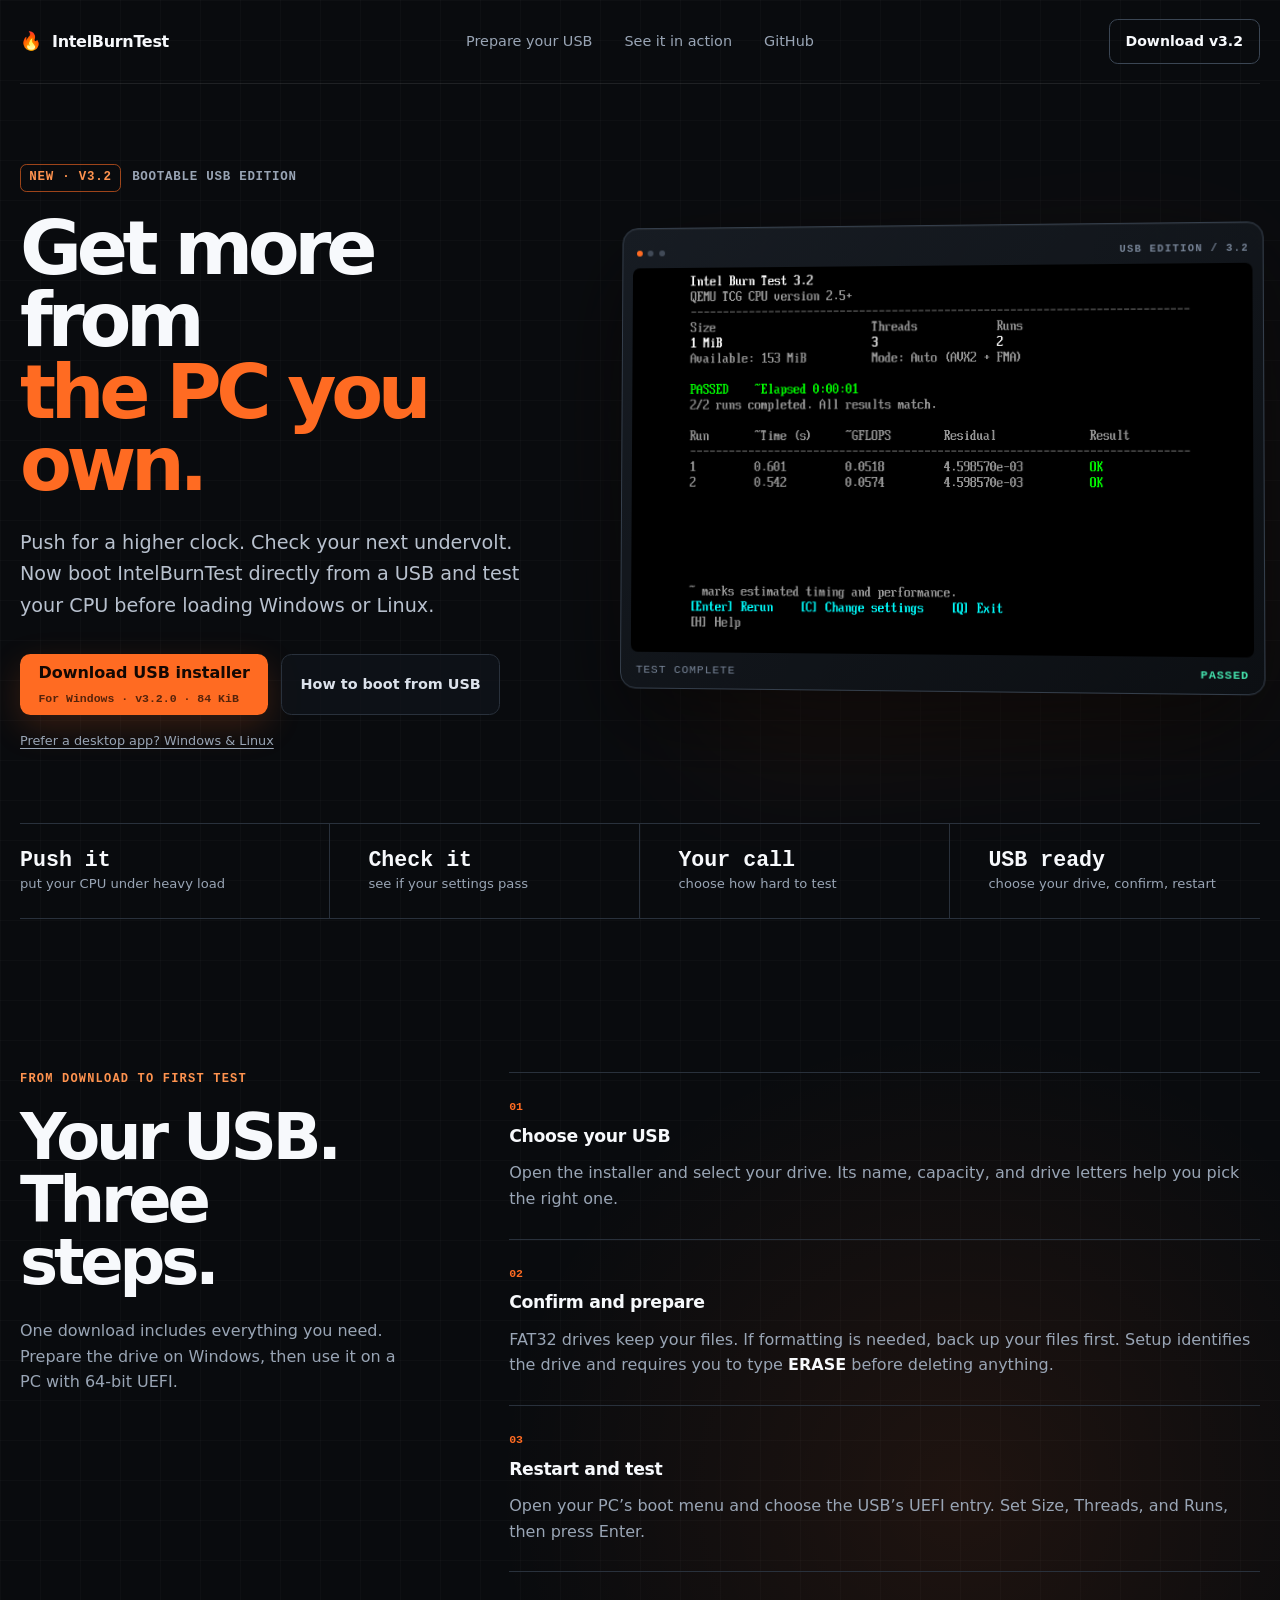
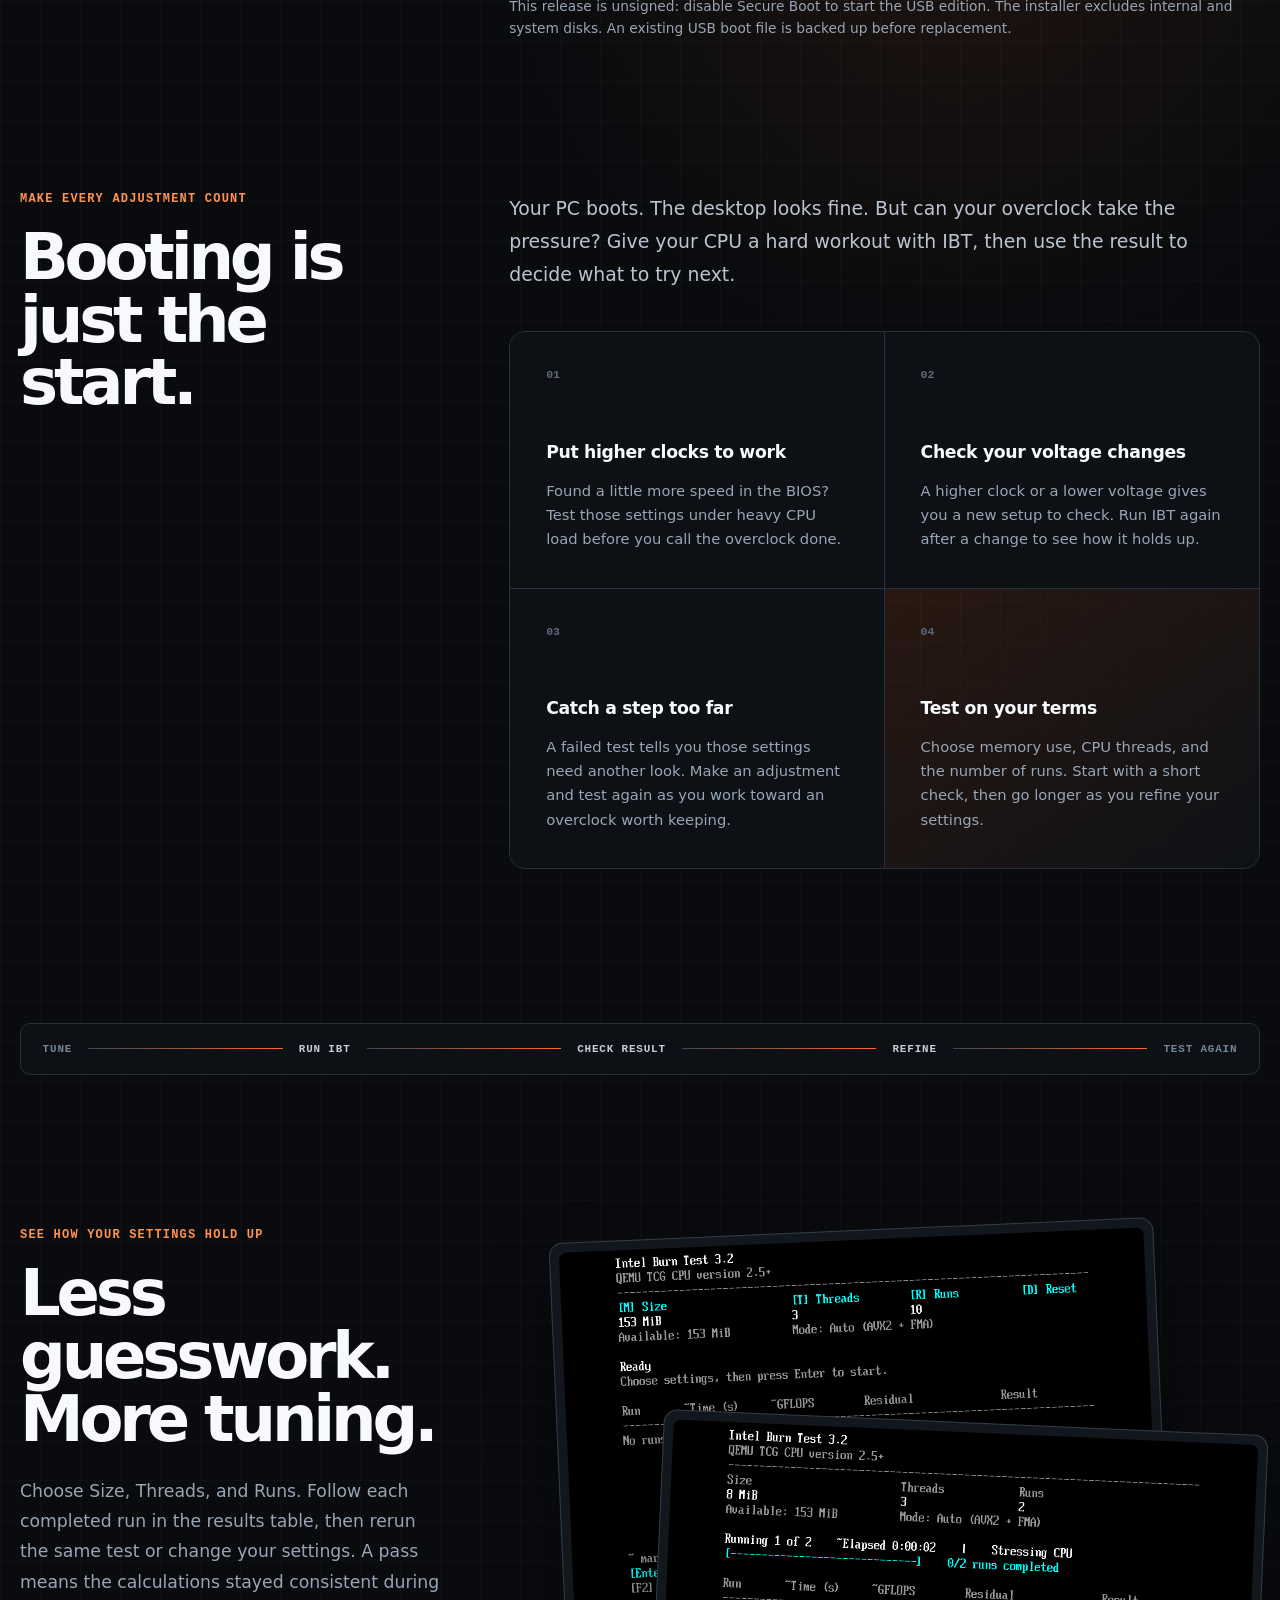
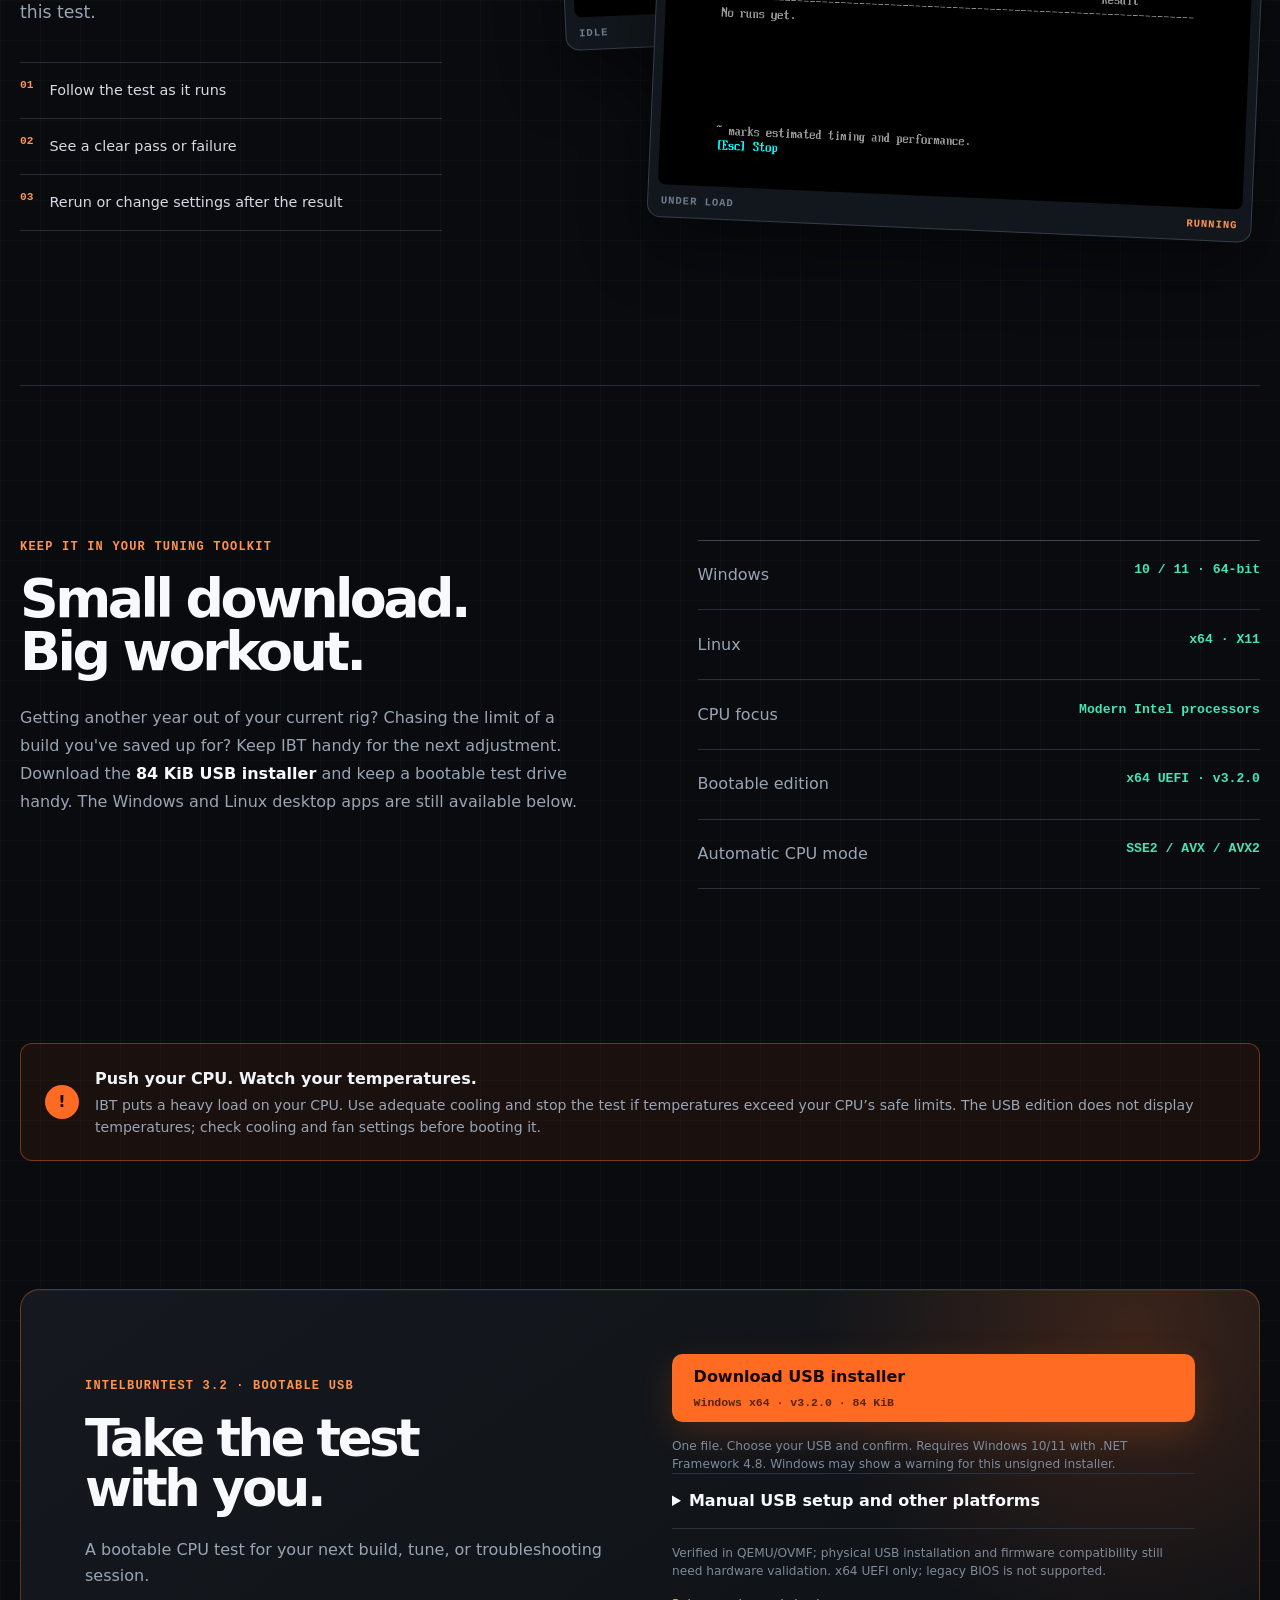
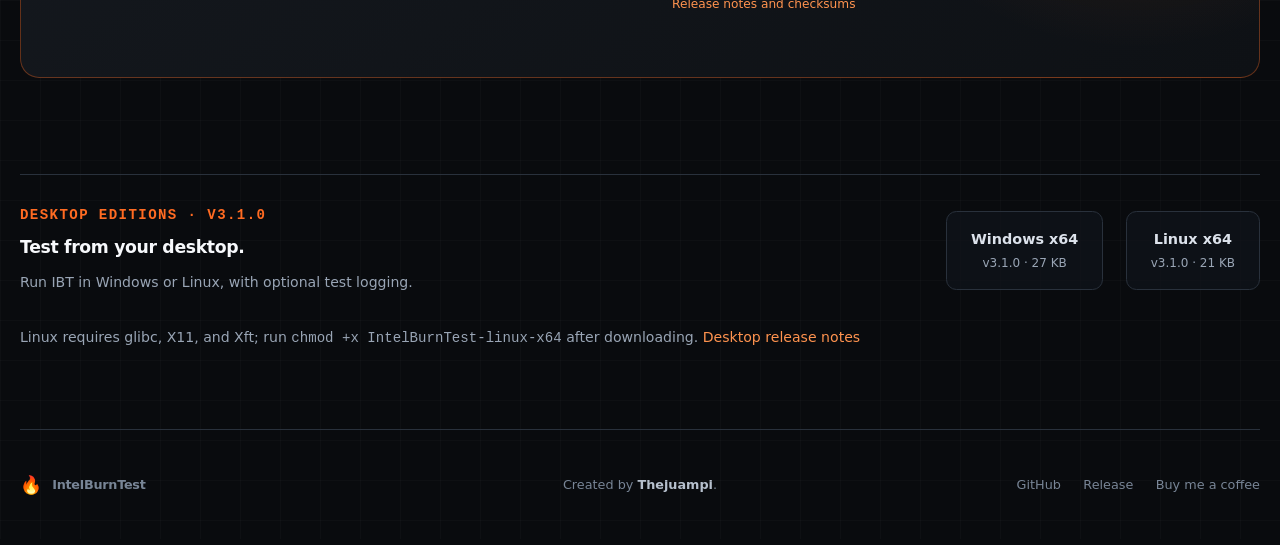
==== commit d747ca0f: "Present v3.2 USB installer and boot instructions" ====
--- a/index.html
+++ b/index.html
@@ -4,53 +4,53 @@
   <meta charset="utf-8">
   <meta name="viewport" content="width=device-width,initial-scale=1">
   <meta name="theme-color" content="#090b0e">
-  <meta name="description" content="Get more from the PC you own. IntelBurnTest helps you test your CPU overclock and catch unstable settings as you push your hardware further. Free for Windows and Linux.">
+  <meta name="description" content="Test your CPU from a bootable USB with IntelBurnTest 3.2. Download the USB installer, choose your drive, and start testing. Windows and Linux editions also available.">
   <meta property="og:type" content="website">
-  <meta property="og:title" content="IntelBurnTest ASM — Get more from the PC you own.">
+  <meta property="og:title" content="IntelBurnTest — Get more from the PC you own.">
   <meta property="og:description" content="Chase more FPS. Push for a higher clock. Test your CPU overclock with IntelBurnTest as you squeeze more out of your hardware.">
-  <meta property="og:image" content="https://thejuampi.github.io/ibt-asm/assets/ibt-finished.webp">
+  <meta property="og:image" content="https://thejuampi.github.io/ibt-asm/assets/ibt-uefi-passed.webp">
   <meta property="og:image:alt" content="IntelBurnTest showing three completed runs with matching results">
-  <title>IntelBurnTest ASM — Put Your Overclock to the Test</title>
+  <title>IntelBurnTest — Put Your Overclock to the Test</title>
   <link rel="icon" type="image/svg+xml" href="data:image/svg+xml,%3Csvg xmlns='http://www.w3.org/2000/svg' viewBox='0 0 32 32'%3E%3Cpath fill='%23ff6b22' d='M18 2c1 7-5 8-2 14 1-4 5-5 6-9 5 6 7 12 4 18-4 8-16 7-20 1C1 18 8 11 13 7c0 4 0 7 2 8-2-7 3-8 3-13Z'/%3E%3Cpath fill='%23ffd166' d='M16 15c0 4-4 5-2 10 1 2 5 3 7 0 2-4-1-7-2-9 0 3-2 4-3 5 1-2 0-4 0-6Z'/%3E%3C/svg%3E">
-  <link rel="preload" href="assets/ibt-finished.webp" as="image" type="image/webp">
-  <link rel="stylesheet" href="styles.css?v=20260929-original">
+  <link rel="preload" href="assets/ibt-uefi-passed.webp" as="image" type="image/webp">
+  <link rel="stylesheet" href="styles.css?v=3.2.0">
 </head>
 <body>
   <a class="skip-link" href="#main">Skip to content</a>
   <header class="site-header">
     <a class="brand" href="#top" aria-label="IntelBurnTest home">
       <span class="brand-mark" aria-hidden="true">🔥</span>
-      <span>IntelBurnTest <b>ASM</b></span>
+      <span>IntelBurnTest</span>
     </a>
     <nav aria-label="Primary navigation">
-      <a href="#engineering">Test your overclock</a>
+      <a href="#usb-setup">Prepare your USB</a>
       <a href="#interface">See it in action</a>
       <a href="https://github.com/Thejuampi/ibt-asm" rel="noreferrer">GitHub</a>
     </nav>
-    <a class="header-download" href="#download">Download v3.1</a>
+    <a class="header-download" href="#download">Download v3.2</a>
   </header>
 
   <main id="main">
     <section class="hero" id="top">
       <div class="hero-copy">
-        <p class="kicker"><span>v3.1.0</span> For the love of more performance</p>
+        <p class="kicker"><span>NEW · v3.2</span> Bootable USB edition</p>
         <h1>Get more from<br><em>the PC you own.</em></h1>
-        <p class="lede">Chase more FPS. Push for a higher clock. IntelBurnTest helps you test your CPU overclock and catch unstable settings as you squeeze more out of your hardware.</p>
+        <p class="lede">Push for a higher clock. Check your next undervolt. Now boot IntelBurnTest directly from a USB and test your CPU before loading Windows or Linux.</p>
         <div class="hero-actions">
-          <a class="button button-primary" href="https://github.com/Thejuampi/ibt-asm/releases/download/v3.1.0/IntelBurnTest.exe">
-            <span>Download IntelBurnTest</span>
-            <small>Windows x64 · v3.1.0</small>
+          <a class="button button-primary" href="https://github.com/Thejuampi/ibt-asm/releases/download/v3.2.0/IntelBurnTest-USB-Setup.exe">
+            <span>Download USB installer</span>
+            <small>For Windows · v3.2.0 · 84 KiB</small>
           </a>
-          <a class="button button-secondary" href="#engineering">See how it works</a>
+          <a class="button button-secondary" href="#usb-setup">How to boot from USB</a>
         </div>
-        <p class="platform-link"><a href="#linux-download">Also available for Linux</a></p>
+        <p class="platform-link"><a href="#desktop-downloads">Prefer a desktop app? Windows &amp; Linux</a></p>
       </div>
 
       <div class="hero-visual">
         <div class="visual-glow" aria-hidden="true"></div>
         <figure class="app-frame">
-          <div class="frame-bar" aria-hidden="true"><span></span><span></span><span></span><b>PASS / 03</b></div>
-          <img src="assets/ibt-finished.webp" width="636" height="439" alt="IntelBurnTest v3.0 Windows interface showing a passed CPU stress test after three completed runs" decoding="async">
+          <div class="frame-bar" aria-hidden="true"><span></span><span></span><span></span><b>USB EDITION / 3.2</b></div>
+          <div class="console-capture"><img src="assets/ibt-uefi-passed.webp" width="1280" height="800" alt="Intel Burn Test 3.2 bootable USB interface after a passed test, with Size, Threads, Runs, Rerun, and Change settings" decoding="async"></div>
           <figcaption><span>Test complete</span><strong>Passed</strong></figcaption>
         </figure>
       </div>
@@ -60,7 +60,21 @@
       <div><strong>Push it</strong><span>put your CPU under heavy load</span></div>
       <div><strong>Check it</strong><span>see if your settings pass</span></div>
       <div><strong>Your call</strong><span>choose how hard to test</span></div>
-      <div><strong>27 KB</strong><span>Windows · download, open, test</span></div>
+      <div><strong>USB ready</strong><span>choose your drive, confirm, restart</span></div>
+    </section>
+
+    <section class="usb-setup section" id="usb-setup">
+      <div class="section-heading">
+        <p class="eyebrow">From download to first test</p>
+        <h2>Your USB.<br>Three steps.</h2>
+        <p class="usb-intro">One download includes everything you need. Prepare the drive on Windows, then use it on a PC with 64-bit UEFI.</p>
+      </div>
+      <div class="usb-steps">
+        <article><span class="card-index">01</span><h3>Choose your USB</h3><p>Open the installer and select your drive. Its name, capacity, and drive letters help you pick the right one.</p></article>
+        <article><span class="card-index">02</span><h3>Confirm and prepare</h3><p>FAT32 drives keep your files. If formatting is needed, back up your files first. Setup identifies the drive and requires you to type <strong>ERASE</strong> before deleting anything.</p></article>
+        <article><span class="card-index">03</span><h3>Restart and test</h3><p>Open your PC’s boot menu and choose the USB’s UEFI entry. Set Size, Threads, and Runs, then press Enter.</p></article>
+        <p class="usb-note">This release is unsigned: disable Secure Boot to start the USB edition. The installer excludes internal and system disks. An existing USB boot file is backed up before replacement.</p>
+      </div>
     </section>
 
     <section class="engineering section" id="engineering">
@@ -89,7 +103,7 @@
           <article class="card-hot">
             <span class="card-index">04</span>
             <h3>Test on your terms</h3>
-            <p>Choose the stress level, memory use, CPU threads, and number of runs. Start with a short check, then go longer as you refine your settings.</p>
+            <p>Choose memory use, CPU threads, and the number of runs. Start with a short check, then go longer as you refine your settings.</p>
           </article>
         </div>
       </div>
@@ -103,20 +117,20 @@
       <div class="interface-copy" id="results">
         <p class="eyebrow">See how your settings hold up</p>
         <h2>Less guesswork.<br>More tuning.</h2>
-        <p>Choose your test and hit Start. Follow the progress, see when it finishes, and know if it passed. A pass means your settings held up during this test; it's a useful checkpoint for your next adjustment.</p>
+        <p>Choose Size, Threads, and Runs. Follow each completed run in the results table, then rerun the same test or change your settings. A pass means the calculations stayed consistent during this test.</p>
         <ul class="feature-list">
           <li><span>01</span> Follow the test as it runs</li>
           <li><span>02</span> See a clear pass or failure</li>
-          <li><span>03</span> Save a test log to review later</li>
+          <li><span>03</span> Rerun or change settings after the result</li>
         </ul>
       </div>
       <div class="screenshot-stack">
         <figure class="screenshot-card screenshot-idle">
-          <img src="assets/ibt-idle.webp" width="636" height="439" alt="IntelBurnTest ready to start" decoding="async">
+          <div class="console-capture"><img src="assets/ibt-uefi-ready.webp" width="1280" height="800" alt="IntelBurnTest ready to start" decoding="async"></div>
           <figcaption><span>Idle</span><b>Ready</b></figcaption>
         </figure>
         <figure class="screenshot-card screenshot-running">
-          <img src="assets/ibt-running.webp" width="636" height="439" alt="IntelBurnTest warming up on the first of ten runs" decoding="async">
+          <div class="console-capture"><img src="assets/ibt-uefi-running.webp" width="1280" height="800" alt="Intel Burn Test 3.2 USB edition showing live progress and completed runs" decoding="async"></div>
           <figcaption><span>Under load</span><b>Running</b></figcaption>
         </figure>
       </div>
@@ -126,14 +140,14 @@
       <div class="validation-copy">
         <p class="eyebrow">Keep it in your tuning toolkit</p>
         <h2>Small download.<br>Big workout.</h2>
-        <p>Getting another year out of your current rig? Chasing the limit of a build you've saved up for? Keep IBT handy for the next adjustment. It's a <strong>27 KB download for Windows</strong> that runs without installation, with a Linux build available too.</p>
+        <p>Getting another year out of your current rig? Chasing the limit of a build you've saved up for? Keep IBT handy for the next adjustment. Download the <strong>84 KiB USB installer</strong> and keep a bootable test drive handy. The Windows and Linux desktop apps are still available below.</p>
       </div>
       <div class="validation-ledger" role="list" aria-label="Download and compatibility">
         <div role="listitem"><span>Windows</span><strong>10 / 11 · 64-bit</strong></div>
         <div role="listitem"><span>Linux</span><strong>x64 · X11</strong></div>
         <div role="listitem"><span>CPU focus</span><strong>Modern Intel processors</strong></div>
-        <div role="listitem"><span>Download size</span><strong>Windows 27 KB · Linux 21 KB</strong></div>
-        <div role="listitem"><span>Setup</span><strong>No installation needed</strong></div>
+        <div role="listitem"><span>Bootable edition</span><strong>x64 UEFI · v3.2.0</strong></div>
+        <div role="listitem"><span>Automatic CPU mode</span><strong>SSE2 / AVX / AVX2</strong></div>
       </div>
     </section>
 
@@ -141,37 +155,45 @@
       <div class="warning-icon" aria-hidden="true">!</div>
       <div>
         <strong>Push your CPU. Watch your temperatures.</strong>
-        <p>IBT puts a heavy load on your CPU. Use adequate cooling, keep a temperature monitor open, and stop the test if temperatures exceed your CPU's safe limits.</p>
+        <p>IBT puts a heavy load on your CPU. Use adequate cooling and stop the test if temperatures exceed your CPU’s safe limits. The USB edition does not display temperatures; check cooling and fan settings before booting it.</p>
       </div>
     </aside>
 
     <section class="download-panel" id="download">
       <div>
-        <p class="eyebrow">IntelBurnTest v3.1.0</p>
-        <h2>Found more speed?<br>Put it to the test.</h2>
+        <p class="eyebrow">IntelBurnTest 3.2 · Bootable USB</p>
+        <h2>Take the test<br>with you.</h2>
+        <p class="download-description">A bootable CPU test for your next build, tune, or troubleshooting session.</p>
       </div>
       <div class="download-meta">
-        <a class="button button-primary button-large" href="https://github.com/Thejuampi/ibt-asm/releases/download/v3.1.0/IntelBurnTest.exe">
-          <span>Download for Windows</span>
-          <small>Windows x64 · v3.1.0 · 27 KB</small>
+        <a class="button button-primary button-large" href="https://github.com/Thejuampi/ibt-asm/releases/download/v3.2.0/IntelBurnTest-USB-Setup.exe">
+          <span>Download USB installer</span><small>Windows x64 · v3.2.0 · 84 KiB</small>
         </a>
-        <p>Unsigned executable. Windows SmartScreen may show a warning on first launch.</p>
-        <a class="button button-secondary button-large button-linux" id="linux-download" href="https://github.com/Thejuampi/ibt-asm/releases/download/v3.1.0/IntelBurnTest-linux-x64">
-          <span>Download for Linux</span>
-          <small>Linux x64 · v3.1.0 · 21 KB</small>
-        </a>
-        <p>Requires glibc, X11, and Xft. After downloading, run <code>chmod +x IntelBurnTest-linux-x64</code>.</p>
-        <p><a class="release-link" href="https://github.com/Thejuampi/ibt-asm/releases/tag/v3.1.0">Release notes and checksums</a> · <a class="release-link" href="https://github.com/Thejuampi/ibt-asm#build-from-source">Build from source</a></p>
-      </div>
+        <p>One file. Choose your USB and confirm. Requires Windows 10/11 with .NET Framework 4.8. Windows may show a warning for this unsigned installer.</p>
+        <details class="manual-downloads">
+          <summary>Manual USB setup and other platforms</summary>
+          <p><a class="release-link" href="https://github.com/Thejuampi/ibt-asm/releases/download/v3.2.0/ibt-uefi-usb.zip">Download the USB ZIP</a> and extract it into an existing FAT32 USB. Back up an existing EFI/BOOT/BOOTX64.EFI before replacing it.</p>
+          <p><a class="release-link" href="https://github.com/Thejuampi/ibt-asm/releases/download/v3.2.0/ibt-uefi.img">Download the raw image</a> for your USB imaging tool. Writing this image erases the selected drive and creates a 64 MiB layout.</p>
+        </details>
+        <p class="release-limit">Verified in QEMU/OVMF; physical USB installation and firmware compatibility still need hardware validation. x64 UEFI only; legacy BIOS is not supported.</p>
+        <p><a class="release-link" href="https://github.com/Thejuampi/ibt-asm/releases/tag/v3.2.0">Release notes and checksums</a></p>
+      </div>
+    </section>
+
+    <section class="desktop-downloads" id="desktop-downloads" aria-label="Desktop downloads">
+      <div><p class="eyebrow">Desktop editions · v3.1.0</p><h3>Test from your desktop.</h3><p>Run IBT in Windows or Linux, with optional test logging.</p></div>
+      <a class="button button-secondary" href="https://github.com/Thejuampi/ibt-asm/releases/download/v3.1.0/IntelBurnTest.exe"><span>Windows x64</span><small>v3.1.0 · 27 KB</small></a>
+      <a class="button button-secondary" id="linux-download" href="https://github.com/Thejuampi/ibt-asm/releases/download/v3.1.0/IntelBurnTest-linux-x64"><span>Linux x64</span><small>v3.1.0 · 21 KB</small></a>
+      <p class="desktop-note">Linux requires glibc, X11, and Xft; run <code>chmod +x IntelBurnTest-linux-x64</code> after downloading. <a class="release-link" href="https://github.com/Thejuampi/ibt-asm/releases/tag/v3.1.0">Desktop release notes</a></p>
     </section>
   </main>
 
   <footer>
-    <a class="brand" href="#top"><span class="brand-mark" aria-hidden="true">🔥</span><span>IntelBurnTest <b>ASM</b></span></a>
+    <a class="brand" href="#top"><span class="brand-mark" aria-hidden="true">🔥</span><span>IntelBurnTest</span></a>
     <p>Created by <strong>Thejuampi</strong>.</p>
     <div>
       <a href="https://github.com/Thejuampi/ibt-asm">GitHub</a>
-      <a href="https://github.com/Thejuampi/ibt-asm/releases/tag/v3.1.0">Release</a>
+      <a href="https://github.com/Thejuampi/ibt-asm/releases/tag/v3.2.0">Release</a>
       <a href="https://buymeacoffee.com/thejuampi">Buy me a coffee</a>
     </div>
   </footer>
--- a/styles.css
+++ b/styles.css
@@ -501,3 +501,33 @@
   html { scroll-behavior: auto; }
   *, *::before, *::after { transition-duration: .01ms !important; }
 }
+
+/* Bootable USB edition: preserve the original visual design. */
+.usb-setup { display: grid; grid-template-columns: .68fr 1.32fr; gap: clamp(3rem,8vw,8rem); padding-bottom: 0; }
+.usb-intro, .download-description { color: var(--muted); margin: 1.5rem 0 0; max-width: 33rem; }
+.usb-steps { border-top: 1px solid var(--line); }
+.usb-steps article { padding: 1.7rem 0; border-bottom: 1px solid var(--line); }
+.usb-steps .card-index { margin: 0 0 .6rem; color: var(--orange); }
+.usb-steps p { color: var(--muted); margin: .6rem 0 0; }
+.usb-note { font-size: .86rem; padding-top: .8rem; }
+.usb-note strong, .usb-steps strong { color: var(--text); }
+.manual-downloads { padding: .9rem 0; border-top: 1px solid var(--line); border-bottom: 1px solid var(--line); }
+.manual-downloads summary { cursor: pointer; color: var(--text); font-weight: 600; }
+.manual-downloads summary:focus-visible { outline: 2px solid var(--orange); outline-offset: 4px; }
+.release-limit { font-size: .8rem; }
+.desktop-downloads { width: min(calc(100% - 2rem),var(--max)); margin: -2rem auto 5rem; display: grid; grid-template-columns: 1fr auto auto; gap: 1.4rem; align-items: center; padding-top: 2rem; border-top: 1px solid var(--line); }
+.desktop-downloads p { color: var(--muted); font-size: .88rem; margin: .6rem 0 0; }
+.desktop-downloads .eyebrow { color: var(--orange); margin: 0 0 .65rem; }
+.desktop-downloads .button { flex-direction: column; gap: .2rem; padding: 1rem 1.5rem; }
+.desktop-downloads small { color: var(--muted); font-weight: 400; }
+.desktop-note { grid-column: 1 / -1; }
+.download-meta { min-width: 0; }
+@media (max-width: 1020px) { .usb-setup { grid-template-columns: 1fr; } }
+@media (max-width: 640px) { .desktop-downloads { grid-template-columns: 1fr; margin-top: -1rem; } .desktop-note { grid-column: 1; } }
+
+.console-capture { aspect-ratio: 8 / 5; overflow: hidden; border-radius: .45rem; }
+.console-capture img { width: 100%; height: 100%; object-fit: cover; transform: scale(1.7); transform-origin: center; }
+.download-panel { grid-template-columns: minmax(0,1fr) minmax(0,1fr); align-items: center; gap: clamp(2rem,5vw,4rem); }
+.download-panel h2 { font-size: clamp(2.8rem,4vw,4.5rem); }
+.download-meta { width: 100%; }
+@media (max-width: 1020px) { .download-panel { grid-template-columns: 1fr; } }
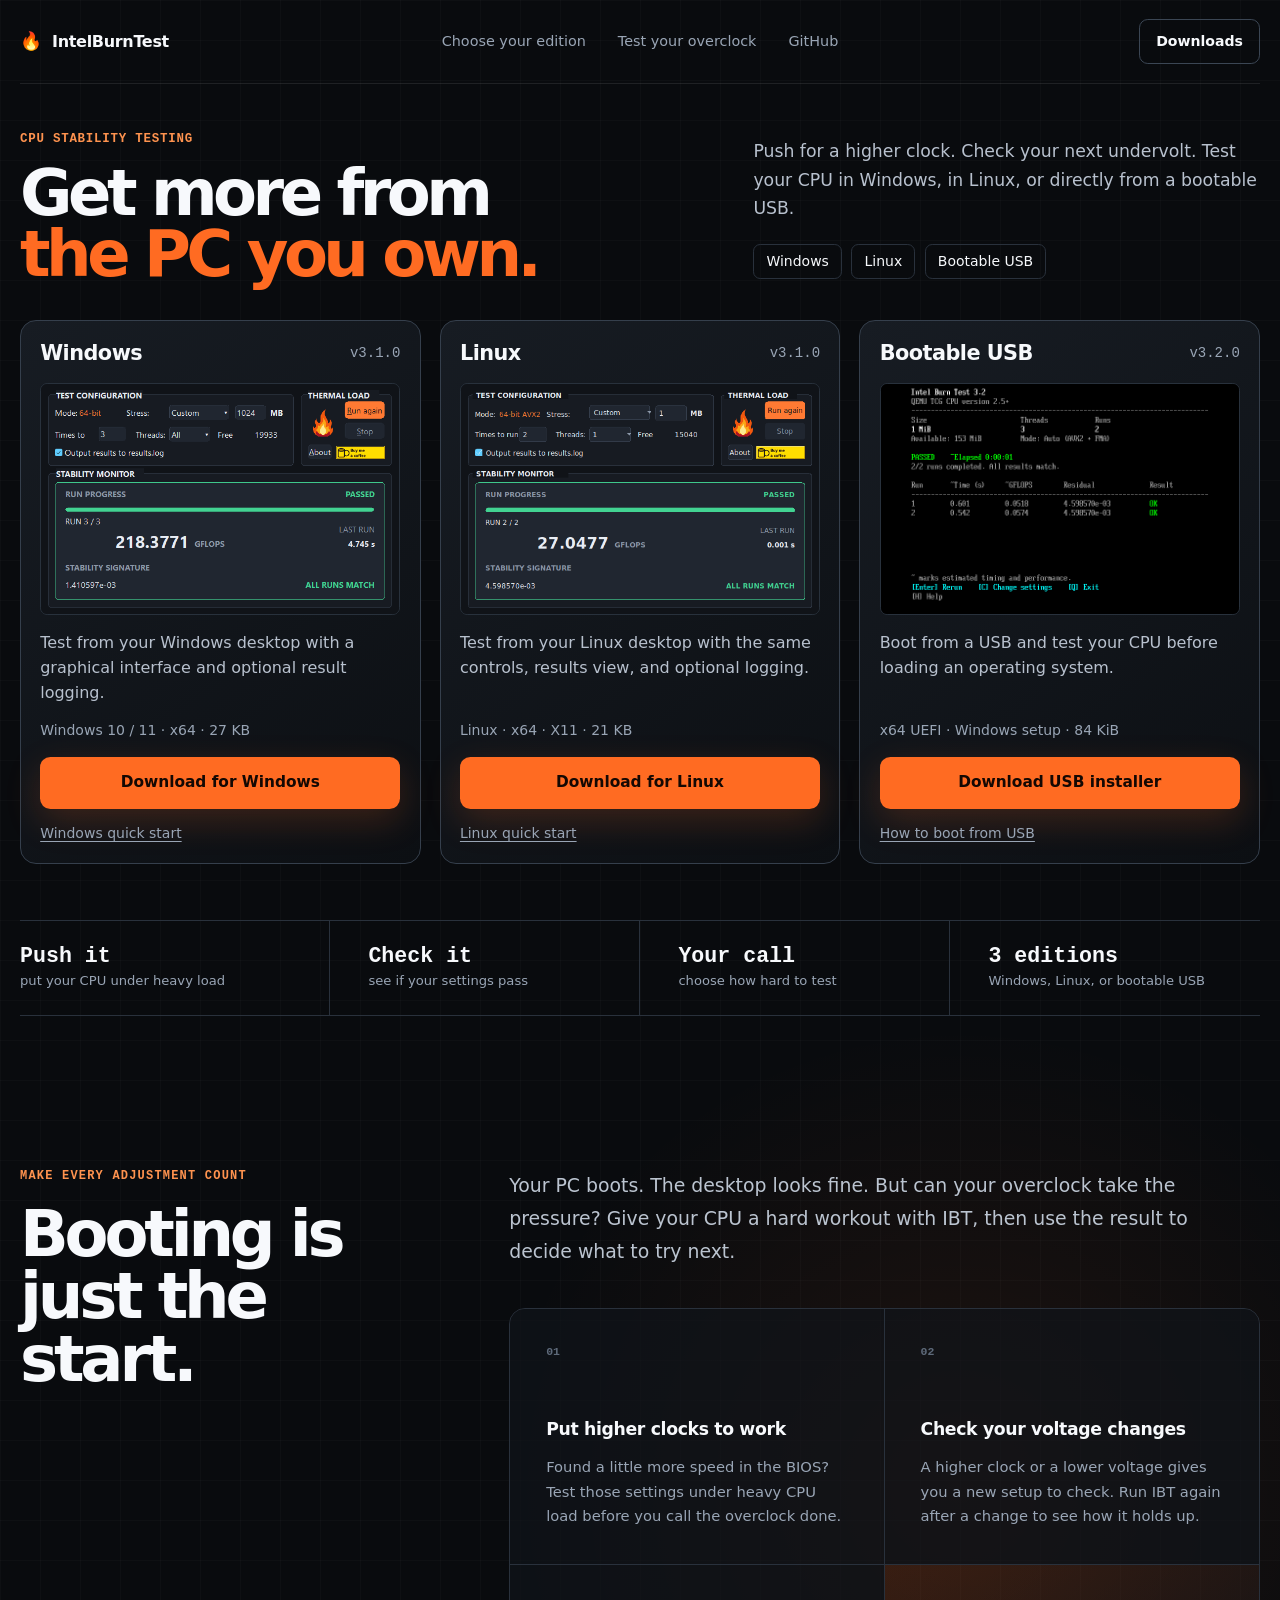
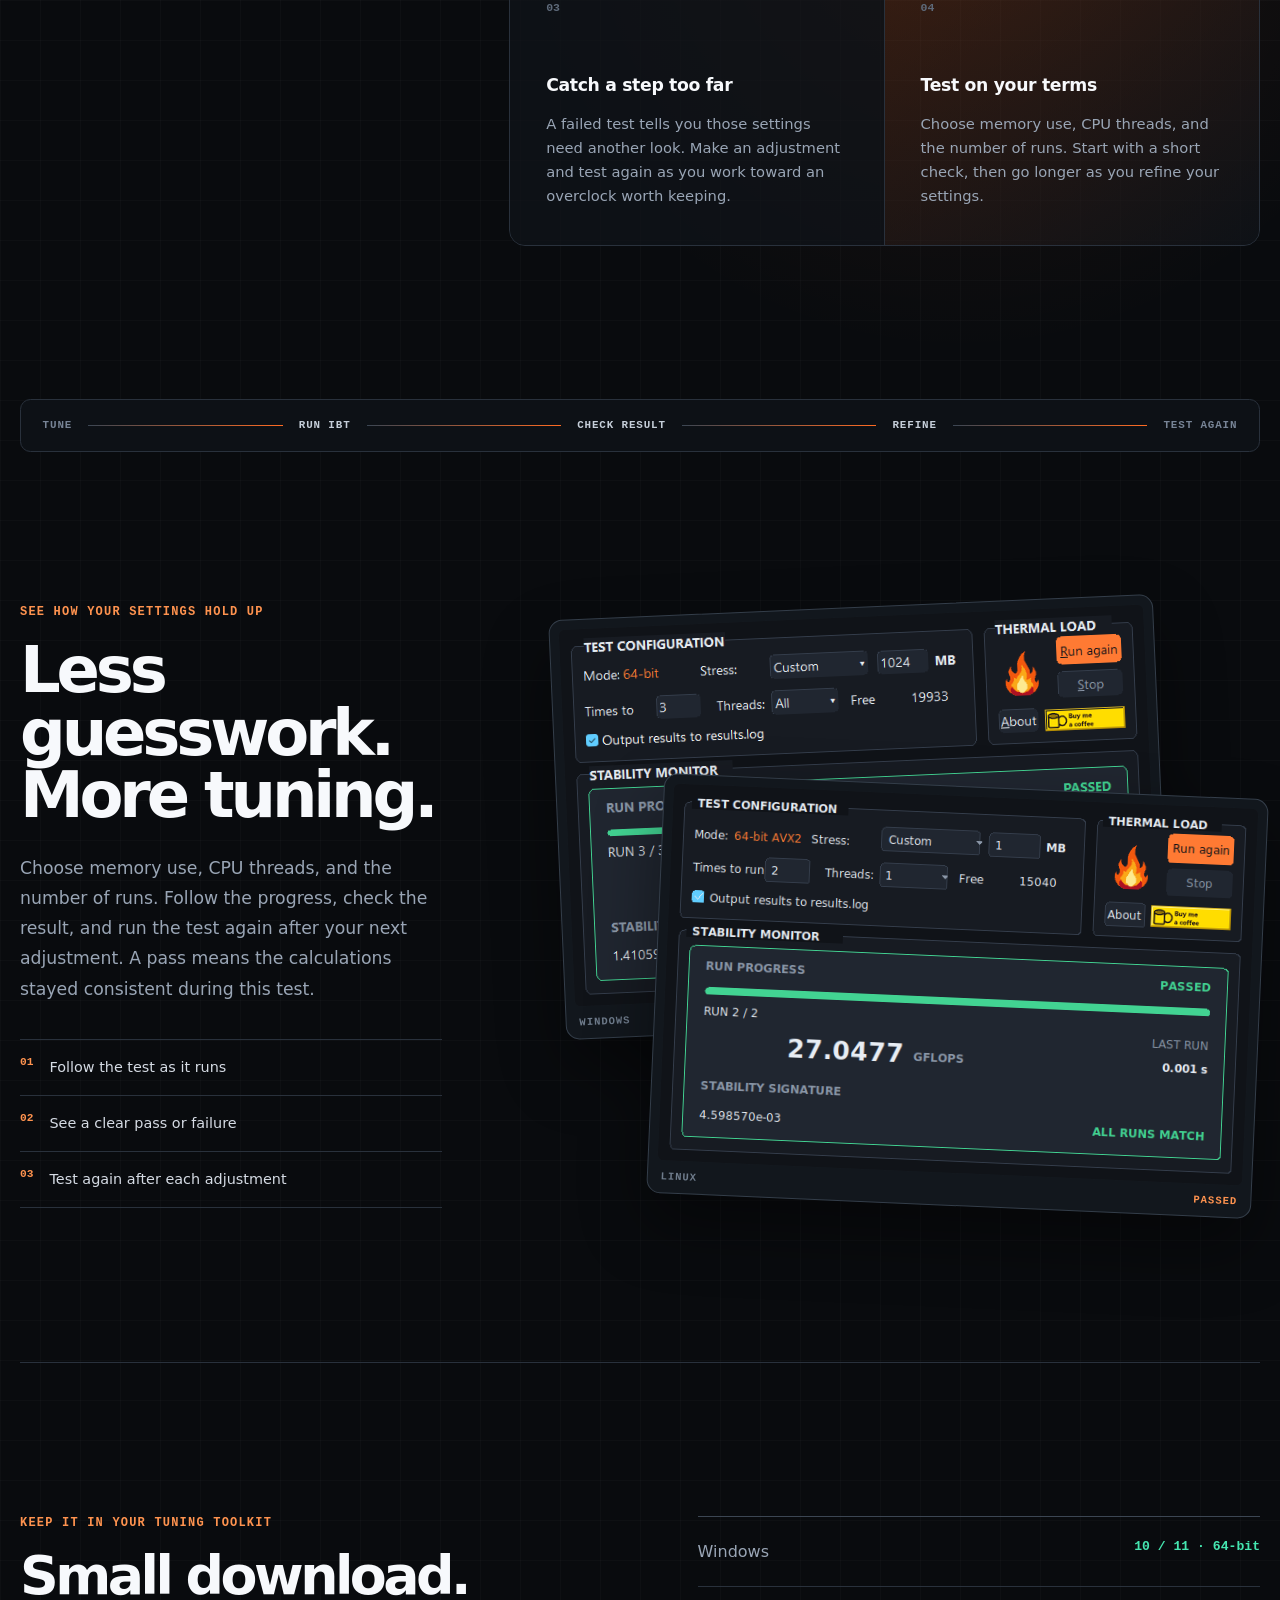
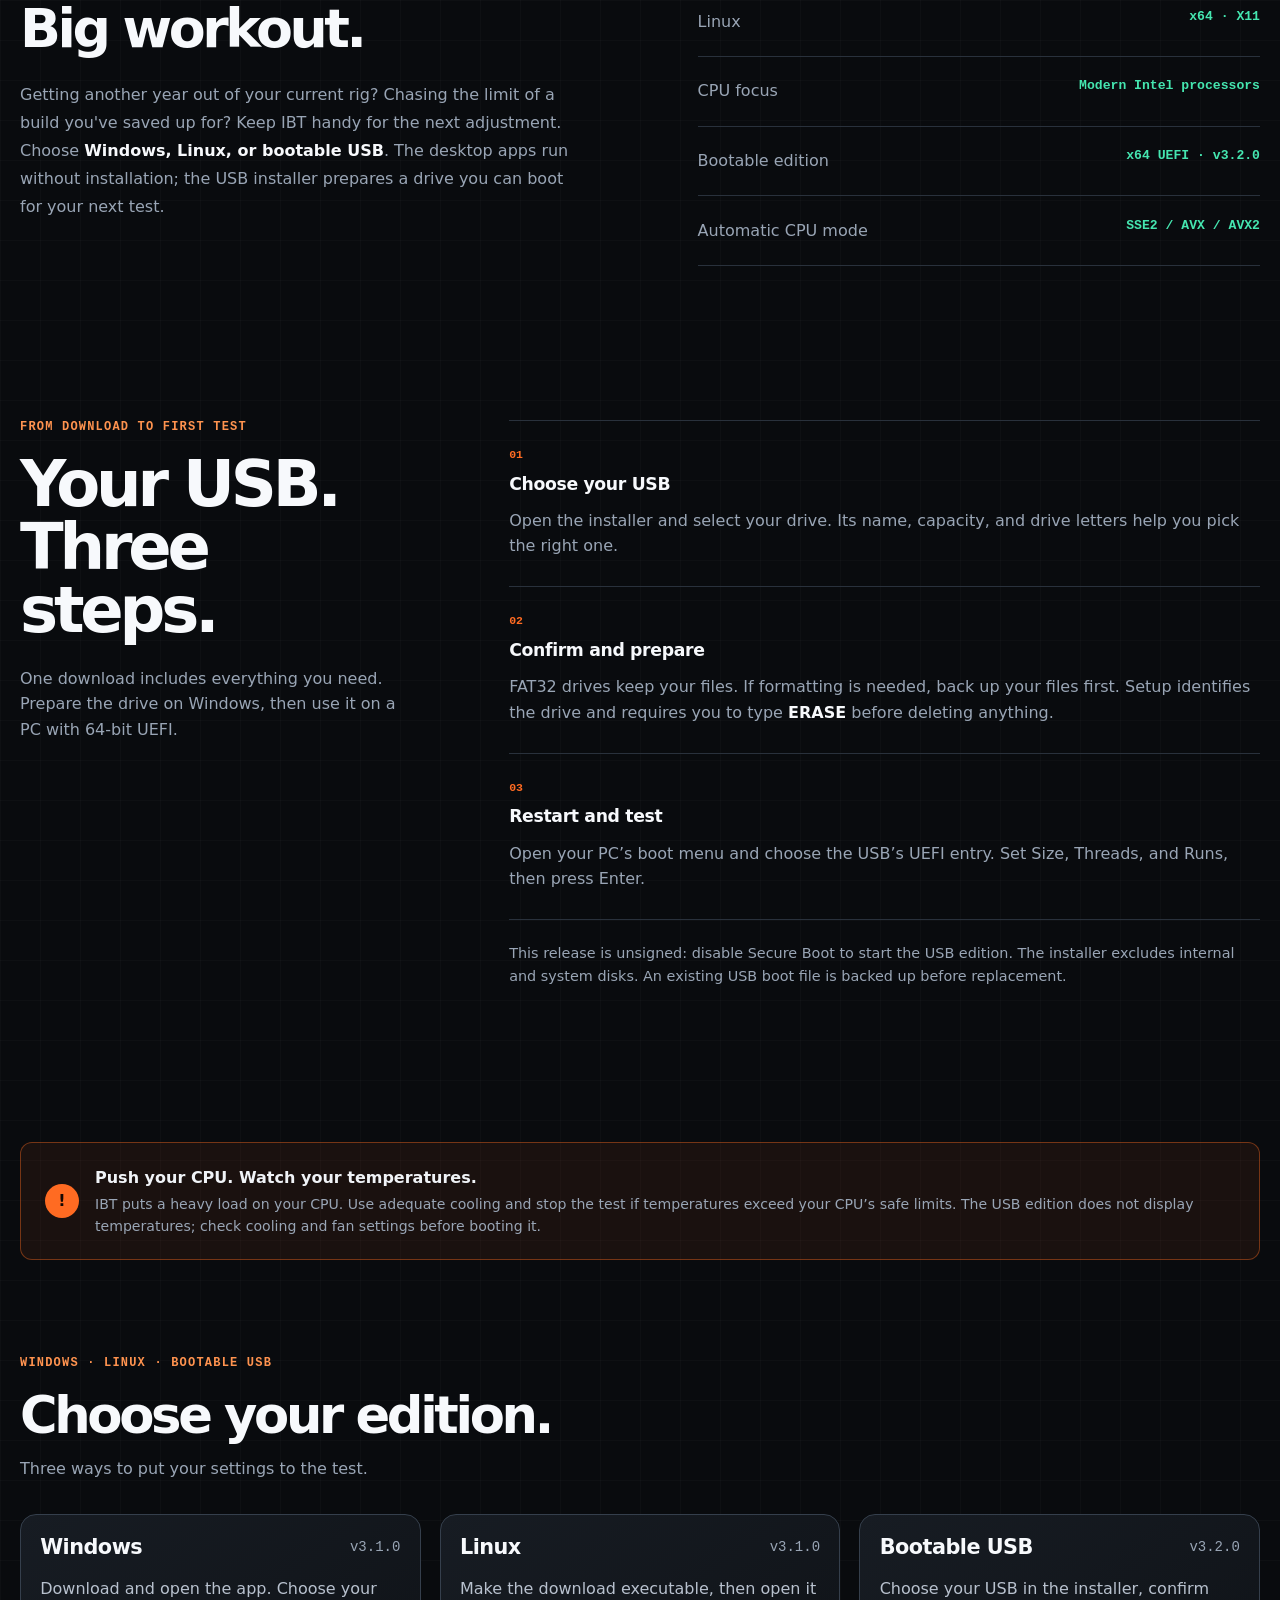
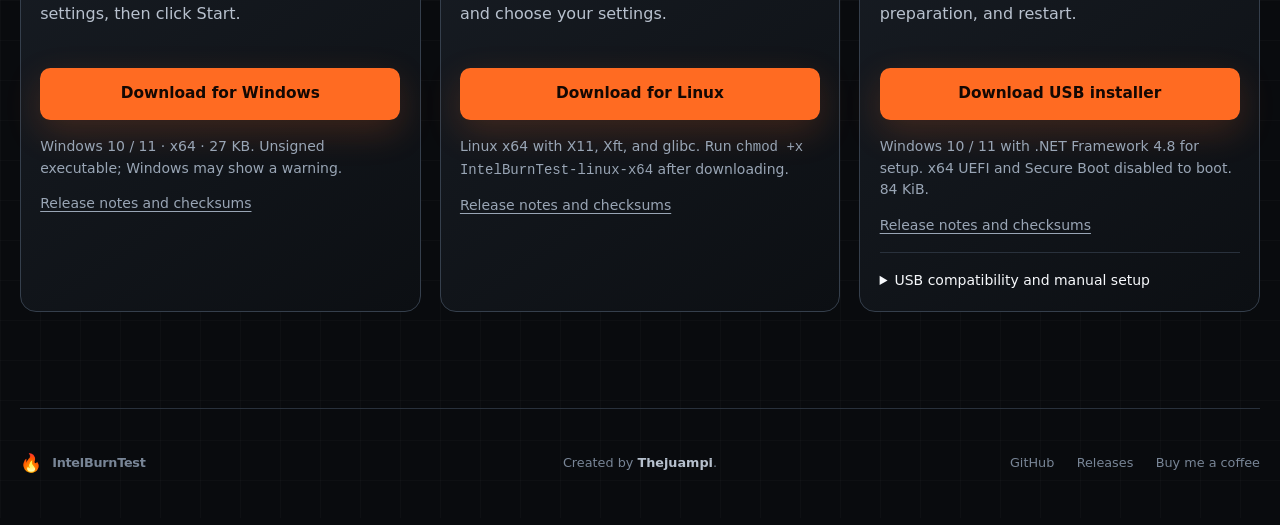
==== commit 44da5443: "Give Windows, Linux and USB editions equal prominence" ====
--- a/index.html
+++ b/index.html
@@ -4,16 +4,16 @@
   <meta charset="utf-8">
   <meta name="viewport" content="width=device-width,initial-scale=1">
   <meta name="theme-color" content="#090b0e">
-  <meta name="description" content="Test your CPU from a bootable USB with IntelBurnTest 3.2. Download the USB installer, choose your drive, and start testing. Windows and Linux editions also available.">
+  <meta name="description" content="Test your CPU overclock with IntelBurnTest for Windows, Linux, or bootable USB. Choose your edition, download it, and check your settings under load.">
   <meta property="og:type" content="website">
   <meta property="og:title" content="IntelBurnTest — Get more from the PC you own.">
   <meta property="og:description" content="Chase more FPS. Push for a higher clock. Test your CPU overclock with IntelBurnTest as you squeeze more out of your hardware.">
-  <meta property="og:image" content="https://thejuampi.github.io/ibt-asm/assets/ibt-uefi-passed.webp">
-  <meta property="og:image:alt" content="IntelBurnTest showing three completed runs with matching results">
+  <meta property="og:image" content="https://thejuampi.github.io/ibt-asm/assets/ibt-windows-passed.webp">
+  <meta property="og:image:alt" content="IntelBurnTest showing a passed CPU stability test">
   <title>IntelBurnTest — Put Your Overclock to the Test</title>
   <link rel="icon" type="image/svg+xml" href="data:image/svg+xml,%3Csvg xmlns='http://www.w3.org/2000/svg' viewBox='0 0 32 32'%3E%3Cpath fill='%23ff6b22' d='M18 2c1 7-5 8-2 14 1-4 5-5 6-9 5 6 7 12 4 18-4 8-16 7-20 1C1 18 8 11 13 7c0 4 0 7 2 8-2-7 3-8 3-13Z'/%3E%3Cpath fill='%23ffd166' d='M16 15c0 4-4 5-2 10 1 2 5 3 7 0 2-4-1-7-2-9 0 3-2 4-3 5 1-2 0-4 0-6Z'/%3E%3C/svg%3E">
-  <link rel="preload" href="assets/ibt-uefi-passed.webp" as="image" type="image/webp">
-  <link rel="stylesheet" href="styles.css?v=3.2.0">
+  <link rel="preload" href="assets/ibt-windows-passed.webp" as="image" type="image/webp">
+  <link rel="stylesheet" href="styles.css?v=three-editions-20260930">
 </head>
 <body>
   <a class="skip-link" href="#main">Skip to content</a>
@@ -23,36 +23,52 @@
       <span>IntelBurnTest</span>
     </a>
     <nav aria-label="Primary navigation">
-      <a href="#usb-setup">Prepare your USB</a>
-      <a href="#interface">See it in action</a>
+      <a href="#editions">Choose your edition</a>
+      <a href="#engineering">Test your overclock</a>
       <a href="https://github.com/Thejuampi/ibt-asm" rel="noreferrer">GitHub</a>
     </nav>
-    <a class="header-download" href="#download">Download v3.2</a>
+    <a class="header-download" href="#download">Downloads</a>
   </header>
 
   <main id="main">
-    <section class="hero" id="top">
-      <div class="hero-copy">
-        <p class="kicker"><span>NEW · v3.2</span> Bootable USB edition</p>
-        <h1>Get more from<br><em>the PC you own.</em></h1>
-        <p class="lede">Push for a higher clock. Check your next undervolt. Now boot IntelBurnTest directly from a USB and test your CPU before loading Windows or Linux.</p>
-        <div class="hero-actions">
-          <a class="button button-primary" href="https://github.com/Thejuampi/ibt-asm/releases/download/v3.2.0/IntelBurnTest-USB-Setup.exe">
-            <span>Download USB installer</span>
-            <small>For Windows · v3.2.0 · 84 KiB</small>
-          </a>
-          <a class="button button-secondary" href="#usb-setup">How to boot from USB</a>
+    <section class="hero hero-editions" id="top">
+      <div class="hero-intro">
+        <div>
+          <p class="kicker">CPU stability testing</p>
+          <h1>Get more from<br><em>the PC you own.</em></h1>
         </div>
-        <p class="platform-link"><a href="#desktop-downloads">Prefer a desktop app? Windows &amp; Linux</a></p>
-      </div>
-
-      <div class="hero-visual">
-        <div class="visual-glow" aria-hidden="true"></div>
-        <figure class="app-frame">
-          <div class="frame-bar" aria-hidden="true"><span></span><span></span><span></span><b>USB EDITION / 3.2</b></div>
-          <div class="console-capture"><img src="assets/ibt-uefi-passed.webp" width="1280" height="800" alt="Intel Burn Test 3.2 bootable USB interface after a passed test, with Size, Threads, Runs, Rerun, and Change settings" decoding="async"></div>
-          <figcaption><span>Test complete</span><strong>Passed</strong></figcaption>
-        </figure>
+        <div class="hero-description">
+          <p class="lede">Push for a higher clock. Check your next undervolt. Test your CPU in Windows, in Linux, or directly from a bootable USB.</p>
+          <nav class="edition-shortcuts" aria-label="Choose an edition">
+            <a href="#edition-windows">Windows</a><a href="#edition-linux">Linux</a><a href="#edition-usb">Bootable USB</a>
+          </nav>
+        </div>
+      </div>
+      <div class="edition-grid" id="editions" aria-label="IntelBurnTest editions">
+        <article class="edition-card" id="edition-windows" data-edition="windows">
+          <div class="edition-heading"><h2>Windows</h2><span class="edition-version">v3.1.0</span></div>
+          <figure class="edition-shot"><img src="assets/ibt-windows-passed.webp" width="620" height="400" alt="IntelBurnTest Windows app showing a passed test in the Stability Monitor" decoding="async"></figure>
+          <p>Test from your Windows desktop with a graphical interface and optional result logging.</p>
+          <span class="edition-requirement">Windows 10 / 11 · x64 · 27 KB</span>
+          <a class="button button-primary edition-download" href="https://github.com/Thejuampi/ibt-asm/releases/download/v3.1.0/IntelBurnTest.exe">Download for Windows</a>
+          <a class="edition-more" href="#download-windows">Windows quick start</a>
+        </article>
+        <article class="edition-card" id="edition-linux" data-edition="linux">
+          <div class="edition-heading"><h2>Linux</h2><span class="edition-version">v3.1.0</span></div>
+          <figure class="edition-shot"><img src="assets/ibt-linux-passed.webp" width="620" height="400" alt="IntelBurnTest Linux app showing completed runs with matching results" decoding="async"></figure>
+          <p>Test from your Linux desktop with the same controls, results view, and optional logging.</p>
+          <span class="edition-requirement">Linux · x64 · X11 · 21 KB</span>
+          <a class="button button-primary edition-download" href="https://github.com/Thejuampi/ibt-asm/releases/download/v3.1.0/IntelBurnTest-linux-x64">Download for Linux</a>
+          <a class="edition-more" href="#download-linux">Linux quick start</a>
+        </article>
+        <article class="edition-card" id="edition-usb" data-edition="usb">
+          <div class="edition-heading"><h2>Bootable USB</h2><span class="edition-version">v3.2.0</span></div>
+          <figure class="edition-shot edition-shot-console"><img src="assets/ibt-uefi-passed.webp" width="1280" height="800" alt="Intel Burn Test bootable USB edition showing a passed test and Rerun and Change settings actions" decoding="async"></figure>
+          <p>Boot from a USB and test your CPU before loading an operating system.</p>
+          <span class="edition-requirement">x64 UEFI · Windows setup · 84 KiB</span>
+          <a class="button button-primary edition-download" href="https://github.com/Thejuampi/ibt-asm/releases/download/v3.2.0/IntelBurnTest-USB-Setup.exe">Download USB installer</a>
+          <a class="edition-more" href="#usb-setup">How to boot from USB</a>
+        </article>
       </div>
     </section>
 
@@ -60,21 +76,7 @@
       <div><strong>Push it</strong><span>put your CPU under heavy load</span></div>
       <div><strong>Check it</strong><span>see if your settings pass</span></div>
       <div><strong>Your call</strong><span>choose how hard to test</span></div>
-      <div><strong>USB ready</strong><span>choose your drive, confirm, restart</span></div>
-    </section>
-
-    <section class="usb-setup section" id="usb-setup">
-      <div class="section-heading">
-        <p class="eyebrow">From download to first test</p>
-        <h2>Your USB.<br>Three steps.</h2>
-        <p class="usb-intro">One download includes everything you need. Prepare the drive on Windows, then use it on a PC with 64-bit UEFI.</p>
-      </div>
-      <div class="usb-steps">
-        <article><span class="card-index">01</span><h3>Choose your USB</h3><p>Open the installer and select your drive. Its name, capacity, and drive letters help you pick the right one.</p></article>
-        <article><span class="card-index">02</span><h3>Confirm and prepare</h3><p>FAT32 drives keep your files. If formatting is needed, back up your files first. Setup identifies the drive and requires you to type <strong>ERASE</strong> before deleting anything.</p></article>
-        <article><span class="card-index">03</span><h3>Restart and test</h3><p>Open your PC’s boot menu and choose the USB’s UEFI entry. Set Size, Threads, and Runs, then press Enter.</p></article>
-        <p class="usb-note">This release is unsigned: disable Secure Boot to start the USB edition. The installer excludes internal and system disks. An existing USB boot file is backed up before replacement.</p>
-      </div>
+      <div><strong>3 editions</strong><span>Windows, Linux, or bootable USB</span></div>
     </section>
 
     <section class="engineering section" id="engineering">
@@ -117,21 +119,21 @@
       <div class="interface-copy" id="results">
         <p class="eyebrow">See how your settings hold up</p>
         <h2>Less guesswork.<br>More tuning.</h2>
-        <p>Choose Size, Threads, and Runs. Follow each completed run in the results table, then rerun the same test or change your settings. A pass means the calculations stayed consistent during this test.</p>
+        <p>Choose memory use, CPU threads, and the number of runs. Follow the progress, check the result, and run the test again after your next adjustment. A pass means the calculations stayed consistent during this test.</p>
         <ul class="feature-list">
           <li><span>01</span> Follow the test as it runs</li>
           <li><span>02</span> See a clear pass or failure</li>
-          <li><span>03</span> Rerun or change settings after the result</li>
+          <li><span>03</span> Test again after each adjustment</li>
         </ul>
       </div>
       <div class="screenshot-stack">
         <figure class="screenshot-card screenshot-idle">
-          <div class="console-capture"><img src="assets/ibt-uefi-ready.webp" width="1280" height="800" alt="IntelBurnTest ready to start" decoding="async"></div>
-          <figcaption><span>Idle</span><b>Ready</b></figcaption>
+          <img src="assets/ibt-windows-passed.webp" width="620" height="400" alt="Windows graphical Stability Monitor after a completed test" loading="lazy" decoding="async">
+          <figcaption><span>Windows</span><b>Passed</b></figcaption>
         </figure>
         <figure class="screenshot-card screenshot-running">
-          <div class="console-capture"><img src="assets/ibt-uefi-running.webp" width="1280" height="800" alt="Intel Burn Test 3.2 USB edition showing live progress and completed runs" decoding="async"></div>
-          <figcaption><span>Under load</span><b>Running</b></figcaption>
+          <img src="assets/ibt-linux-passed.webp" width="620" height="400" alt="Linux graphical Stability Monitor after a completed test" loading="lazy" decoding="async">
+          <figcaption><span>Linux</span><b>Passed</b></figcaption>
         </figure>
       </div>
     </section>
@@ -140,7 +142,7 @@
       <div class="validation-copy">
         <p class="eyebrow">Keep it in your tuning toolkit</p>
         <h2>Small download.<br>Big workout.</h2>
-        <p>Getting another year out of your current rig? Chasing the limit of a build you've saved up for? Keep IBT handy for the next adjustment. Download the <strong>84 KiB USB installer</strong> and keep a bootable test drive handy. The Windows and Linux desktop apps are still available below.</p>
+        <p>Getting another year out of your current rig? Chasing the limit of a build you've saved up for? Keep IBT handy for the next adjustment. Choose <strong>Windows, Linux, or bootable USB</strong>. The desktop apps run without installation; the USB installer prepares a drive you can boot for your next test.</p>
       </div>
       <div class="validation-ledger" role="list" aria-label="Download and compatibility">
         <div role="listitem"><span>Windows</span><strong>10 / 11 · 64-bit</strong></div>
@@ -151,6 +153,20 @@
       </div>
     </section>
 
+    <section class="usb-setup section" id="usb-setup">
+      <div class="section-heading">
+        <p class="eyebrow">From download to first test</p>
+        <h2>Your USB.<br>Three steps.</h2>
+        <p class="usb-intro">One download includes everything you need. Prepare the drive on Windows, then use it on a PC with 64-bit UEFI.</p>
+      </div>
+      <div class="usb-steps">
+        <article><span class="card-index">01</span><h3>Choose your USB</h3><p>Open the installer and select your drive. Its name, capacity, and drive letters help you pick the right one.</p></article>
+        <article><span class="card-index">02</span><h3>Confirm and prepare</h3><p>FAT32 drives keep your files. If formatting is needed, back up your files first. Setup identifies the drive and requires you to type <strong>ERASE</strong> before deleting anything.</p></article>
+        <article><span class="card-index">03</span><h3>Restart and test</h3><p>Open your PC’s boot menu and choose the USB’s UEFI entry. Set Size, Threads, and Runs, then press Enter.</p></article>
+        <p class="usb-note">This release is unsigned: disable Secure Boot to start the USB edition. The installer excludes internal and system disks. An existing USB boot file is backed up before replacement.</p>
+      </div>
+    </section>
+
     <aside class="warning">
       <div class="warning-icon" aria-hidden="true">!</div>
       <div>
@@ -159,32 +175,37 @@
       </div>
     </aside>
 
-    <section class="download-panel" id="download">
-      <div>
-        <p class="eyebrow">IntelBurnTest 3.2 · Bootable USB</p>
-        <h2>Take the test<br>with you.</h2>
-        <p class="download-description">A bootable CPU test for your next build, tune, or troubleshooting session.</p>
-      </div>
-      <div class="download-meta">
-        <a class="button button-primary button-large" href="https://github.com/Thejuampi/ibt-asm/releases/download/v3.2.0/IntelBurnTest-USB-Setup.exe">
-          <span>Download USB installer</span><small>Windows x64 · v3.2.0 · 84 KiB</small>
-        </a>
-        <p>One file. Choose your USB and confirm. Requires Windows 10/11 with .NET Framework 4.8. Windows may show a warning for this unsigned installer.</p>
-        <details class="manual-downloads">
-          <summary>Manual USB setup and other platforms</summary>
-          <p><a class="release-link" href="https://github.com/Thejuampi/ibt-asm/releases/download/v3.2.0/ibt-uefi-usb.zip">Download the USB ZIP</a> and extract it into an existing FAT32 USB. Back up an existing EFI/BOOT/BOOTX64.EFI before replacing it.</p>
-          <p><a class="release-link" href="https://github.com/Thejuampi/ibt-asm/releases/download/v3.2.0/ibt-uefi.img">Download the raw image</a> for your USB imaging tool. Writing this image erases the selected drive and creates a 64 MiB layout.</p>
-        </details>
-        <p class="release-limit">Verified in QEMU/OVMF; physical USB installation and firmware compatibility still need hardware validation. x64 UEFI only; legacy BIOS is not supported.</p>
-        <p><a class="release-link" href="https://github.com/Thejuampi/ibt-asm/releases/tag/v3.2.0">Release notes and checksums</a></p>
-      </div>
-    </section>
-
-    <section class="desktop-downloads" id="desktop-downloads" aria-label="Desktop downloads">
-      <div><p class="eyebrow">Desktop editions · v3.1.0</p><h3>Test from your desktop.</h3><p>Run IBT in Windows or Linux, with optional test logging.</p></div>
-      <a class="button button-secondary" href="https://github.com/Thejuampi/ibt-asm/releases/download/v3.1.0/IntelBurnTest.exe"><span>Windows x64</span><small>v3.1.0 · 27 KB</small></a>
-      <a class="button button-secondary" id="linux-download" href="https://github.com/Thejuampi/ibt-asm/releases/download/v3.1.0/IntelBurnTest-linux-x64"><span>Linux x64</span><small>v3.1.0 · 21 KB</small></a>
-      <p class="desktop-note">Linux requires glibc, X11, and Xft; run <code>chmod +x IntelBurnTest-linux-x64</code> after downloading. <a class="release-link" href="https://github.com/Thejuampi/ibt-asm/releases/tag/v3.1.0">Desktop release notes</a></p>
+    <section class="downloads-section" id="download">
+      <div class="downloads-heading"><p class="eyebrow">Windows · Linux · Bootable USB</p><h2>Choose your edition.</h2><p>Three ways to put your settings to the test.</p></div>
+      <div class="download-grid" id="desktop-downloads">
+        <article class="download-choice" id="download-windows">
+          <div class="edition-heading"><h3>Windows</h3><span class="edition-version">v3.1.0</span></div>
+          <p>Download and open the app. Choose your settings, then click Start.</p>
+          <a class="button button-primary edition-download" href="https://github.com/Thejuampi/ibt-asm/releases/download/v3.1.0/IntelBurnTest.exe">Download for Windows</a>
+          <p class="download-requirements">Windows 10 / 11 · x64 · 27 KB. Unsigned executable; Windows may show a warning.</p>
+          <a class="edition-more" href="https://github.com/Thejuampi/ibt-asm/releases/tag/v3.1.0">Release notes and checksums</a>
+        </article>
+        <article class="download-choice" id="download-linux">
+          <div class="edition-heading"><h3>Linux</h3><span class="edition-version">v3.1.0</span></div>
+          <p>Make the download executable, then open it and choose your settings.</p>
+          <a class="button button-primary edition-download" id="linux-download" href="https://github.com/Thejuampi/ibt-asm/releases/download/v3.1.0/IntelBurnTest-linux-x64">Download for Linux</a>
+          <p class="download-requirements">Linux x64 with X11, Xft, and glibc. Run <code>chmod +x IntelBurnTest-linux-x64</code> after downloading.</p>
+          <a class="edition-more" href="https://github.com/Thejuampi/ibt-asm/releases/tag/v3.1.0">Release notes and checksums</a>
+        </article>
+        <article class="download-choice" id="download-usb">
+          <div class="edition-heading"><h3>Bootable USB</h3><span class="edition-version">v3.2.0</span></div>
+          <p>Choose your USB in the installer, confirm preparation, and restart.</p>
+          <a class="button button-primary edition-download" href="https://github.com/Thejuampi/ibt-asm/releases/download/v3.2.0/IntelBurnTest-USB-Setup.exe">Download USB installer</a>
+          <p class="download-requirements">Windows 10 / 11 with .NET Framework 4.8 for setup. x64 UEFI and Secure Boot disabled to boot. 84 KiB.</p>
+          <a class="edition-more" href="https://github.com/Thejuampi/ibt-asm/releases/tag/v3.2.0">Release notes and checksums</a>
+          <details class="manual-downloads">
+            <summary>USB compatibility and manual setup</summary>
+            <p>Verified in QEMU/OVMF; physical USB installation and firmware compatibility still need hardware validation. The installer is unsigned; Windows may show a warning. Legacy BIOS is unsupported.</p>
+            <p><a class="release-link" href="https://github.com/Thejuampi/ibt-asm/releases/download/v3.2.0/ibt-uefi-usb.zip">Download the USB ZIP</a> and extract it into an existing FAT32 USB. Back up an existing EFI/BOOT/BOOTX64.EFI before replacing it.</p>
+            <p><a class="release-link" href="https://github.com/Thejuampi/ibt-asm/releases/download/v3.2.0/ibt-uefi.img">Download the raw image</a> for your imaging tool. Writing this image erases its destination and creates a 64 MiB layout.</p>
+          </details>
+        </article>
+      </div>
     </section>
   </main>
 
@@ -193,7 +214,7 @@
     <p>Created by <strong>Thejuampi</strong>.</p>
     <div>
       <a href="https://github.com/Thejuampi/ibt-asm">GitHub</a>
-      <a href="https://github.com/Thejuampi/ibt-asm/releases/tag/v3.2.0">Release</a>
+      <a href="https://github.com/Thejuampi/ibt-asm/releases">Releases</a>
       <a href="https://buymeacoffee.com/thejuampi">Buy me a coffee</a>
     </div>
   </footer>
--- a/styles.css
+++ b/styles.css
@@ -502,32 +502,51 @@
   *, *::before, *::after { transition-duration: .01ms !important; }
 }
 
-/* Bootable USB edition: preserve the original visual design. */
-.usb-setup { display: grid; grid-template-columns: .68fr 1.32fr; gap: clamp(3rem,8vw,8rem); padding-bottom: 0; }
-.usb-intro, .download-description { color: var(--muted); margin: 1.5rem 0 0; max-width: 33rem; }
+
+/* All three editions share the same visual and download hierarchy. */
+.hero-editions { display: block; min-height: 0; padding: 3rem 0 3.5rem; }
+.hero-intro { display: grid; grid-template-columns: 1.15fr .85fr; gap: 3rem; align-items: center; }
+.hero-intro h1 { font-size: clamp(3rem,5vw,4.5rem); }
+.hero-intro .kicker { margin-bottom: 1rem; color: var(--orange-2); }
+.hero-description .lede { margin: 0; font-size: 1.08rem; }
+.edition-shortcuts { display: flex; flex-wrap: wrap; gap: .6rem; margin-top: 1.3rem; font-size: .875rem; }
+.edition-shortcuts a { border: 1px solid var(--line); padding: .35rem .75rem; border-radius: .45rem; color: var(--text); }
+.edition-shortcuts a:hover { border-color: var(--orange); }
+.edition-grid, .download-grid { display: grid; grid-template-columns: repeat(3,minmax(0,1fr)); gap: 1.2rem; }
+.edition-grid { margin-top: 2.2rem; scroll-margin-top: 1rem; }
+.edition-card, .download-choice { min-width: 0; display: flex; flex-direction: column; padding: 1.2rem; border: 1px solid #353f4c; border-radius: 1rem; background: linear-gradient(145deg,#171c23,#0c0f13); }
+.edition-heading { display: flex; align-items: center; justify-content: space-between; gap: .5rem; margin-bottom: 1rem; }
+.edition-heading h2, .edition-heading h3 { margin: 0; font-size: 1.3rem; line-height: 1.3; letter-spacing: -.025em; }
+.edition-version { flex-shrink: 0; font: .875rem ui-monospace,"Cascadia Code",monospace; color: var(--muted); }
+.edition-shot { margin: 0; aspect-ratio: 31/20; overflow: hidden; border: 1px solid #28313c; border-radius: .45rem; background: #090b0e; }
+.edition-shot img { display: block; width: 100%; height: 100%; object-fit: cover; }
+.edition-shot-console img { transform: scale(1.7); transform-origin: center; }
+.edition-card > p { min-height: 4.7rem; margin: 1rem 0 .75rem; color: #b8c1ce; font-size: 1rem; line-height: 1.55; }
+.edition-requirement { display: block; margin-bottom: 1rem; color: var(--muted); font-size: .875rem; }
+.edition-download { min-width: 0; width: 100%; min-height: 52px; padding: .75rem .6rem; align-items: center; text-align: center; font-size: .96rem; }
+.edition-card .edition-download { margin-top: auto; }
+.edition-more { width: fit-content; margin-top: .8rem; color: var(--muted); font-size: .875rem; text-decoration: underline; text-underline-offset: 3px; }
+.edition-more:hover { color: var(--text); }
+.edition-card, .download-choice { scroll-margin-top: 1.5rem; }
+.usb-setup { display: grid; grid-template-columns: .68fr 1.32fr; gap: clamp(3rem,8vw,8rem); padding-top: 0; }
+.usb-intro { color: var(--muted); margin: 1.5rem 0 0; max-width: 33rem; }
 .usb-steps { border-top: 1px solid var(--line); }
 .usb-steps article { padding: 1.7rem 0; border-bottom: 1px solid var(--line); }
 .usb-steps .card-index { margin: 0 0 .6rem; color: var(--orange); }
 .usb-steps p { color: var(--muted); margin: .6rem 0 0; }
-.usb-note { font-size: .86rem; padding-top: .8rem; }
-.usb-note strong, .usb-steps strong { color: var(--text); }
-.manual-downloads { padding: .9rem 0; border-top: 1px solid var(--line); border-bottom: 1px solid var(--line); }
-.manual-downloads summary { cursor: pointer; color: var(--text); font-weight: 600; }
+.usb-note { font-size: .9rem; padding-top: .8rem; }
+.usb-steps strong { color: var(--text); }
+.downloads-section { width: min(calc(100% - 2rem),var(--max)); margin: 6rem auto; }
+.downloads-heading { margin-bottom: 2rem; }
+.downloads-heading h2 { font-size: clamp(2.8rem,4vw,4.5rem); }
+.downloads-heading > p:not(.eyebrow) { color: var(--muted); margin: 1rem 0 0; }
+.download-choice > p { margin: 0 0 1rem; min-height: 4.7rem; color: #b8c1ce; font-size: 1rem; line-height: 1.55; }
+.download-choice .download-requirements { min-height: 0; margin: 1rem 0 0; color: var(--muted); font-size: .875rem; }
+.download-choice code { overflow-wrap: anywhere; }
+.manual-downloads { margin-top: 1rem; padding-top: 1rem; border-top: 1px solid var(--line); font-size: .875rem; }
+.manual-downloads summary { cursor: pointer; color: var(--text); }
 .manual-downloads summary:focus-visible { outline: 2px solid var(--orange); outline-offset: 4px; }
-.release-limit { font-size: .8rem; }
-.desktop-downloads { width: min(calc(100% - 2rem),var(--max)); margin: -2rem auto 5rem; display: grid; grid-template-columns: 1fr auto auto; gap: 1.4rem; align-items: center; padding-top: 2rem; border-top: 1px solid var(--line); }
-.desktop-downloads p { color: var(--muted); font-size: .88rem; margin: .6rem 0 0; }
-.desktop-downloads .eyebrow { color: var(--orange); margin: 0 0 .65rem; }
-.desktop-downloads .button { flex-direction: column; gap: .2rem; padding: 1rem 1.5rem; }
-.desktop-downloads small { color: var(--muted); font-weight: 400; }
-.desktop-note { grid-column: 1 / -1; }
-.download-meta { min-width: 0; }
-@media (max-width: 1020px) { .usb-setup { grid-template-columns: 1fr; } }
-@media (max-width: 640px) { .desktop-downloads { grid-template-columns: 1fr; margin-top: -1rem; } .desktop-note { grid-column: 1; } }
-
-.console-capture { aspect-ratio: 8 / 5; overflow: hidden; border-radius: .45rem; }
-.console-capture img { width: 100%; height: 100%; object-fit: cover; transform: scale(1.7); transform-origin: center; }
-.download-panel { grid-template-columns: minmax(0,1fr) minmax(0,1fr); align-items: center; gap: clamp(2rem,5vw,4rem); }
-.download-panel h2 { font-size: clamp(2.8rem,4vw,4.5rem); }
-.download-meta { width: 100%; }
-@media (max-width: 1020px) { .download-panel { grid-template-columns: 1fr; } }
+.manual-downloads p { color: var(--muted); margin: .8rem 0 0; }
+@media (max-width: 960px) { .hero-intro { grid-template-columns: 1fr; gap: 1.5rem; } .usb-setup { grid-template-columns: 1fr; } }
+@media (max-width: 800px) { .edition-grid, .download-grid { grid-template-columns: 1fr; } .edition-card > p, .download-choice > p { min-height: 0; } }
+@media (max-width: 640px) { .hero-editions { padding: 2.4rem 0 3rem; } .hero-intro h1 { font-size: clamp(2.8rem,12vw,3.4rem); } .hero-description .lede { font-size: 1rem; } .edition-heading h2 { font-size: 1.3rem; } .edition-grid { margin-top: 1.5rem; } .downloads-section { margin: 5rem auto; } }
